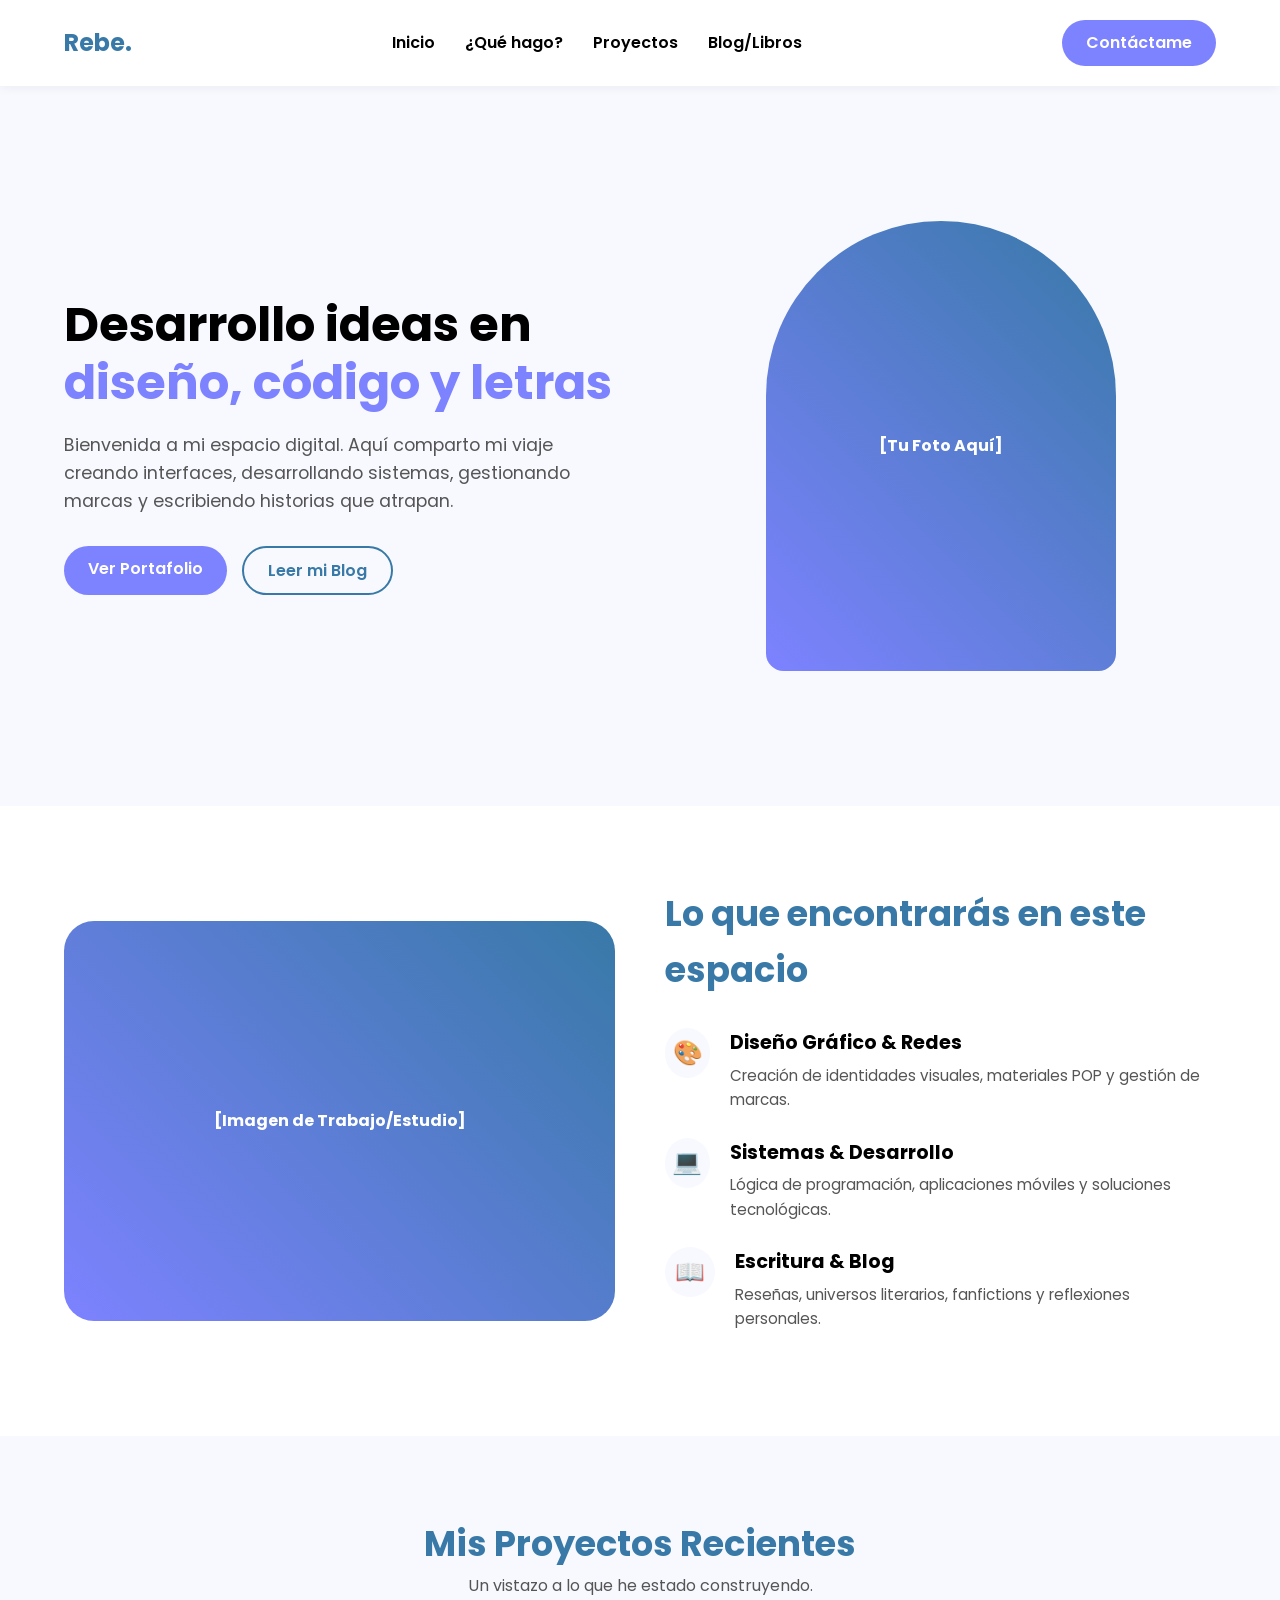
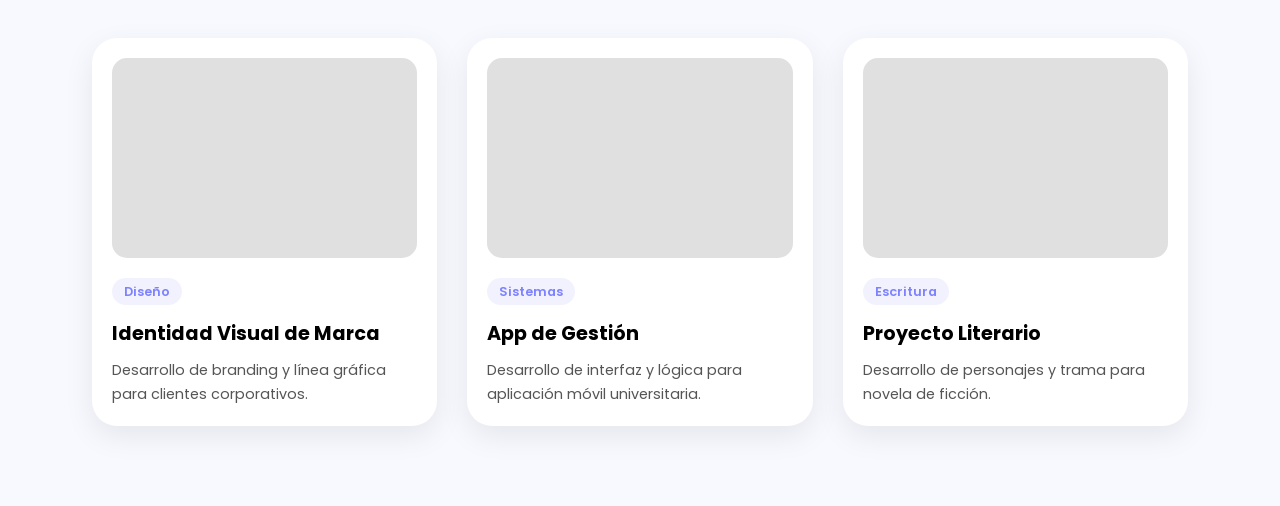
==== index.html @ 1160f127 "primer commit" ====
<!DOCTYPE html>
<html lang="es">
<head>
    <meta charset="UTF-8">
    <meta name="viewport" content="width=device-width, initial-scale=1.0">
    <title>Rebe Silva | Creatividad y Código</title>
    <link rel="stylesheet" href="css/style.css">
    <link href="https://fonts.googleapis.com/css2?family=Poppins:wght@400;600;700&display=swap" rel="stylesheet">
</head>
<body>

    <header>
        <div class="logo">Rebe.</div>
        <nav>
            <ul>
                <li><a href="#inicio">Inicio</a></li>
                <li><a href="#habilidades">¿Qué hago?</a></li>
                <li><a href="#portafolio">Proyectos</a></li>
                <li><a href="#blog">Blog/Libros</a></li>
            </ul>
        </nav>
        <a href="#contacto" class="btn-primary">Contáctame</a>
    </header>

    <section id="inicio" class="hero">
        <div class="hero-text">
            <h1>Desarrollo ideas en <span class="highlight">diseño, código y letras</span></h1>
            <p>Bienvenida a mi espacio digital. Aquí comparto mi viaje creando interfaces, desarrollando sistemas, gestionando marcas y escribiendo historias que atrapan.</p>
            <div class="hero-buttons">
                <a href="#portafolio" class="btn-primary">Ver Portafolio</a>
                <a href="#blog" class="btn-secondary">Leer mi Blog</a>
            </div>
        </div>
        <div class="hero-image">
            <div class="image-placeholder">
                <p>[Tu Foto Aquí]</p>
            </div>
        </div>
    </section>

    <section id="habilidades" class="skills">
        <div class="skills-grid">
            <div class="skills-image">
                 <div class="image-placeholder rectangle">
                    <p>[Imagen de Trabajo/Estudio]</p>
                </div>
            </div>
            <div class="skills-content">
                <h2>Lo que encontrarás en este espacio</h2>
                
                <div class="skill-item">
                    <div class="icon">🎨</div>
                    <div>
                        <h3>Diseño Gráfico & Redes</h3>
                        <p>Creación de identidades visuales, materiales POP y gestión de marcas.</p>
                    </div>
                </div>

                <div class="skill-item">
                    <div class="icon">💻</div>
                    <div>
                        <h3>Sistemas & Desarrollo</h3>
                        <p>Lógica de programación, aplicaciones móviles y soluciones tecnológicas.</p>
                    </div>
                </div>

                <div class="skill-item">
                    <div class="icon">📖</div>
                    <div>
                        <h3>Escritura & Blog</h3>
                        <p>Reseñas, universos literarios, fanfictions y reflexiones personales.</p>
                    </div>
                </div>
            </div>
        </div>
    </section>

    <section id="portafolio" class="projects">
        <h2>Mis Proyectos Recientes</h2>
        <p>Un vistazo a lo que he estado construyendo.</p>
        
        <div class="cards-grid">
            <div class="card">
                <div class="card-img"></div>
                <div class="card-info">
                    <span class="tag">Diseño</span>
                    <h3>Identidad Visual de Marca</h3>
                    <p>Desarrollo de branding y línea gráfica para clientes corporativos.</p>
                </div>
            </div>
            
            <div class="card">
                <div class="card-img"></div>
                <div class="card-info">
                    <span class="tag">Sistemas</span>
                    <h3>App de Gestión</h3>
                    <p>Desarrollo de interfaz y lógica para aplicación móvil universitaria.</p>
                </div>
            </div>

            <div class="card">
                <div class="card-img"></div>
                <div class="card-info">
                    <span class="tag">Escritura</span>
                    <h3>Proyecto Literario</h3>
                    <p>Desarrollo de personajes y trama para novela de ficción.</p>
                </div>
            </div>
        </div>
    </section>

</body>
</html>
---- css/style.css ----
/* --- VARIABLES DE COLOR --- */
:root {
    --color-purple: #7d82ff;
    --color-blue: #3879a7;
    --color-white: #ffffff;
    --color-black: #000000;
    --color-bg-light: #f8f9fe; /* Un gris/azulado muy claro para el fondo */
    --color-text-gray: #555555;
}

/* --- RESET BÁSICO --- */
* {
    margin: 0;
    padding: 0;
    box-sizing: border-box;
    font-family: 'Poppins', sans-serif;
}

body {
    background-color: var(--color-bg-light);
    color: var(--color-black);
    line-height: 1.6;
}

/* --- NAVEGACIÓN --- */
header {
    display: flex;
    justify-content: space-between;
    align-items: center;
    padding: 20px 5%;
    background-color: var(--color-white);
    box-shadow: 0 2px 10px rgba(0,0,0,0.05);
}

.logo {
    font-size: 24px;
    font-weight: 700;
    color: var(--color-blue);
}

nav ul {
    list-style: none;
    display: flex;
    gap: 30px;
}

nav a {
    text-decoration: none;
    color: var(--color-black);
    font-weight: 600;
    transition: color 0.3s;
}

nav a:hover {
    color: var(--color-purple);
}

/* --- BOTONES --- */
.btn-primary {
    background-color: var(--color-purple);
    color: var(--color-white);
    padding: 10px 24px;
    border-radius: 30px; /* Bordes muy redondeados como en la imagen */
    text-decoration: none;
    font-weight: 600;
    transition: background 0.3s;
}

.btn-primary:hover {
    background-color: var(--color-blue);
}

.btn-secondary {
    background-color: transparent;
    color: var(--color-blue);
    padding: 10px 24px;
    border-radius: 30px;
    text-decoration: none;
    font-weight: 600;
    border: 2px solid var(--color-blue);
    transition: all 0.3s;
}

.btn-secondary:hover {
    background-color: var(--color-blue);
    color: var(--color-white);
}

/* --- SECCIÓN HERO --- */
.hero {
    display: flex;
    align-items: center;
    justify-content: space-between;
    padding: 80px 5%;
    min-height: 80vh;
}

.hero-text {
    flex: 1;
    padding-right: 50px;
}

.hero-text h1 {
    font-size: 3rem;
    line-height: 1.2;
    margin-bottom: 20px;
}

.highlight {
    color: var(--color-purple);
}

.hero-text p {
    color: var(--color-text-gray);
    margin-bottom: 30px;
    font-size: 1.1rem;
}

.hero-buttons {
    display: flex;
    gap: 15px;
}

.hero-image {
    flex: 1;
    display: flex;
    justify-content: center;
}

/* Cajas temporales para tus fotos */
.image-placeholder {
    width: 350px;
    height: 450px;
    background: linear-gradient(45deg, var(--color-purple), var(--color-blue));
    border-radius: 200px 200px 20px 20px; /* Forma de arco similar a la imagen */
    display: flex;
    align-items: center;
    justify-content: center;
    color: white;
    font-weight: bold;
    text-align: center;
}

.image-placeholder.rectangle {
    border-radius: 30px;
    width: 100%;
    height: 400px;
}

/* --- SECCIÓN HABILIDADES --- */
.skills {
    padding: 80px 5%;
    background-color: var(--color-white);
}

.skills-grid {
    display: flex;
    align-items: center;
    gap: 50px;
}

.skills-image {
    flex: 1;
}

.skills-content {
    flex: 1;
}

.skills-content h2 {
    font-size: 2.2rem;
    margin-bottom: 30px;
    color: var(--color-blue);
}

.skill-item {
    display: flex;
    gap: 20px;
    margin-bottom: 25px;
}

.skill-item .icon {
    font-size: 24px;
    background-color: var(--color-bg-light);
    width: 50px;
    height: 50px;
    display: flex;
    align-items: center;
    justify-content: center;
    border-radius: 50%;
    color: var(--color-purple);
}

.skill-item h3 {
    font-size: 1.2rem;
    margin-bottom: 5px;
}

.skill-item p {
    color: var(--color-text-gray);
    font-size: 0.95rem;
}

/* --- SECCIÓN PROYECTOS (TARJETAS) --- */
.projects {
    padding: 80px 5%;
    text-align: center;
}

.projects h2 {
    font-size: 2.2rem;
    color: var(--color-blue);
}

.projects > p {
    color: var(--color-text-gray);
    margin-bottom: 40px;
}

.cards-grid {
    display: flex;
    gap: 30px;
    justify-content: center;
}

.card {
    background-color: var(--color-white);
    border-radius: 25px;
    padding: 20px;
    width: 30%;
    text-align: left;
    box-shadow: 0 10px 30px rgba(0,0,0,0.08); /* Sombra suave típica de estas UI */
    transition: transform 0.3s;
}

.card:hover {
    transform: translateY(-10px);
}

.card-img {
    height: 200px;
    background-color: #e0e0e0;
    border-radius: 15px;
    margin-bottom: 20px;
}

.tag {
    background-color: rgba(125, 130, 255, 0.1);
    color: var(--color-purple);
    padding: 5px 12px;
    border-radius: 15px;
    font-size: 0.8rem;
    font-weight: 600;
}

.card-info h3 {
    margin: 15px 0 10px;
    font-size: 1.2rem;
}

.card-info p {
    color: var(--color-text-gray);
    font-size: 0.9rem;
}
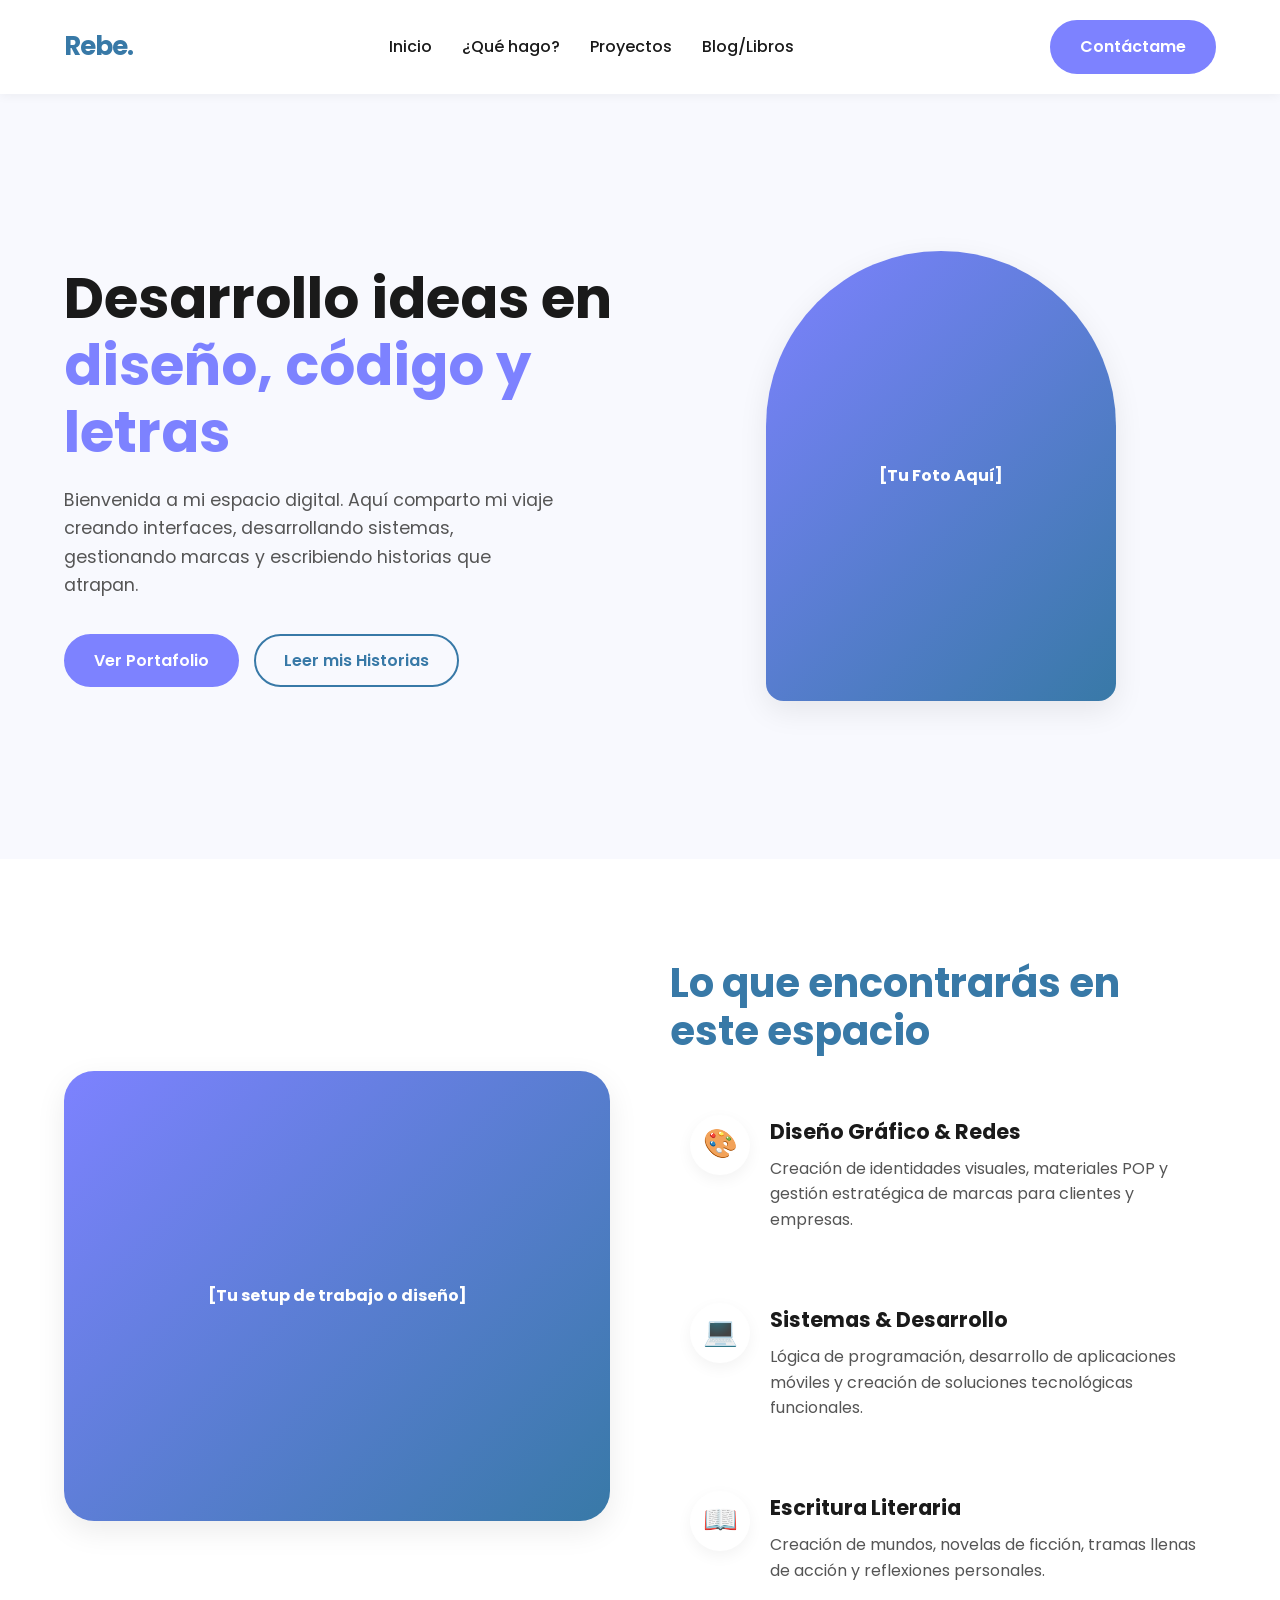
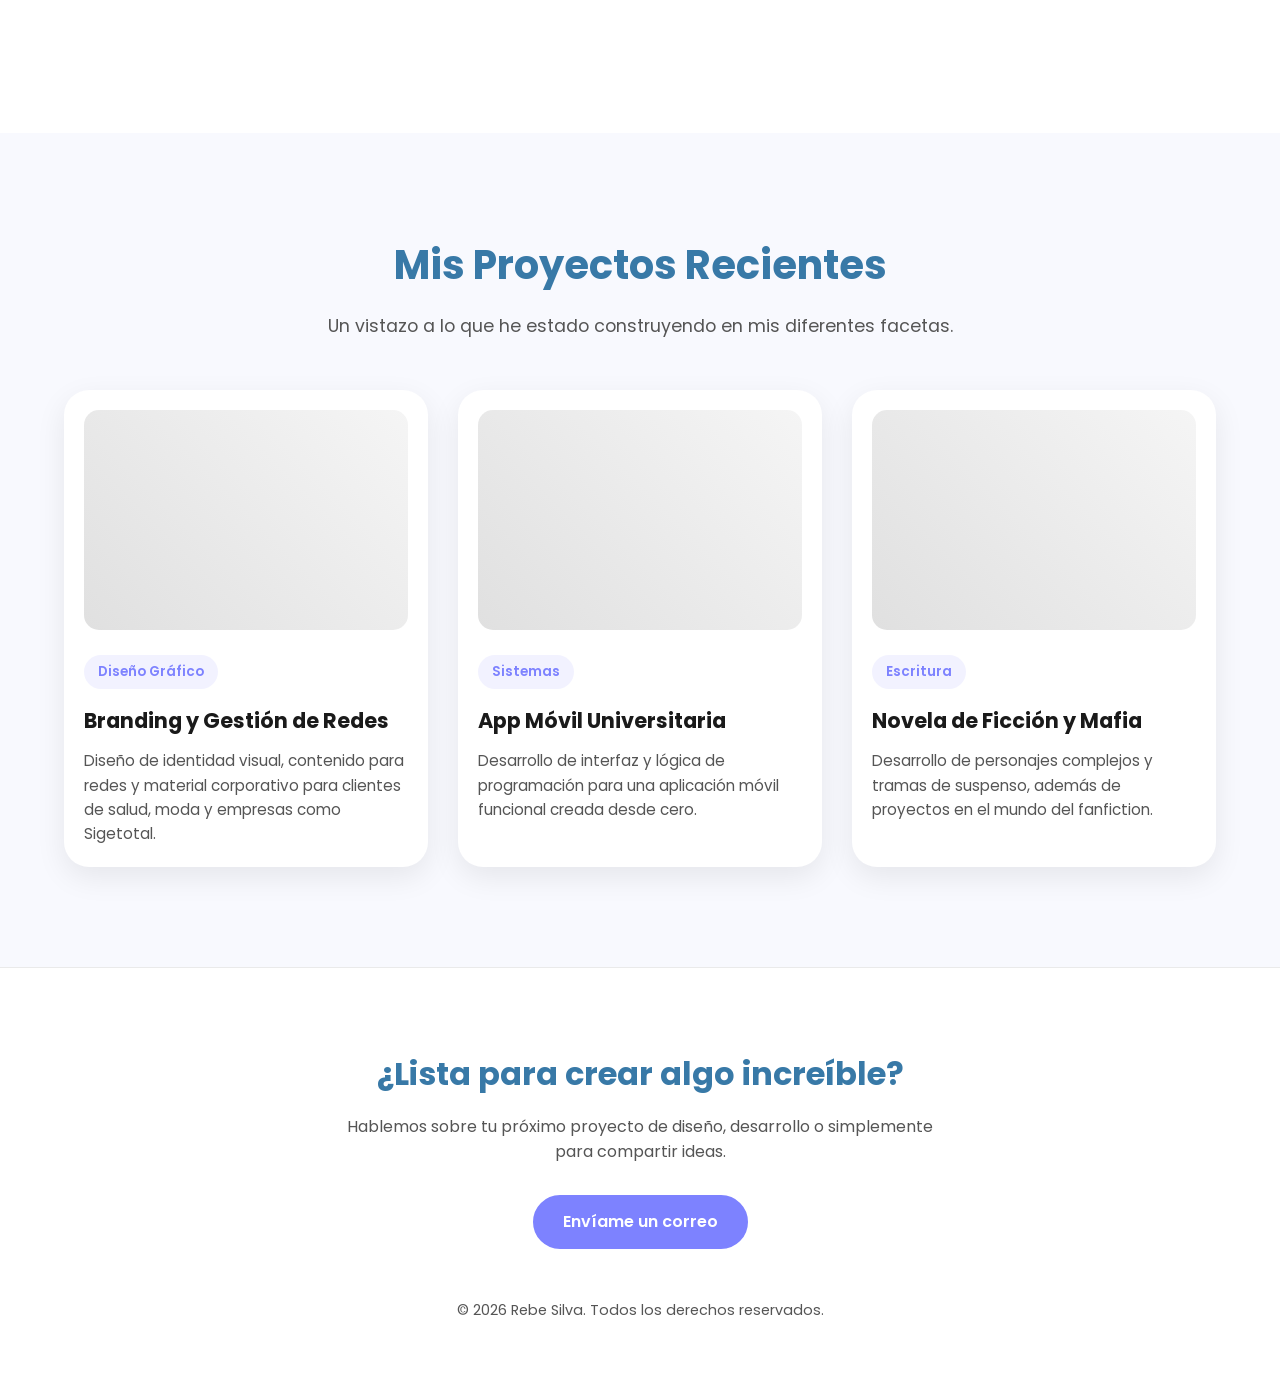
==== commit f96612a4: "4/3/2026" ====
--- a/index.html
+++ b/index.html
@@ -3,16 +3,20 @@
 <head>
     <meta charset="UTF-8">
     <meta name="viewport" content="width=device-width, initial-scale=1.0">
+    <meta name="description" content="Portafolio de Rebe Silva: Diseño Gráfico, Desarrollo de Sistemas y Escritura.">
     <title>Rebe Silva | Creatividad y Código</title>
+    
+    <link rel="icon" type="image/png" href="img/favicon.png">
+    
     <link rel="stylesheet" href="css/style.css">
-    <link href="https://fonts.googleapis.com/css2?family=Poppins:wght@400;600;700&display=swap" rel="stylesheet">
+    <link href="https://fonts.googleapis.com/css2?family=Poppins:wght@400;500;600;700&display=swap" rel="stylesheet">
 </head>
 <body>
 
     <header>
         <div class="logo">Rebe.</div>
         <nav>
-            <ul>
+            <ul class="nav-links">
                 <li><a href="#inicio">Inicio</a></li>
                 <li><a href="#habilidades">¿Qué hago?</a></li>
                 <li><a href="#portafolio">Proyectos</a></li>
@@ -22,92 +26,103 @@
         <a href="#contacto" class="btn-primary">Contáctame</a>
     </header>
 
-    <section id="inicio" class="hero">
-        <div class="hero-text">
-            <h1>Desarrollo ideas en <span class="highlight">diseño, código y letras</span></h1>
-            <p>Bienvenida a mi espacio digital. Aquí comparto mi viaje creando interfaces, desarrollando sistemas, gestionando marcas y escribiendo historias que atrapan.</p>
-            <div class="hero-buttons">
-                <a href="#portafolio" class="btn-primary">Ver Portafolio</a>
-                <a href="#blog" class="btn-secondary">Leer mi Blog</a>
-            </div>
-        </div>
-        <div class="hero-image">
-            <div class="image-placeholder">
-                <p>[Tu Foto Aquí]</p>
-            </div>
-        </div>
-    </section>
-
-    <section id="habilidades" class="skills">
-        <div class="skills-grid">
-            <div class="skills-image">
-                 <div class="image-placeholder rectangle">
-                    <p>[Imagen de Trabajo/Estudio]</p>
+    <main>
+        <section id="inicio" class="hero">
+            <div class="hero-text">
+                <h1>Desarrollo ideas en <span class="highlight">diseño, código y letras</span></h1>
+                <p>Bienvenida a mi espacio digital. Aquí comparto mi viaje creando interfaces, desarrollando sistemas, gestionando marcas y escribiendo historias que atrapan.</p>
+                <div class="hero-buttons">
+                    <a href="#portafolio" class="btn-primary">Ver Portafolio</a>
+                    <a href="#blog" class="btn-secondary">Leer mis Historias</a>
                 </div>
             </div>
-            <div class="skills-content">
-                <h2>Lo que encontrarás en este espacio</h2>
+            <div class="hero-image">
+                <div class="image-placeholder floating">
+                    <p>[Tu Foto Aquí]</p>
+                </div>
+            </div>
+        </section>
+
+        <section id="habilidades" class="skills">
+            <div class="skills-grid">
+                <div class="skills-image">
+                     <div class="image-placeholder rectangle">
+                        <p>[Tu setup de trabajo o diseño]</p>
+                    </div>
+                </div>
+                <div class="skills-content">
+                    <h2>Lo que encontrarás en este espacio</h2>
+                    
+                    <div class="skill-item">
+                        <div class="icon">🎨</div>
+                        <div>
+                            <h3>Diseño Gráfico & Redes</h3>
+                            <p>Creación de identidades visuales, materiales POP y gestión estratégica de marcas para clientes y empresas.</p>
+                        </div>
+                    </div>
+
+                    <div class="skill-item">
+                        <div class="icon">💻</div>
+                        <div>
+                            <h3>Sistemas & Desarrollo</h3>
+                            <p>Lógica de programación, desarrollo de aplicaciones móviles y creación de soluciones tecnológicas funcionales.</p>
+                        </div>
+                    </div>
+
+                    <div class="skill-item">
+                        <div class="icon">📖</div>
+                        <div>
+                            <h3>Escritura Literaria</h3>
+                            <p>Creación de mundos, novelas de ficción, tramas llenas de acción y reflexiones personales.</p>
+                        </div>
+                    </div>
+                </div>
+            </div>
+        </section>
+
+        <section id="portafolio" class="projects">
+            <h2>Mis Proyectos Recientes</h2>
+            <p>Un vistazo a lo que he estado construyendo en mis diferentes facetas.</p>
+            
+            <div class="cards-grid">
+                <div class="card">
+                    <div class="card-img design-img"></div>
+                    <div class="card-info">
+                        <span class="tag">Diseño Gráfico</span>
+                        <h3>Branding y Gestión de Redes</h3>
+                        <p>Diseño de identidad visual, contenido para redes y material corporativo para clientes de salud, moda y empresas como Sigetotal.</p>
+                    </div>
+                </div>
                 
-                <div class="skill-item">
-                    <div class="icon">🎨</div>
-                    <div>
-                        <h3>Diseño Gráfico & Redes</h3>
-                        <p>Creación de identidades visuales, materiales POP y gestión de marcas.</p>
+                <div class="card">
+                    <div class="card-img dev-img"></div>
+                    <div class="card-info">
+                        <span class="tag">Sistemas</span>
+                        <h3>App Móvil Universitaria</h3>
+                        <p>Desarrollo de interfaz y lógica de programación para una aplicación móvil funcional creada desde cero.</p>
                     </div>
                 </div>
 
-                <div class="skill-item">
-                    <div class="icon">💻</div>
-                    <div>
-                        <h3>Sistemas & Desarrollo</h3>
-                        <p>Lógica de programación, aplicaciones móviles y soluciones tecnológicas.</p>
-                    </div>
-                </div>
-
-                <div class="skill-item">
-                    <div class="icon">📖</div>
-                    <div>
-                        <h3>Escritura & Blog</h3>
-                        <p>Reseñas, universos literarios, fanfictions y reflexiones personales.</p>
+                <div class="card">
+                    <div class="card-img book-img"></div>
+                    <div class="card-info">
+                        <span class="tag">Escritura</span>
+                        <h3>Novela de Ficción y Mafia</h3>
+                        <p>Desarrollo de personajes complejos y tramas de suspenso, además de proyectos en el mundo del fanfiction.</p>
                     </div>
                 </div>
             </div>
+        </section>
+    </main>
+
+    <footer id="contacto" class="footer">
+        <h2>¿Lista para crear algo increíble?</h2>
+        <p>Hablemos sobre tu próximo proyecto de diseño, desarrollo o simplemente para compartir ideas.</p>
+        <a href="mailto:tu-correo@email.com" class="btn-primary">Envíame un correo</a>
+        <div class="social-links">
+            <p>© 2026 Rebe Silva. Todos los derechos reservados.</p>
         </div>
-    </section>
-
-    <section id="portafolio" class="projects">
-        <h2>Mis Proyectos Recientes</h2>
-        <p>Un vistazo a lo que he estado construyendo.</p>
-        
-        <div class="cards-grid">
-            <div class="card">
-                <div class="card-img"></div>
-                <div class="card-info">
-                    <span class="tag">Diseño</span>
-                    <h3>Identidad Visual de Marca</h3>
-                    <p>Desarrollo de branding y línea gráfica para clientes corporativos.</p>
-                </div>
-            </div>
-            
-            <div class="card">
-                <div class="card-img"></div>
-                <div class="card-info">
-                    <span class="tag">Sistemas</span>
-                    <h3>App de Gestión</h3>
-                    <p>Desarrollo de interfaz y lógica para aplicación móvil universitaria.</p>
-                </div>
-            </div>
-
-            <div class="card">
-                <div class="card-img"></div>
-                <div class="card-info">
-                    <span class="tag">Escritura</span>
-                    <h3>Proyecto Literario</h3>
-                    <p>Desarrollo de personajes y trama para novela de ficción.</p>
-                </div>
-            </div>
-        </div>
-    </section>
+    </footer>
 
 </body>
 </html>
--- a/css/style.css
+++ b/css/style.css
@@ -3,9 +3,10 @@
     --color-purple: #7d82ff;
     --color-blue: #3879a7;
     --color-white: #ffffff;
-    --color-black: #000000;
-    --color-bg-light: #f8f9fe; /* Un gris/azulado muy claro para el fondo */
+    --color-black: #1a1a1a;
+    --color-bg-light: #f8f9fe;
     --color-text-gray: #555555;
+    --shadow-soft: 0 10px 30px rgba(0,0,0,0.08);
 }
 
 /* --- RESET BÁSICO --- */
@@ -16,6 +17,10 @@
     font-family: 'Poppins', sans-serif;
 }
 
+html {
+    scroll-behavior: smooth; /* Hace que los enlaces naveguen suavemente */
+}
+
 body {
     background-color: var(--color-bg-light);
     color: var(--color-black);
@@ -30,12 +35,16 @@
     padding: 20px 5%;
     background-color: var(--color-white);
     box-shadow: 0 2px 10px rgba(0,0,0,0.05);
+    position: sticky;
+    top: 0;
+    z-index: 100; /* Mantiene el menú arriba al hacer scroll */
 }
 
 .logo {
-    font-size: 24px;
+    font-size: 26px;
     font-weight: 700;
     color: var(--color-blue);
+    letter-spacing: -1px;
 }
 
 nav ul {
@@ -47,8 +56,8 @@
 nav a {
     text-decoration: none;
     color: var(--color-black);
-    font-weight: 600;
-    transition: color 0.3s;
+    font-weight: 500;
+    transition: color 0.3s ease;
 }
 
 nav a:hover {
@@ -56,34 +65,38 @@
 }
 
 /* --- BOTONES --- */
+.btn-primary, .btn-secondary {
+    display: inline-block;
+    padding: 12px 28px;
+    border-radius: 30px;
+    text-decoration: none;
+    font-weight: 600;
+    transition: all 0.3s ease;
+}
+
 .btn-primary {
     background-color: var(--color-purple);
     color: var(--color-white);
-    padding: 10px 24px;
-    border-radius: 30px; /* Bordes muy redondeados como en la imagen */
-    text-decoration: none;
-    font-weight: 600;
-    transition: background 0.3s;
+    border: 2px solid var(--color-purple);
 }
 
 .btn-primary:hover {
     background-color: var(--color-blue);
+    border-color: var(--color-blue);
+    transform: translateY(-2px);
+    box-shadow: 0 5px 15px rgba(125, 130, 255, 0.4);
 }
 
 .btn-secondary {
     background-color: transparent;
     color: var(--color-blue);
-    padding: 10px 24px;
-    border-radius: 30px;
-    text-decoration: none;
-    font-weight: 600;
     border: 2px solid var(--color-blue);
-    transition: all 0.3s;
 }
 
 .btn-secondary:hover {
     background-color: var(--color-blue);
     color: var(--color-white);
+    transform: translateY(-2px);
 }
 
 /* --- SECCIÓN HERO --- */
@@ -91,8 +104,8 @@
     display: flex;
     align-items: center;
     justify-content: space-between;
-    padding: 80px 5%;
-    min-height: 80vh;
+    padding: 100px 5%;
+    min-height: 85vh;
 }
 
 .hero-text {
@@ -101,9 +114,10 @@
 }
 
 .hero-text h1 {
-    font-size: 3rem;
+    font-size: 3.5rem;
     line-height: 1.2;
     margin-bottom: 20px;
+    color: var(--color-black);
 }
 
 .highlight {
@@ -112,8 +126,9 @@
 
 .hero-text p {
     color: var(--color-text-gray);
-    margin-bottom: 30px;
+    margin-bottom: 35px;
     font-size: 1.1rem;
+    max-width: 500px;
 }
 
 .hero-buttons {
@@ -127,138 +142,236 @@
     justify-content: center;
 }
 
-/* Cajas temporales para tus fotos */
+/* Animación de flotación para la imagen */
+@keyframes float {
+    0% { transform: translateY(0px); }
+    50% { transform: translateY(-15px); }
+    100% { transform: translateY(0px); }
+}
+
 .image-placeholder {
     width: 350px;
     height: 450px;
-    background: linear-gradient(45deg, var(--color-purple), var(--color-blue));
-    border-radius: 200px 200px 20px 20px; /* Forma de arco similar a la imagen */
+    background: linear-gradient(135deg, var(--color-purple), var(--color-blue));
+    border-radius: 200px 200px 20px 20px;
     display: flex;
     align-items: center;
     justify-content: center;
     color: white;
     font-weight: bold;
-    text-align: center;
+    box-shadow: var(--shadow-soft);
+}
+
+.image-placeholder.floating {
+    animation: float 6s ease-in-out infinite;
 }
 
 .image-placeholder.rectangle {
     border-radius: 30px;
     width: 100%;
-    height: 400px;
+    height: 450px;
 }
 
 /* --- SECCIÓN HABILIDADES --- */
 .skills {
-    padding: 80px 5%;
+    padding: 100px 5%;
     background-color: var(--color-white);
 }
 
 .skills-grid {
     display: flex;
     align-items: center;
-    gap: 50px;
-}
-
-.skills-image {
+    gap: 60px;
+}
+
+.skills-image, .skills-content {
     flex: 1;
 }
 
-.skills-content {
-    flex: 1;
-}
-
 .skills-content h2 {
-    font-size: 2.2rem;
+    font-size: 2.5rem;
+    margin-bottom: 40px;
+    color: var(--color-blue);
+    line-height: 1.2;
+}
+
+.skill-item {
+    display: flex;
+    gap: 20px;
     margin-bottom: 30px;
-    color: var(--color-blue);
-}
-
-.skill-item {
-    display: flex;
-    gap: 20px;
-    margin-bottom: 25px;
+    padding: 20px;
+    border-radius: 20px;
+    transition: background 0.3s;
+}
+
+.skill-item:hover {
+    background-color: var(--color-bg-light);
 }
 
 .skill-item .icon {
-    font-size: 24px;
-    background-color: var(--color-bg-light);
-    width: 50px;
-    height: 50px;
+    font-size: 28px;
+    background-color: var(--color-white);
+    min-width: 60px;
+    height: 60px;
     display: flex;
     align-items: center;
     justify-content: center;
     border-radius: 50%;
     color: var(--color-purple);
+    box-shadow: 0 5px 15px rgba(0,0,0,0.05);
 }
 
 .skill-item h3 {
-    font-size: 1.2rem;
-    margin-bottom: 5px;
+    font-size: 1.3rem;
+    margin-bottom: 8px;
+    color: var(--color-black);
 }
 
 .skill-item p {
     color: var(--color-text-gray);
-    font-size: 0.95rem;
-}
-
-/* --- SECCIÓN PROYECTOS (TARJETAS) --- */
+    font-size: 1rem;
+}
+
+/* --- SECCIÓN PROYECTOS --- */
 .projects {
-    padding: 80px 5%;
+    padding: 100px 5%;
     text-align: center;
 }
 
 .projects h2 {
-    font-size: 2.2rem;
-    color: var(--color-blue);
+    font-size: 2.5rem;
+    color: var(--color-blue);
+    margin-bottom: 15px;
 }
 
 .projects > p {
     color: var(--color-text-gray);
-    margin-bottom: 40px;
+    margin-bottom: 50px;
+    font-size: 1.1rem;
 }
 
 .cards-grid {
     display: flex;
     gap: 30px;
     justify-content: center;
+    flex-wrap: wrap; /* Permite que las tarjetas bajen si no caben */
 }
 
 .card {
     background-color: var(--color-white);
     border-radius: 25px;
     padding: 20px;
-    width: 30%;
+    width: calc(33.333% - 20px);
+    min-width: 300px; /* Evita que se encojan demasiado */
     text-align: left;
-    box-shadow: 0 10px 30px rgba(0,0,0,0.08); /* Sombra suave típica de estas UI */
-    transition: transform 0.3s;
+    box-shadow: var(--shadow-soft);
+    transition: transform 0.4s ease, box-shadow 0.4s ease;
 }
 
 .card:hover {
-    transform: translateY(-10px);
+    transform: translateY(-15px);
+    box-shadow: 0 15px 40px rgba(0,0,0,0.12);
 }
 
 .card-img {
-    height: 200px;
-    background-color: #e0e0e0;
+    height: 220px;
+    background: linear-gradient(45deg, #e0e0e0, #f5f5f5);
     border-radius: 15px;
-    margin-bottom: 20px;
+    margin-bottom: 25px;
 }
 
 .tag {
     background-color: rgba(125, 130, 255, 0.1);
     color: var(--color-purple);
-    padding: 5px 12px;
-    border-radius: 15px;
-    font-size: 0.8rem;
+    padding: 6px 14px;
+    border-radius: 20px;
+    font-size: 0.85rem;
     font-weight: 600;
+    display: inline-block;
+    margin-bottom: 15px;
 }
 
 .card-info h3 {
-    margin: 15px 0 10px;
-    font-size: 1.2rem;
+    margin: 0 0 12px;
+    font-size: 1.3rem;
+    color: var(--color-black);
 }
 
 .card-info p {
     color: var(--color-text-gray);
+    font-size: 0.95rem;
+}
+
+/* --- FOOTER --- */
+.footer {
+    background-color: var(--color-white);
+    text-align: center;
+    padding: 80px 5% 40px;
+    border-top: 1px solid #eaeaea;
+}
+
+.footer h2 {
+    font-size: 2rem;
+    color: var(--color-blue);
+    margin-bottom: 15px;
+}
+
+.footer p {
+    color: var(--color-text-gray);
+    margin-bottom: 30px;
+    max-width: 600px;
+    margin-left: auto;
+    margin-right: auto;
+}
+
+.social-links {
+    margin-top: 50px;
     font-size: 0.9rem;
+    color: #999;
+}
+
+/* --- RESPONSIVIDAD (Teléfonos y Tablets) --- */
+@media (max-width: 992px) {
+    .hero, .skills-grid {
+        flex-direction: column;
+        text-align: center;
+        gap: 40px;
+    }
+    
+    .hero-text {
+        padding-right: 0;
+    }
+    
+    .hero-text p {
+        margin: 0 auto 30px;
+    }
+    
+    .hero-buttons {
+        justify-content: center;
+    }
+    
+    .skill-item {
+        text-align: left;
+    }
+}
+
+@media (max-width: 768px) {
+    header {
+        flex-direction: column;
+        gap: 15px;
+    }
+    
+    nav ul {
+        flex-wrap: wrap;
+        justify-content: center;
+        gap: 15px;
+    }
+    
+    .hero-text h1 {
+        font-size: 2.5rem;
+    }
+    
+    .card {
+        width: 100%;
+    }
 }
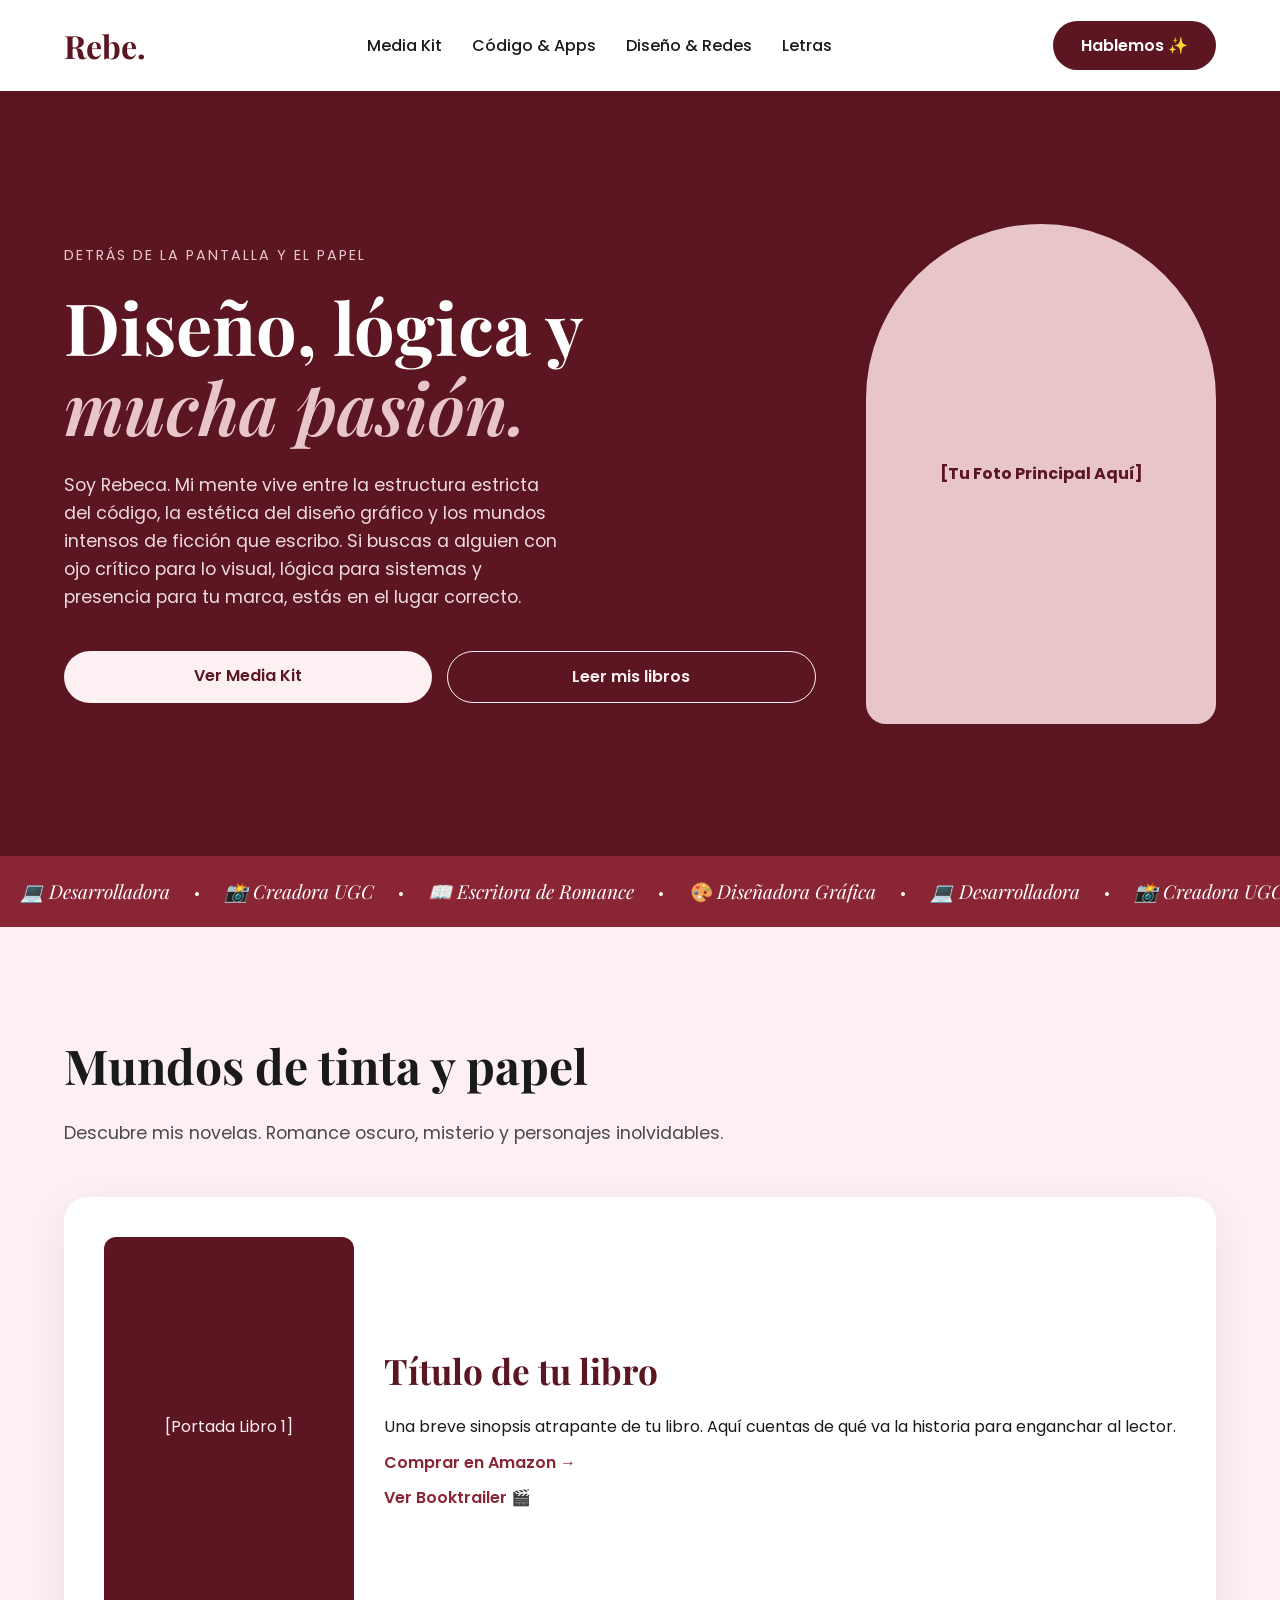
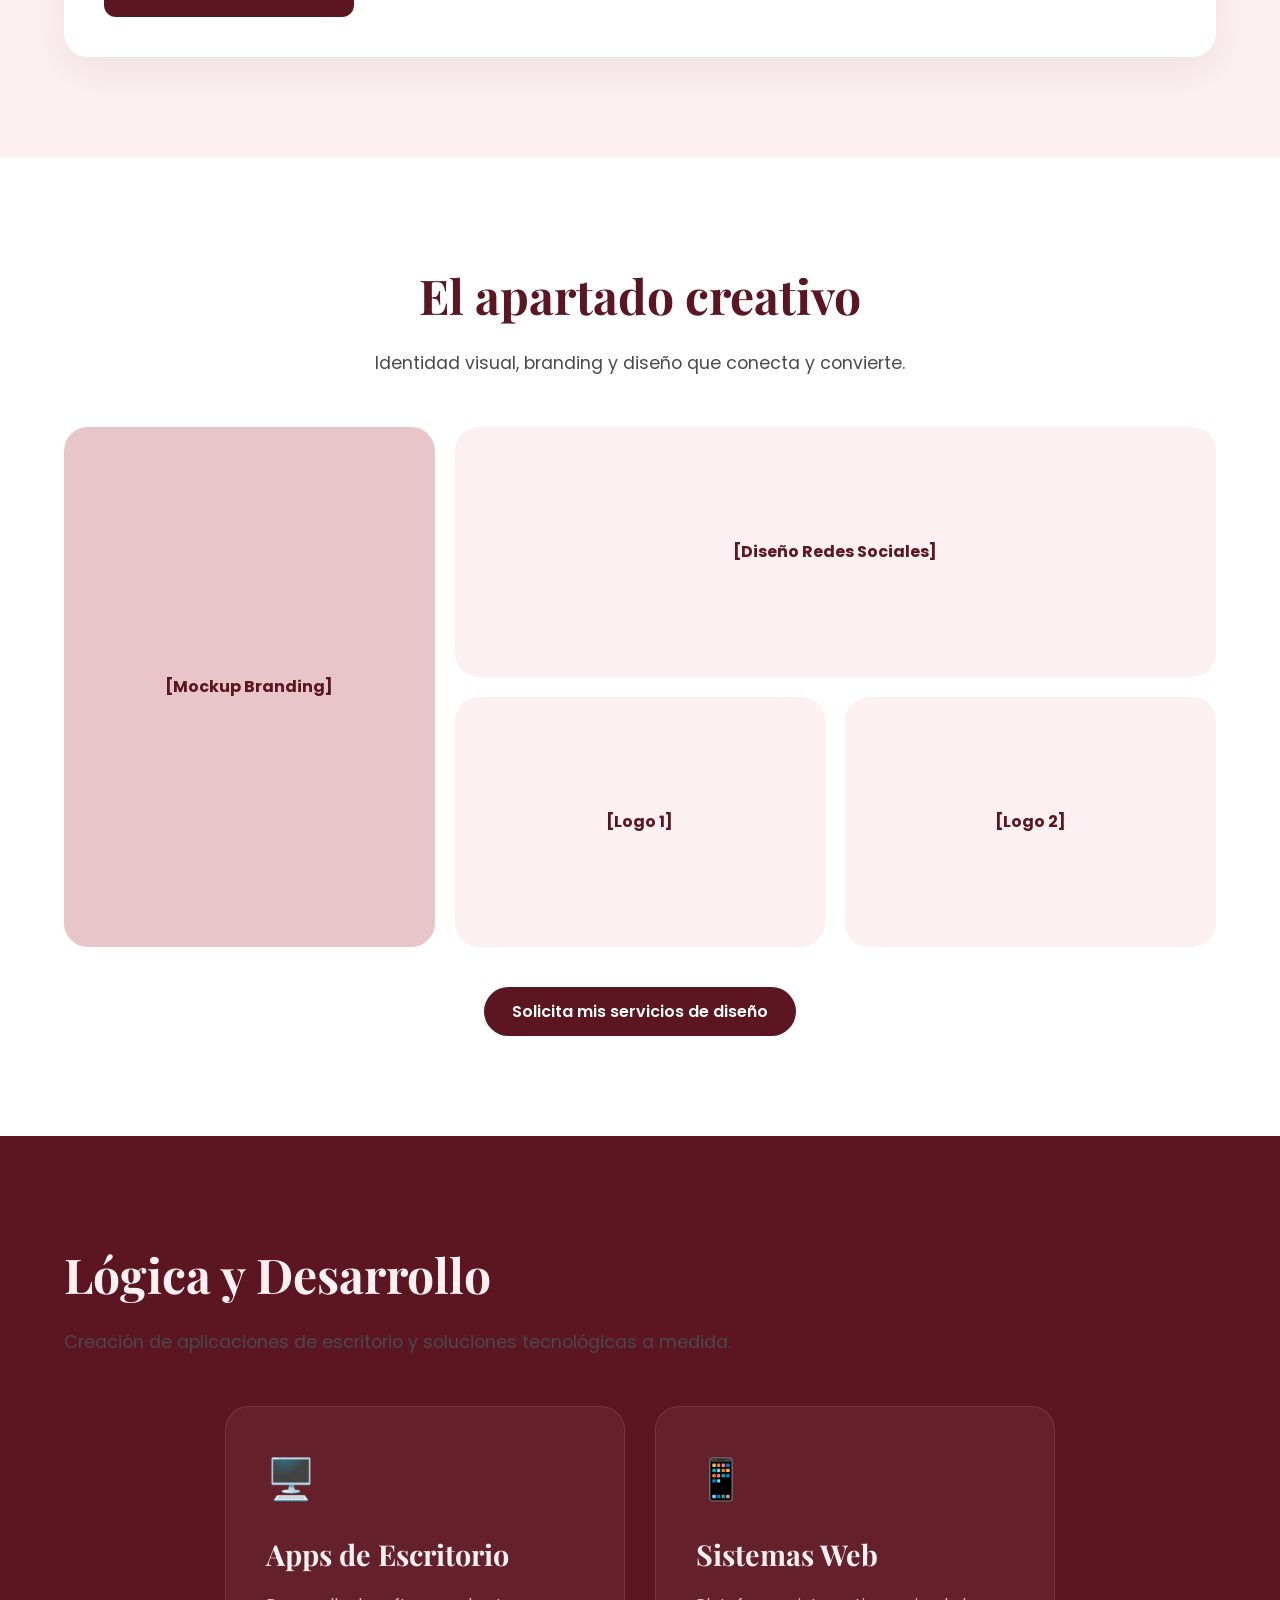
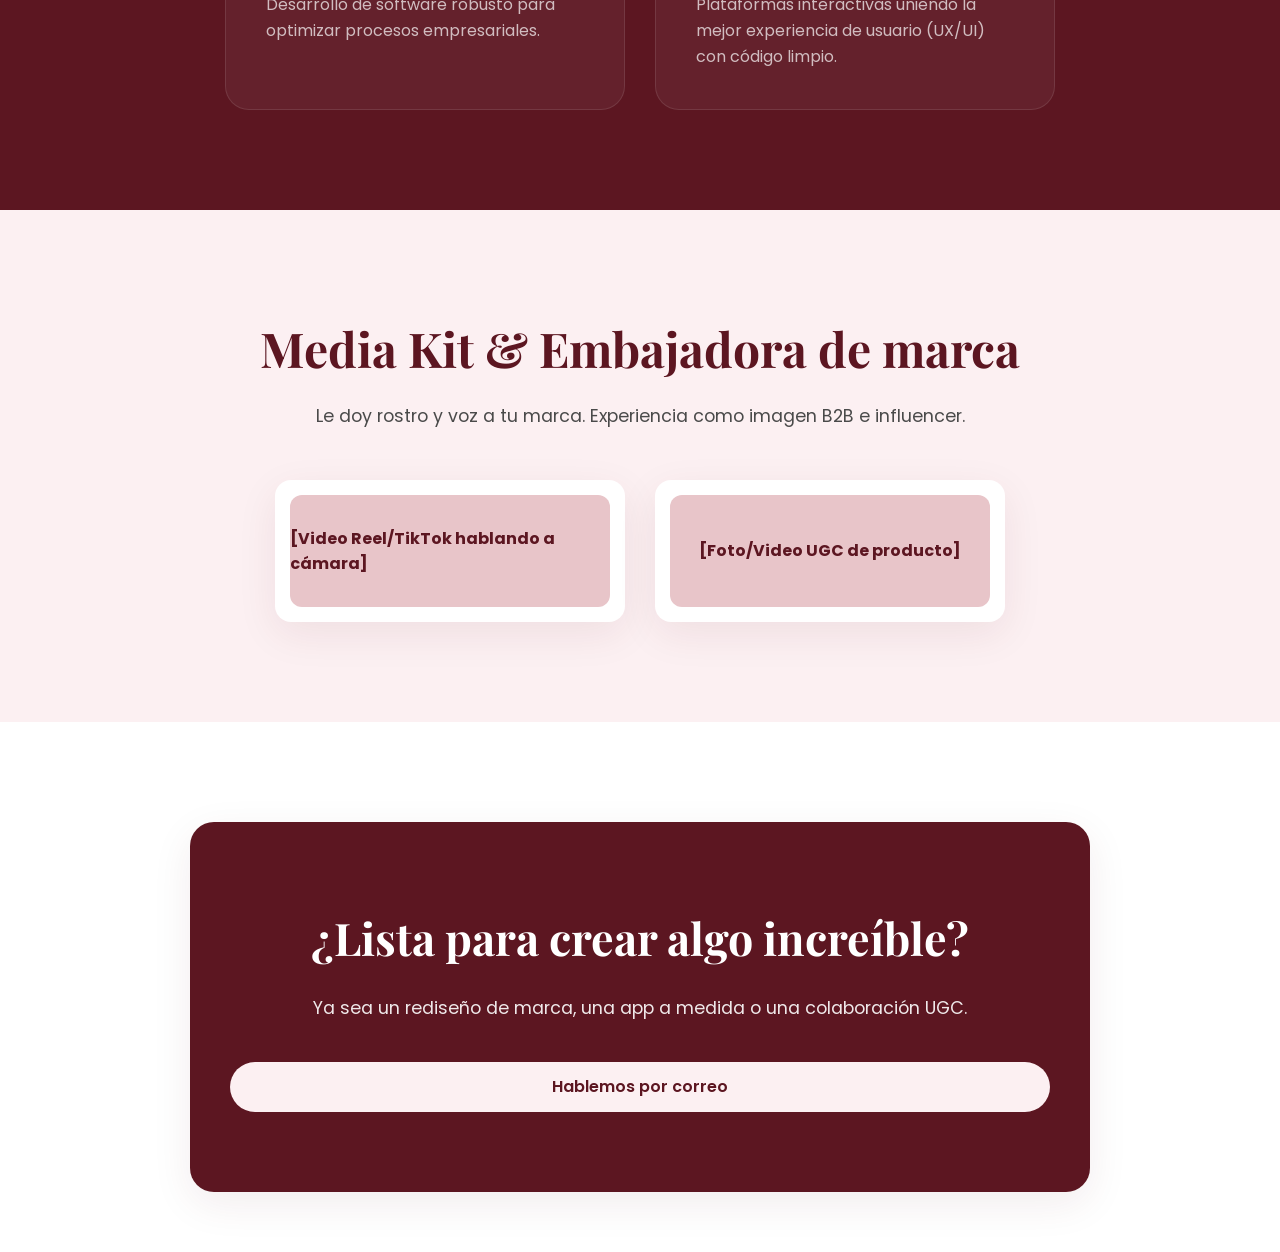
==== commit 633bbaf2: "6/3/2026" ====
--- a/index.html
+++ b/index.html
@@ -3,126 +3,115 @@
 <head>
     <meta charset="UTF-8">
     <meta name="viewport" content="width=device-width, initial-scale=1.0">
-    <meta name="description" content="Portafolio de Rebe Silva: Diseño Gráfico, Desarrollo de Sistemas y Escritura.">
-    <title>Rebe Silva | Creatividad y Código</title>
-    
-    <link rel="icon" type="image/png" href="img/favicon.png">
-    
+    <title>Rebe Silva | Código, Diseño & Letras</title>
+    <link href="https://fonts.googleapis.com/css2?family=Playfair+Display:ital,wght@0,400;0,600;0,800;1,600&family=Poppins:wght@300;400;500;600;700&display=swap" rel="stylesheet">
     <link rel="stylesheet" href="css/style.css">
-    <link href="https://fonts.googleapis.com/css2?family=Poppins:wght@400;500;600;700&display=swap" rel="stylesheet">
 </head>
 <body>
-
-    <header>
-        <div class="logo">Rebe.</div>
-        <nav>
-            <ul class="nav-links">
-                <li><a href="#inicio">Inicio</a></li>
-                <li><a href="#habilidades">¿Qué hago?</a></li>
-                <li><a href="#portafolio">Proyectos</a></li>
-                <li><a href="#blog">Blog/Libros</a></li>
-            </ul>
-        </nav>
-        <a href="#contacto" class="btn-primary">Contáctame</a>
-    </header>
+    
+    <div id="header-container"></div>
 
     <main>
-        <section id="inicio" class="hero">
+        <section class="hero bg-wine">
             <div class="hero-text">
-                <h1>Desarrollo ideas en <span class="highlight">diseño, código y letras</span></h1>
-                <p>Bienvenida a mi espacio digital. Aquí comparto mi viaje creando interfaces, desarrollando sistemas, gestionando marcas y escribiendo historias que atrapan.</p>
+                <span class="eyebrow">Detrás de la pantalla y el papel</span>
+                <h1>Diseño, lógica y <br><span class="italic-serif">mucha pasión.</span></h1>
+                <p>Soy Rebeca. Mi mente vive entre la estructura estricta del código, la estética del diseño gráfico y los mundos intensos de ficción que escribo. Si buscas a alguien con ojo crítico para lo visual, lógica para sistemas y presencia para tu marca, estás en el lugar correcto.</p>
                 <div class="hero-buttons">
-                    <a href="#portafolio" class="btn-primary">Ver Portafolio</a>
-                    <a href="#blog" class="btn-secondary">Leer mis Historias</a>
+                    <a href="#mediakit" class="btn-light">Ver Media Kit</a>
+                    <a href="#letras" class="btn-outline-light">Leer mis libros</a>
                 </div>
             </div>
             <div class="hero-image">
-                <div class="image-placeholder floating">
-                    <p>[Tu Foto Aquí]</p>
+                <div class="image-placeholder arch">
+                    <p>[Tu Foto Principal Aquí]</p>
                 </div>
             </div>
         </section>
 
-        <section id="habilidades" class="skills">
-            <div class="skills-grid">
-                <div class="skills-image">
-                     <div class="image-placeholder rectangle">
-                        <p>[Tu setup de trabajo o diseño]</p>
-                    </div>
-                </div>
-                <div class="skills-content">
-                    <h2>Lo que encontrarás en este espacio</h2>
-                    
-                    <div class="skill-item">
-                        <div class="icon">🎨</div>
-                        <div>
-                            <h3>Diseño Gráfico & Redes</h3>
-                            <p>Creación de identidades visuales, materiales POP y gestión estratégica de marcas para clientes y empresas.</p>
-                        </div>
-                    </div>
+        <div class="marquee-wrapper">
+            <div class="marquee-content">
+                <span>💻 Desarrolladora</span> • <span>📸 Creadora UGC</span> • <span>📖 Escritora de Romance</span> • <span>🎨 Diseñadora Gráfica</span> • 
+                <span>💻 Desarrolladora</span> • <span>📸 Creadora UGC</span> • <span>📖 Escritora de Romance</span> • <span>🎨 Diseñadora Gráfica</span> •
+            </div>
+        </div>
 
-                    <div class="skill-item">
-                        <div class="icon">💻</div>
-                        <div>
-                            <h3>Sistemas & Desarrollo</h3>
-                            <p>Lógica de programación, desarrollo de aplicaciones móviles y creación de soluciones tecnológicas funcionales.</p>
-                        </div>
-                    </div>
-
-                    <div class="skill-item">
-                        <div class="icon">📖</div>
-                        <div>
-                            <h3>Escritura Literaria</h3>
-                            <p>Creación de mundos, novelas de ficción, tramas llenas de acción y reflexiones personales.</p>
+        <section id="letras" class="books-section bg-light-pink">
+            <div class="section-header">
+                <h2>Mundos de tinta y papel</h2>
+                <p>Descubre mis novelas. Romance oscuro, misterio y personajes inolvidables.</p>
+            </div>
+            <div class="bento-grid">
+                <div class="bento-card bg-white book-card">
+                    <div class="book-cover">[Portada Libro 1]</div>
+                    <div class="book-info">
+                        <h3>Título de tu libro</h3>
+                        <p>Una breve sinopsis atrapante de tu libro. Aquí cuentas de qué va la historia para enganchar al lector.</p>
+                        <div class="book-links">
+                            <a href="#" class="btn-link">Comprar en Amazon →</a>
+                            <a href="#" class="btn-link">Ver Booktrailer 🎬</a>
                         </div>
                     </div>
                 </div>
             </div>
         </section>
 
-        <section id="portafolio" class="projects">
-            <h2>Mis Proyectos Recientes</h2>
-            <p>Un vistazo a lo que he estado construyendo en mis diferentes facetas.</p>
-            
-            <div class="cards-grid">
-                <div class="card">
-                    <div class="card-img design-img"></div>
-                    <div class="card-info">
-                        <span class="tag">Diseño Gráfico</span>
-                        <h3>Branding y Gestión de Redes</h3>
-                        <p>Diseño de identidad visual, contenido para redes y material corporativo para clientes de salud, moda y empresas como Sigetotal.</p>
-                    </div>
+        <section id="diseño" class="design-section bg-white">
+            <div class="section-header center">
+                <h2 class="wine-text">El apartado creativo</h2>
+                <p>Identidad visual, branding y diseño que conecta y convierte.</p>
+            </div>
+            <div class="design-grid">
+                <div class="design-item tall">[Mockup Branding]</div>
+                <div class="design-item wide">[Diseño Redes Sociales]</div>
+                <div class="design-item">[Logo 1]</div>
+                <div class="design-item">[Logo 2]</div>
+            </div>
+            <div class="center-btn">
+                <a href="#contacto" class="btn-wine">Solicita mis servicios de diseño</a>
+            </div>
+        </section>
+
+        <section id="apps" class="apps-section bg-wine">
+            <div class="section-header light-text">
+                <h2>Lógica y Desarrollo</h2>
+                <p>Creación de aplicaciones de escritorio y soluciones tecnológicas a medida.</p>
+            </div>
+            <div class="services-grid">
+                <div class="service-card dark-card">
+                    <div class="card-icon">🖥️</div>
+                    <h3>Apps de Escritorio</h3>
+                    <p>Desarrollo de software robusto para optimizar procesos empresariales.</p>
                 </div>
-                
-                <div class="card">
-                    <div class="card-img dev-img"></div>
-                    <div class="card-info">
-                        <span class="tag">Sistemas</span>
-                        <h3>App Móvil Universitaria</h3>
-                        <p>Desarrollo de interfaz y lógica de programación para una aplicación móvil funcional creada desde cero.</p>
-                    </div>
+                <div class="service-card dark-card">
+                    <div class="card-icon">📱</div>
+                    <h3>Sistemas Web</h3>
+                    <p>Plataformas interactivas uniendo la mejor experiencia de usuario (UX/UI) con código limpio.</p>
                 </div>
+            </div>
+        </section>
 
-                <div class="card">
-                    <div class="card-img book-img"></div>
-                    <div class="card-info">
-                        <span class="tag">Escritura</span>
-                        <h3>Novela de Ficción y Mafia</h3>
-                        <p>Desarrollo de personajes complejos y tramas de suspenso, además de proyectos en el mundo del fanfiction.</p>
-                    </div>
+        <section id="mediakit" class="mediakit-section bg-light-pink">
+            <div class="section-header center">
+                <h2 class="wine-text">Media Kit & Embajadora de marca</h2>
+                <p>Le doy rostro y voz a tu marca. Experiencia como imagen B2B e influencer.</p>
+            </div>
+            <div class="ig-grid">
+                <div class="ig-post">
+                    <div class="video-placeholder">[Video Reel/TikTok hablando a cámara]</div>
+                    <p class="ig-caption"><strong>@rebesiro</strong> Creando contenido auténtico para marcas que quieren destacar.</p>
+                </div>
+                <div class="ig-post">
+                    <div class="video-placeholder">[Foto/Video UGC de producto]</div>
+                    <p class="ig-caption"><strong>@rebesiro</strong> Reseñas, unboxings y vlogs estilo de vida.</p>
                 </div>
             </div>
         </section>
     </main>
 
-    <footer id="contacto" class="footer">
-        <h2>¿Lista para crear algo increíble?</h2>
-        <p>Hablemos sobre tu próximo proyecto de diseño, desarrollo o simplemente para compartir ideas.</p>
-        <a href="mailto:tu-correo@email.com" class="btn-primary">Envíame un correo</a>
-        <div class="social-links">
-            <p>© 2026 Rebe Silva. Todos los derechos reservados.</p>
-        </div>
-    </footer>
+    <div id="footer-container"></div>
+
+    <script src="js/main.js"></script>
 
 </body>
 </html>
--- a/css/style.css
+++ b/css/style.css
@@ -1,377 +1,537 @@
-/* --- VARIABLES DE COLOR --- */
+/* --- VARIABLES DE COLOR (Estética Dark Romance + Creativa) --- */
 :root {
-    --color-purple: #7d82ff;
-    --color-blue: #3879a7;
-    --color-white: #ffffff;
-    --color-black: #1a1a1a;
-    --color-bg-light: #f8f9fe;
-    --color-text-gray: #555555;
-    --shadow-soft: 0 10px 30px rgba(0,0,0,0.08);
-}
-
-/* --- RESET BÁSICO --- */
-* {
-    margin: 0;
-    padding: 0;
-    box-sizing: border-box;
+    --wine: #5C1621; /* Vino tinto profundo */
+    --wine-light: #8A2536; /* Rojo cereza oscuro */
+    --pink-soft: #FCF0F2; /* Rosado muy claro para fondos */
+    --pink-dusty: #E8C5C9; /* Rosado empolvado para acentos */
+    --black: #1A1A1A;
+    --white: #FFFFFF;
+    --text-gray: #4A4A4A;
+    
+    --shadow-soft: 0 12px 40px rgba(92, 22, 33, 0.08);
+    --border-radius: 24px;
+}
+
+/* --- RESET Y FUENTES --- */
+* { margin: 0; padding: 0; box-sizing: border-box; }
+html { scroll-behavior: smooth; }
+body {
+    background-color: var(--pink-soft);
+    color: var(--black);
     font-family: 'Poppins', sans-serif;
-}
-
-html {
-    scroll-behavior: smooth; /* Hace que los enlaces naveguen suavemente */
-}
-
-body {
-    background-color: var(--color-bg-light);
-    color: var(--color-black);
     line-height: 1.6;
 }
+
+h1, h2, h3, .logo {
+    font-family: 'Playfair Display', serif;
+    font-weight: 700;
+}
+
+.italic-serif { font-style: italic; font-weight: 600; color: var(--pink-dusty); }
+.wine-text { color: var(--wine); }
+.light-text { color: var(--pink-soft); }
+
+/* --- UTILIDADES DE FONDO --- */
+.bg-wine { background-color: var(--wine); color: var(--white); }
+.bg-light-pink { background-color: var(--pink-soft); }
+.bg-white { background-color: var(--white); }
 
 /* --- NAVEGACIÓN --- */
 header {
-    display: flex;
-    justify-content: space-between;
+    display: flex; justify-content: space-between; align-items: center;
+    padding: 20px 5%; background-color: var(--white);
+    position: sticky; top: 0; z-index: 100;
+    box-shadow: 0 4px 20px rgba(0,0,0,0.03);
+}
+.logo { font-size: 32px; color: var(--wine); text-decoration: none; }
+nav ul { list-style: none; display: flex; gap: 30px; }
+nav a { text-decoration: none; color: var(--black); font-size: 1rem; font-weight: 500; font-family: 'Poppins', sans-serif;}
+nav a:hover { color: var(--wine-light); }
+
+/* --- BOTONES --- */
+.btn-primary, .btn-wine, .btn-light, .btn-outline-light {
+    display: inline-block; padding: 12px 28px; border-radius: 30px;
+    text-decoration: none; font-weight: 600; font-size: 1rem;
+    font-family: 'Poppins', sans-serif; transition: all 0.3s ease;
+}
+.btn-primary, .btn-wine { background-color: var(--wine); color: var(--white); }
+.btn-primary:hover, .btn-wine:hover { background-color: var(--wine-light); transform: translateY(-2px); }
+.btn-light { background-color: var(--pink-soft); color: var(--wine); }
+.btn-light:hover { background-color: var(--white); transform: translateY(-2px); }
+.btn-outline-light { background: transparent; color: var(--pink-soft); border: 1px solid var(--pink-soft); }
+.btn-outline-light:hover { background: var(--pink-soft); color: var(--wine); }
+.btn-link { text-decoration: none; color: var(--wine-light); font-weight: 600; display: block; margin-top: 10px; }
+
+/* --- HERO SECTION --- */
+.hero { display: flex; align-items: center; justify-content: space-between; padding: 100px 5%; min-height: 85vh; }
+.hero-text { flex: 1; padding-right: 50px; }
+.eyebrow { font-family: 'Poppins', sans-serif; font-size: 0.9rem; text-transform: uppercase; letter-spacing: 2px; color: var(--pink-dusty); display: block; margin-bottom: 20px; }
+.hero-text h1 { font-size: 4.5rem; line-height: 1.1; margin-bottom: 25px; }
+.hero-text p { font-family: 'Poppins', sans-serif; font-size: 1.1rem; color: var(--pink-soft); opacity: 0.9; margin-bottom: 40px; max-width: 500px; }
+.hero-buttons { display: flex; gap: 15px; }
+
+/* Foto Hero estilo Arco */
+.image-placeholder.arch {
+    width: 350px; height: 500px;
+    background: var(--pink-dusty);
+    border-radius: 175px 175px 20px 20px;
+    display: flex; align-items: center; justify-content: center;
+    color: var(--wine); font-weight: bold;
+    box-shadow: var(--shadow-soft);
+}
+
+/* --- MARQUEE --- */
+.marquee-wrapper { background-color: var(--wine-light); color: var(--white); padding: 20px 0; overflow: hidden; white-space: nowrap; }
+.marquee-content { display: inline-block; animation: scroll 25s linear infinite; }
+.marquee-content span { font-size: 1.2rem; font-family: 'Playfair Display', serif; font-style: italic; margin: 0 20px; }
+@keyframes scroll { 0% { transform: translateX(0); } 100% { transform: translateX(-50%); } }
+
+/* --- SECCIONES GENERALES --- */
+.section-header { margin-bottom: 50px; }
+.section-header.center { text-align: center; }
+.section-header h2 { font-size: 3rem; margin-bottom: 15px; }
+.section-header p { font-family: 'Poppins', sans-serif; font-size: 1.1rem; color: var(--text-gray); }
+section { padding: 100px 5%; }
+
+/* --- LIBROS (Bento Grid) --- */
+.book-card { display: flex; gap: 30px; padding: 40px; border-radius: var(--border-radius); box-shadow: var(--shadow-soft); align-items: center; }
+.book-cover { width: 250px; height: 380px; background-color: var(--wine); color: var(--pink-soft); display: flex; align-items: center; justify-content: center; border-radius: 12px; }
+.book-info h3 { font-size: 2.2rem; color: var(--wine); margin-bottom: 15px; }
+
+/* --- DISEÑO (Grid Asimétrico) --- */
+.design-grid { display: grid; grid-template-columns: repeat(3, 1fr); grid-auto-rows: 250px; gap: 20px; margin-bottom: 40px; }
+.design-item { background-color: var(--pink-soft); border-radius: var(--border-radius); display: flex; align-items: center; justify-content: center; color: var(--wine); font-weight: bold; }
+.design-item.tall { grid-row: span 2; background-color: var(--pink-dusty); }
+.design-item.wide { grid-column: span 2; }
+.center-btn { text-align: center; }
+
+/* --- APPS / SERVICIOS --- */
+.services-grid { display: flex; gap: 30px; justify-content: center; }
+.service-card { flex: 1; max-width: 400px; padding: 40px; border-radius: var(--border-radius); }
+.dark-card { background-color: rgba(255,255,255,0.05); border: 1px solid rgba(255,255,255,0.1); }
+.dark-card h3 { color: var(--pink-soft); font-size: 1.8rem; margin-bottom: 15px; }
+.dark-card p { color: rgba(255,255,255,0.7); }
+.card-icon { font-size: 40px; margin-bottom: 20px; }
+
+/* --- MEDIA KIT / IG --- */
+.ig-grid { display: flex; gap: 30px; justify-content: center; }
+.ig-post { width: 320px; background: var(--white); padding: 15px; border-radius: 20px; box-shadow: var(--shadow-soft); }
+.video-placeholder { width: 100%; height: 450px; background-color: var(--pink-dusty); border-radius: 12px; display: flex; align-items: center; justify-content: center; color: var(--wine); margin-bottom: 15px; }
+.ig-caption { font-size: 0.9rem; color: var(--text-gray); }
+
+/* --- FOOTER --- */
+.footer { 
+    padding: 100px 5% 60px; /* Esto es lo que le da el respiro arriba y abajo */
+}
+.footer-box { 
+    border-radius: var(--border-radius); 
+    padding: 80px 40px; 
+    text-align: center; 
+    max-width: 900px; 
+    margin: 0 auto; 
+    box-shadow: var(--shadow-soft); 
+}
+.footer-box h2 { 
+    font-size: 2.8rem; 
+    margin-bottom: 20px; 
+    color: var(--white); /* Aseguramos que el título resalte en blanco */
+}
+.footer-box p { 
+    font-size: 1.1rem; 
+    margin-bottom: 40px; 
+    opacity: 0.9; 
+    color: var(--white);
+}
+
+/* =========================================
+   ESTILOS MEDIA KIT
+========================================= */
+
+/* Hero Media Kit */
+.mk-hero { 
+    display: flex; 
+    align-items: center; 
+    justify-content: space-between; 
+    padding: 80px 5%; 
+    min-height: 70vh; 
+    gap: 40px; 
+}
+.mk-hero-content { flex: 1; color: var(--white); }
+.mk-hero-content h1 { font-size: 4rem; margin-bottom: 20px; color: var(--pink-soft); line-height: 1.1; }
+.mk-hero-content p { font-size: 1.15rem; margin-bottom: 35px; opacity: 0.9; max-width: 500px; }
+.mk-hero-image { flex: 1; display: flex; justify-content: center; }
+
+/* Barra de Estadísticas */
+.stats-section { padding: 50px 5%; border-bottom: 1px solid var(--pink-dusty); }
+.stats-grid { 
+    display: flex; 
+    justify-content: space-around; 
+    flex-wrap: wrap; 
+    gap: 30px; 
+    max-width: 1000px; 
+    margin: 0 auto; 
+}
+.stat-item { text-align: center; }
+.stat-item h3 { font-size: 3rem; color: var(--wine); margin-bottom: 0px; font-family: 'Playfair Display', serif; }
+.stat-item p { color: var(--text-gray); font-size: 0.95rem; font-weight: 600; text-transform: uppercase; letter-spacing: 2px; }
+
+/* Ajustes Videos (Reels) */
+.reels-grid { display: flex; gap: 30px; justify-content: center; flex-wrap: wrap; }
+.video-wrapper { 
+    width: 300px; 
+    height: 530px; 
+    border-radius: var(--border-radius); 
+    overflow: hidden; 
+    box-shadow: var(--shadow-soft); 
+    background-color: var(--pink-dusty); /* Color de fondo mientras carga */
+}
+.video-placeholder { 
+    width: 100%; 
+    height: 100%; 
+    display: flex; 
+    align-items: center; 
+    justify-content: center; 
+    color: var(--wine); 
+    font-weight: bold; 
+}
+.reel-video { width: 100%; height: 100%; object-fit: cover; }
+
+/* Ajustes Feed Instagram */
+.ig-post { width: 350px; border-radius: 16px; overflow: hidden; box-shadow: var(--shadow-soft); }
+.ig-header { display: flex; align-items: center; padding: 15px; border-bottom: 1px solid var(--pink-soft); }
+.ig-avatar { width: 36px; height: 36px; border-radius: 50%; margin-right: 12px; }
+.bg-pink-dusty { background-color: var(--pink-dusty); }
+.ig-username { font-weight: 600; font-size: 0.95rem; color: var(--black); }
+.ig-image-placeholder { height: 350px; background-color: var(--pink-dusty); display: flex; align-items: center; justify-content: center; color: var(--wine); font-weight: bold;}
+.ig-image { width: 100%; height: 350px; object-fit: cover; display: block; }
+.ig-actions { padding: 15px; font-size: 1.3rem; display: flex; justify-content: space-between; color: var(--text-gray); }
+.ig-icons-left { letter-spacing: 10px; }
+
+/* =========================================
+   ESTILOS ESPECÍFICOS: TARIFAS Y PAQUETES
+========================================= */
+
+/* Utilidades extra */
+.center { text-align: center; }
+.cta-tarifas { padding: 80px 5%; border-top: 1px solid var(--pink-soft); }
+
+/* Hero de Tarifas */
+.pricing-hero { padding: 100px 5% 60px; }
+.pricing-hero h1 { font-size: 3.5rem; margin-bottom: 15px; }
+
+/* Grid de Precios */
+.pricing-section { padding: 80px 5%; }
+.pricing-grid { 
+    display: flex; 
+    gap: 30px; 
+    justify-content: center; 
+    flex-wrap: wrap; 
+    max-width: 1000px; 
+    margin: 0 auto; 
+}
+.pricing-card { 
+    flex: 1; 
+    min-width: 320px; 
+    max-width: 400px; 
+    padding: 50px 40px; 
+    border-radius: var(--border-radius); 
+    box-shadow: var(--shadow-soft); 
+    position: relative;
+    transition: transform 0.3s ease;
+}
+.pricing-card:hover { transform: translateY(-5px); }
+
+/* Tipografía de las tarjetas */
+.pricing-card h3 { font-size: 1.8rem; margin-bottom: 10px; font-family: 'Playfair Display', serif; }
+.price { font-size: 3rem; font-weight: 700; color: var(--wine); margin-bottom: 25px; line-height: 1; font-family: 'Poppins', sans-serif;}
+.price span { font-size: 1rem; font-weight: 400; color: var(--text-gray); opacity: 0.8; }
+.pricing-card.featured .price { color: var(--white); }
+.pricing-card.featured .price span { color: var(--pink-soft); }
+
+/* Lista de características */
+.features-list { list-style: none; margin-bottom: 40px; text-align: left; }
+.features-list li { margin-bottom: 15px; font-size: 1.05rem; position: relative; padding-left: 25px; }
+.features-list li::before { content: '✓'; position: absolute; left: 0; color: var(--wine-light); font-weight: bold; }
+.features-list.light-text li::before { color: var(--pink-dusty); }
+
+/* Etiqueta Destacada */
+.badge { 
+    position: absolute; 
+    top: -15px; 
+    left: 50%; 
+    transform: translateX(-50%); 
+    background-color: var(--pink-dusty); 
+    color: var(--wine); 
+    padding: 6px 20px; 
+    border-radius: 20px; 
+    font-size: 0.85rem; 
+    font-weight: 700; 
+    text-transform: uppercase; 
+    letter-spacing: 1px;
+}
+
+/* Botones con borde (outline) */
+.btn-outline-wine { 
+    display: inline-block; padding: 12px 28px; border-radius: 30px;
+    text-decoration: none; font-weight: 600; font-size: 1rem;
+    font-family: 'Poppins', sans-serif; transition: all 0.3s ease;
+    background: transparent; color: var(--wine); border: 2px solid var(--wine); 
+    width: 100%; text-align: center;
+}
+.btn-outline-wine:hover { background: var(--wine); color: var(--white); }
+.btn-light, .btn-outline-light { width: 100%; text-align: center; }
+
+/* =========================================
+   ESTILOS LETRAS
+========================================= */
+
+/* Hero Literario */
+.books-hero { padding: 100px 5% 60px; }
+.books-hero h1 { font-size: 3.8rem; margin-bottom: 15px; }
+
+/* Tarjetas de Libros */
+.book-catalog { padding: 80px 5%; display: flex; flex-direction: column; gap: 60px; }
+.book-showcase-card { 
+    display: flex; 
+    gap: 50px; 
+    max-width: 1000px; 
+    margin: 0 auto; 
+    padding: 50px; 
+    border-radius: var(--border-radius); 
+    box-shadow: var(--shadow-soft);
     align-items: center;
-    padding: 20px 5%;
-    background-color: var(--color-white);
-    box-shadow: 0 2px 10px rgba(0,0,0,0.05);
-    position: sticky;
-    top: 0;
-    z-index: 100; /* Mantiene el menú arriba al hacer scroll */
-}
-
-.logo {
-    font-size: 26px;
-    font-weight: 700;
-    color: var(--color-blue);
-    letter-spacing: -1px;
-}
-
-nav ul {
-    list-style: none;
-    display: flex;
-    gap: 30px;
-}
-
-nav a {
-    text-decoration: none;
-    color: var(--color-black);
-    font-weight: 500;
-    transition: color 0.3s ease;
-}
-
-nav a:hover {
-    color: var(--color-purple);
-}
-
-/* --- BOTONES --- */
-.btn-primary, .btn-secondary {
-    display: inline-block;
-    padding: 12px 28px;
-    border-radius: 30px;
-    text-decoration: none;
-    font-weight: 600;
-    transition: all 0.3s ease;
-}
-
-.btn-primary {
-    background-color: var(--color-purple);
-    color: var(--color-white);
-    border: 2px solid var(--color-purple);
-}
-
-.btn-primary:hover {
-    background-color: var(--color-blue);
-    border-color: var(--color-blue);
-    transform: translateY(-2px);
-    box-shadow: 0 5px 15px rgba(125, 130, 255, 0.4);
-}
-
-.btn-secondary {
-    background-color: transparent;
-    color: var(--color-blue);
-    border: 2px solid var(--color-blue);
-}
-
-.btn-secondary:hover {
-    background-color: var(--color-blue);
-    color: var(--color-white);
-    transform: translateY(-2px);
-}
-
-/* --- SECCIÓN HERO --- */
-.hero {
-    display: flex;
-    align-items: center;
-    justify-content: space-between;
-    padding: 100px 5%;
-    min-height: 85vh;
-}
-
-.hero-text {
-    flex: 1;
-    padding-right: 50px;
-}
-
-.hero-text h1 {
-    font-size: 3.5rem;
-    line-height: 1.2;
-    margin-bottom: 20px;
-    color: var(--color-black);
-}
-
-.highlight {
-    color: var(--color-purple);
-}
-
-.hero-text p {
-    color: var(--color-text-gray);
-    margin-bottom: 35px;
-    font-size: 1.1rem;
-    max-width: 500px;
-}
-
-.hero-buttons {
-    display: flex;
-    gap: 15px;
-}
-
-.hero-image {
-    flex: 1;
-    display: flex;
-    justify-content: center;
-}
-
-/* Animación de flotación para la imagen */
-@keyframes float {
-    0% { transform: translateY(0px); }
-    50% { transform: translateY(-15px); }
-    100% { transform: translateY(0px); }
-}
-
-.image-placeholder {
-    width: 350px;
-    height: 450px;
-    background: linear-gradient(135deg, var(--color-purple), var(--color-blue));
-    border-radius: 200px 200px 20px 20px;
+}
+.book-showcase-card.reverse { flex-direction: row-reverse; }
+
+.book-cover-large { 
+    width: 300px; 
+    height: 450px; 
+    flex-shrink: 0; 
+    border-radius: 12px; 
+    display: flex; 
+    align-items: center; 
+    justify-content: center; 
+    color: var(--pink-soft); 
+    font-weight: 600; 
+    text-align: center;
+    box-shadow: 10px 10px 30px rgba(0,0,0,0.15); /* Sombra estilo libro físico */
+}
+
+.book-details { flex: 1; }
+.book-genre { font-family: 'Poppins', sans-serif; font-size: 0.9rem; text-transform: uppercase; letter-spacing: 2px; color: var(--pink-dusty); display: block; margin-bottom: 15px; font-weight: 600;}
+.book-details h2 { font-size: 2.5rem; margin-bottom: 20px; line-height: 1.2; }
+.book-synopsis { font-size: 1.1rem; color: var(--text-gray); margin-bottom: 30px; }
+
+/* Botones de Plataformas */
+.read-on { font-weight: 700; margin-bottom: 10px; color: var(--black); }
+.platform-buttons { display: flex; gap: 15px; flex-wrap: wrap; }
+.btn-platform { 
+    padding: 10px 22px; 
+    border-radius: 8px; 
+    font-weight: 600; 
+    text-decoration: none; 
+    font-size: 0.95rem; 
+    transition: transform 0.2s ease, box-shadow 0.2s ease;
+    border: 1px solid transparent;
+}
+.btn-platform:hover { transform: translateY(-3px); box-shadow: 0 5px 15px rgba(0,0,0,0.1); }
+
+/* Colores simulados de las apps */
+.wattpad { background-color: #FF500A; color: white; }
+.buenovela { background-color: #6A1B9A; color: white; } /* Morado tipo app de lectura */
+.manobook { background-color: #E91E63; color: white; } /* Rosa fuerte */
+
+/* Sección de Reviews (Multimedia Grid) */
+.reviews-section { padding: 80px 5%; }
+.multimedia-grid { 
+    display: flex; 
+    gap: 30px; 
+    max-width: 1100px; 
+    margin: 0 auto; 
+    justify-content: center; 
+    align-items: flex-start;
+}
+.video-yt-wrapper, .video-ig-wrapper { flex: 1; text-align: left; }
+.video-yt-wrapper { min-width: 400px; max-width: 600px; }
+.video-ig-wrapper { min-width: 250px; max-width: 300px; }
+
+.yt-placeholder, .ig-placeholder { 
+    border-radius: 16px; 
+    display: flex; 
+    flex-direction: column; 
+    align-items: center; 
+    justify-content: center; 
+    color: var(--wine); 
+    font-weight: 600; 
+    margin-bottom: 15px;
+    box-shadow: var(--shadow-soft);
+}
+.yt-placeholder { aspect-ratio: 16 / 9; width: 100%; }
+.ig-placeholder { aspect-ratio: 9 / 16; width: 100%; }
+
+.play-icon { font-size: 3rem; margin-bottom: 10px; opacity: 0.8; }
+.multimedia-grid h3 { font-size: 1.2rem; color: var(--black); font-family: 'Poppins', sans-serif; font-weight: 600; }
+
+/* =========================================
+   ESTILOS CÓDIGO & APPS
+========================================= */
+
+/* Hero Tech */
+.tech-hero { padding: 100px 5% 60px; }
+.tech-hero h1 { font-size: 3.8rem; margin-bottom: 15px; }
+
+/* Contenedores de exhibición (Showcase) */
+.siro-section, .sigetotal-section { padding: 100px 5%; }
+.tech-showcase { 
+    display: flex; 
+    gap: 60px; 
+    max-width: 1100px; 
+    margin: 0 auto; 
+    align-items: center; 
+}
+.tech-showcase.reverse { flex-direction: row-reverse; }
+
+.tech-info { flex: 1; }
+.tech-info h2 { font-size: 3rem; margin-bottom: 20px; line-height: 1.1; }
+.tech-info p { font-size: 1.1rem; color: var(--text-gray); margin-bottom: 20px; }
+.tech-info .sub-text { font-style: italic; opacity: 0.8; }
+
+.tech-list { margin-bottom: 30px; }
+.tech-list li::before { color: var(--wine); }
+
+/* Mockups Simulados (Teléfono y Desktop) */
+.tech-image-container { flex: 1; display: flex; justify-content: center; }
+
+.phone-mockup {
+    width: 280px;
+    height: 560px;
+    border-radius: 40px;
+    border: 12px solid var(--wine);
     display: flex;
     align-items: center;
     justify-content: center;
-    color: white;
-    font-weight: bold;
     box-shadow: var(--shadow-soft);
-}
-
-.image-placeholder.floating {
-    animation: float 6s ease-in-out infinite;
-}
-
-.image-placeholder.rectangle {
-    border-radius: 30px;
+    position: relative;
+}
+/* La "ceja" o notch del teléfono */
+.phone-mockup::before {
+    content: ''; position: absolute; top: 0; left: 50%; transform: translateX(-50%);
+    width: 120px; height: 25px; background-color: var(--wine);
+    border-bottom-left-radius: 15px; border-bottom-right-radius: 15px;
+}
+
+.desktop-mockup {
     width: 100%;
-    height: 450px;
-}
-
-/* --- SECCIÓN HABILIDADES --- */
-.skills {
-    padding: 100px 5%;
-    background-color: var(--color-white);
-}
-
-.skills-grid {
+    max-width: 500px;
+    height: 320px;
+    border-radius: 12px 12px 0 0;
+    border: 10px solid var(--black);
+    border-bottom: 25px solid var(--black);
+    display: flex;
+    align-items: center;
+    justify-content: center;
+    box-shadow: var(--shadow-soft);
+    position: relative;
+}
+
+.mockup-text { font-family: 'Poppins', sans-serif; font-weight: 600; font-size: 1.2rem; text-align: center; padding: 20px; }
+
+/* Redes Sociales Sigetotal */
+.social-links-container { margin-top: 30px; padding-top: 30px; border-top: 1px solid rgba(0,0,0,0.1); }
+.whatsapp { background-color: #25D366; color: white; }
+.instagram { background: linear-gradient(45deg, #f09433, #e6683c, #dc2743, #cc2366, #bc1888); color: white; }
+.youtube { background-color: #FF0000; color: white; }
+
+/* CTA Tech */
+.tech-cta { padding: 80px 5%; border-top: 1px solid rgba(255,255,255,0.1); }
+
+/* =========================================
+   ESTILOS DISEÑO & REDES
+========================================= */
+
+/* Hero Diseño */
+.design-hero { padding: 120px 5% 80px; }
+.design-hero h1 { font-size: 4rem; margin-bottom: 20px; }
+.design-hero p { font-size: 1.15rem; max-width: 600px; margin: 0 auto; line-height: 1.8; }
+.text-gray { color: var(--text-gray); }
+
+/* Grid de Portafolio Avanzado */
+.portfolio-section { padding: 80px 5%; }
+.portfolio-grid {
+    display: grid;
+    grid-template-columns: repeat(3, 1fr);
+    grid-auto-rows: 300px;
+    gap: 25px;
+    max-width: 1200px;
+    margin: 0 auto;
+}
+
+/* Efectos Hover del Portafolio */
+.portfolio-item {
+    border-radius: var(--border-radius);
+    position: relative;
+    overflow: hidden;
+    display: flex;
+    align-items: center;
+    justify-content: center;
+    box-shadow: var(--shadow-soft);
+    transition: transform 0.3s ease;
+}
+.portfolio-item:hover { transform: translateY(-5px); }
+.portfolio-item.tall { grid-row: span 2; }
+.portfolio-item.wide { grid-column: span 2; }
+
+/* Capa oscura que aparece al pasar el ratón */
+.portfolio-overlay {
+    position: absolute;
+    top: 0; left: 0; width: 100%; height: 100%;
+    background: rgba(92, 22, 33, 0.85); /* Fondo vino tinto semitransparente */
+    color: var(--white);
+    display: flex;
+    flex-direction: column;
+    align-items: center;
+    justify-content: center;
+    opacity: 0;
+    transition: opacity 0.4s ease;
+    text-align: center;
+    padding: 20px;
+}
+.portfolio-item:hover .portfolio-overlay { opacity: 1; }
+
+.portfolio-overlay h3 { font-size: 1.8rem; margin-bottom: 5px; font-family: 'Playfair Display', serif; }
+.portfolio-overlay p { font-size: 0.95rem; margin-bottom: 20px; font-family: 'Poppins', sans-serif; text-transform: uppercase; letter-spacing: 1px; }
+.placeholder-text { font-weight: 600; font-family: 'Poppins', sans-serif; font-size: 1.2rem; text-align: center; }
+
+/* Botón pequeño para las tarjetas */
+.btn-small { padding: 8px 20px; font-size: 0.9rem; }
+
+/* Sección Social Media Management */
+.social-management-section { padding: 100px 5%; }
+.management-container {
     display: flex;
     align-items: center;
     gap: 60px;
-}
-
-.skills-image, .skills-content {
-    flex: 1;
-}
-
-.skills-content h2 {
-    font-size: 2.5rem;
-    margin-bottom: 40px;
-    color: var(--color-blue);
-    line-height: 1.2;
-}
-
-.skill-item {
-    display: flex;
-    gap: 20px;
-    margin-bottom: 30px;
-    padding: 20px;
+    max-width: 1100px;
+    margin: 0 auto;
+}
+.management-text { flex: 1; }
+.management-text h2 { font-size: 3rem; margin-bottom: 20px; line-height: 1.1; }
+.management-text p { font-size: 1.1rem; margin-bottom: 30px; opacity: 0.9; }
+
+/* Simulador visual de Grilla de Instagram */
+.management-visuals { flex: 1; display: flex; justify-content: center; }
+.grid-simulator {
+    display: grid;
+    grid-template-columns: repeat(3, 1fr);
+    gap: 10px;
+    width: 320px;
+    padding: 15px;
+    background: rgba(255,255,255,0.1);
     border-radius: 20px;
-    transition: background 0.3s;
-}
-
-.skill-item:hover {
-    background-color: var(--color-bg-light);
-}
-
-.skill-item .icon {
-    font-size: 28px;
-    background-color: var(--color-white);
-    min-width: 60px;
-    height: 60px;
-    display: flex;
-    align-items: center;
-    justify-content: center;
-    border-radius: 50%;
-    color: var(--color-purple);
-    box-shadow: 0 5px 15px rgba(0,0,0,0.05);
-}
-
-.skill-item h3 {
-    font-size: 1.3rem;
-    margin-bottom: 8px;
-    color: var(--color-black);
-}
-
-.skill-item p {
-    color: var(--color-text-gray);
-    font-size: 1rem;
-}
-
-/* --- SECCIÓN PROYECTOS --- */
-.projects {
-    padding: 100px 5%;
-    text-align: center;
-}
-
-.projects h2 {
-    font-size: 2.5rem;
-    color: var(--color-blue);
-    margin-bottom: 15px;
-}
-
-.projects > p {
-    color: var(--color-text-gray);
-    margin-bottom: 50px;
-    font-size: 1.1rem;
-}
-
-.cards-grid {
-    display: flex;
-    gap: 30px;
-    justify-content: center;
-    flex-wrap: wrap; /* Permite que las tarjetas bajen si no caben */
-}
-
-.card {
-    background-color: var(--color-white);
-    border-radius: 25px;
-    padding: 20px;
-    width: calc(33.333% - 20px);
-    min-width: 300px; /* Evita que se encojan demasiado */
-    text-align: left;
-    box-shadow: var(--shadow-soft);
-    transition: transform 0.4s ease, box-shadow 0.4s ease;
-}
-
-.card:hover {
-    transform: translateY(-15px);
-    box-shadow: 0 15px 40px rgba(0,0,0,0.12);
-}
-
-.card-img {
-    height: 220px;
-    background: linear-gradient(45deg, #e0e0e0, #f5f5f5);
-    border-radius: 15px;
-    margin-bottom: 25px;
-}
-
-.tag {
-    background-color: rgba(125, 130, 255, 0.1);
-    color: var(--color-purple);
-    padding: 6px 14px;
-    border-radius: 20px;
-    font-size: 0.85rem;
-    font-weight: 600;
-    display: inline-block;
-    margin-bottom: 15px;
-}
-
-.card-info h3 {
-    margin: 0 0 12px;
-    font-size: 1.3rem;
-    color: var(--color-black);
-}
-
-.card-info p {
-    color: var(--color-text-gray);
-    font-size: 0.95rem;
-}
-
-/* --- FOOTER --- */
-.footer {
-    background-color: var(--color-white);
-    text-align: center;
-    padding: 80px 5% 40px;
-    border-top: 1px solid #eaeaea;
-}
-
-.footer h2 {
-    font-size: 2rem;
-    color: var(--color-blue);
-    margin-bottom: 15px;
-}
-
-.footer p {
-    color: var(--color-text-gray);
-    margin-bottom: 30px;
-    max-width: 600px;
-    margin-left: auto;
-    margin-right: auto;
-}
-
-.social-links {
-    margin-top: 50px;
-    font-size: 0.9rem;
-    color: #999;
-}
-
-/* --- RESPONSIVIDAD (Teléfonos y Tablets) --- */
-@media (max-width: 992px) {
-    .hero, .skills-grid {
-        flex-direction: column;
-        text-align: center;
-        gap: 40px;
-    }
-    
-    .hero-text {
-        padding-right: 0;
-    }
-    
-    .hero-text p {
-        margin: 0 auto 30px;
-    }
-    
-    .hero-buttons {
-        justify-content: center;
-    }
-    
-    .skill-item {
-        text-align: left;
-    }
-}
-
-@media (max-width: 768px) {
-    header {
-        flex-direction: column;
-        gap: 15px;
-    }
-    
-    nav ul {
-        flex-wrap: wrap;
-        justify-content: center;
-        gap: 15px;
-    }
-    
-    .hero-text h1 {
-        font-size: 2.5rem;
-    }
-    
-    .card {
-        width: 100%;
-    }
+    border: 1px solid rgba(255,255,255,0.2);
+}
+.grid-box {
+    aspect-ratio: 1 / 1;
+    border-radius: 8px;
+    box-shadow: 0 4px 10px rgba(0,0,0,0.1);
 }
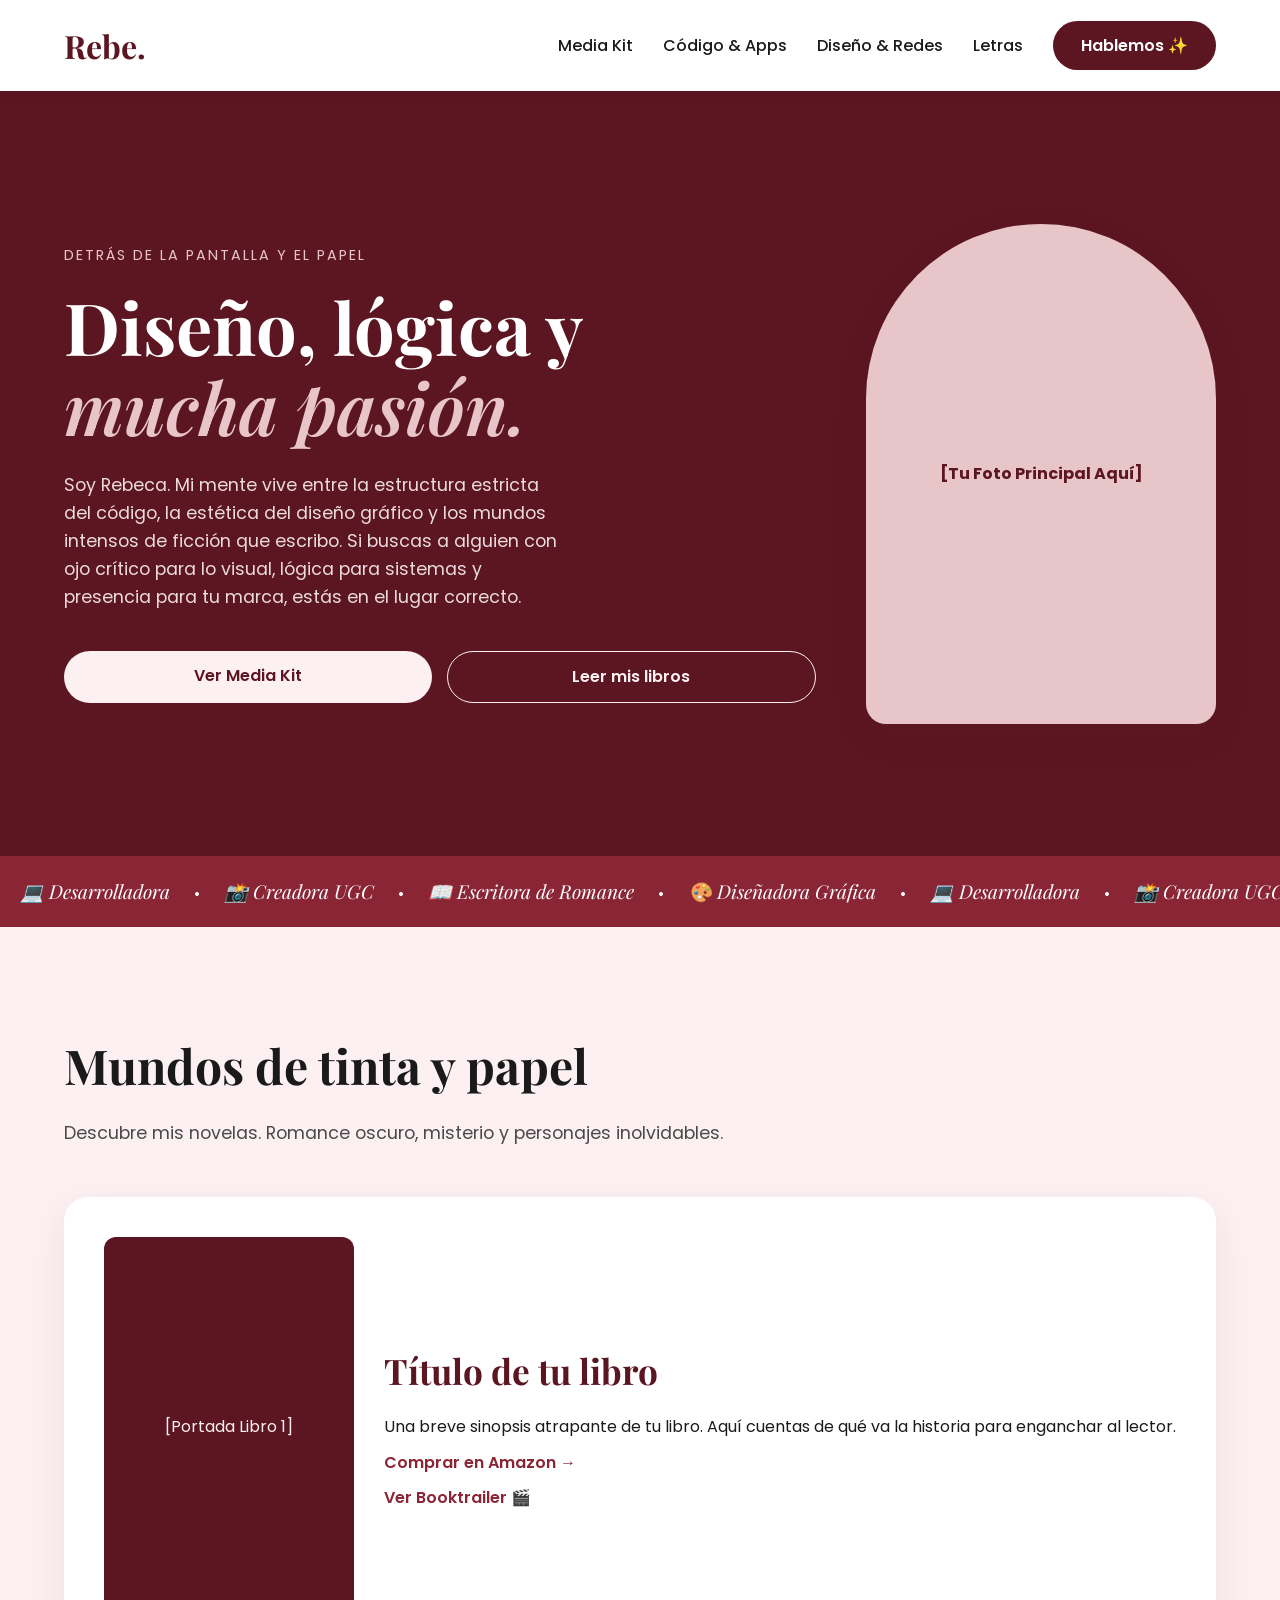
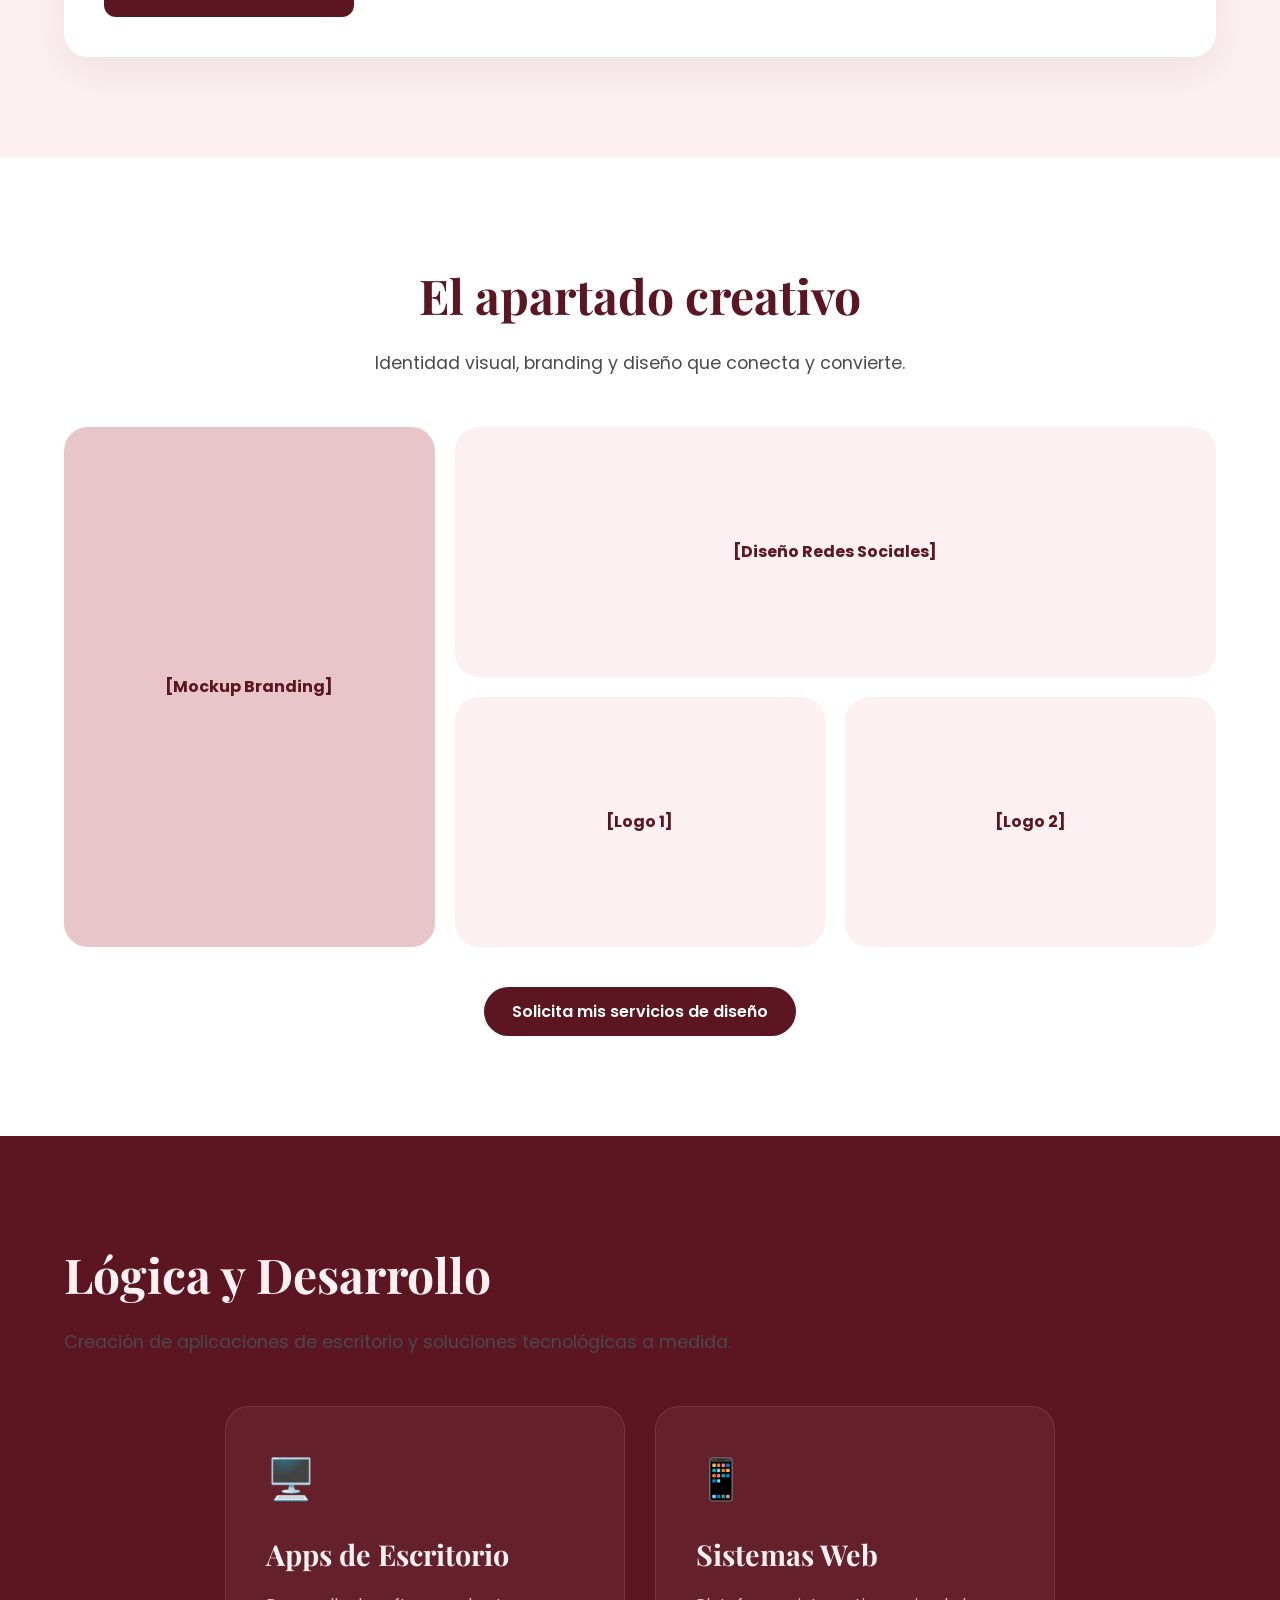
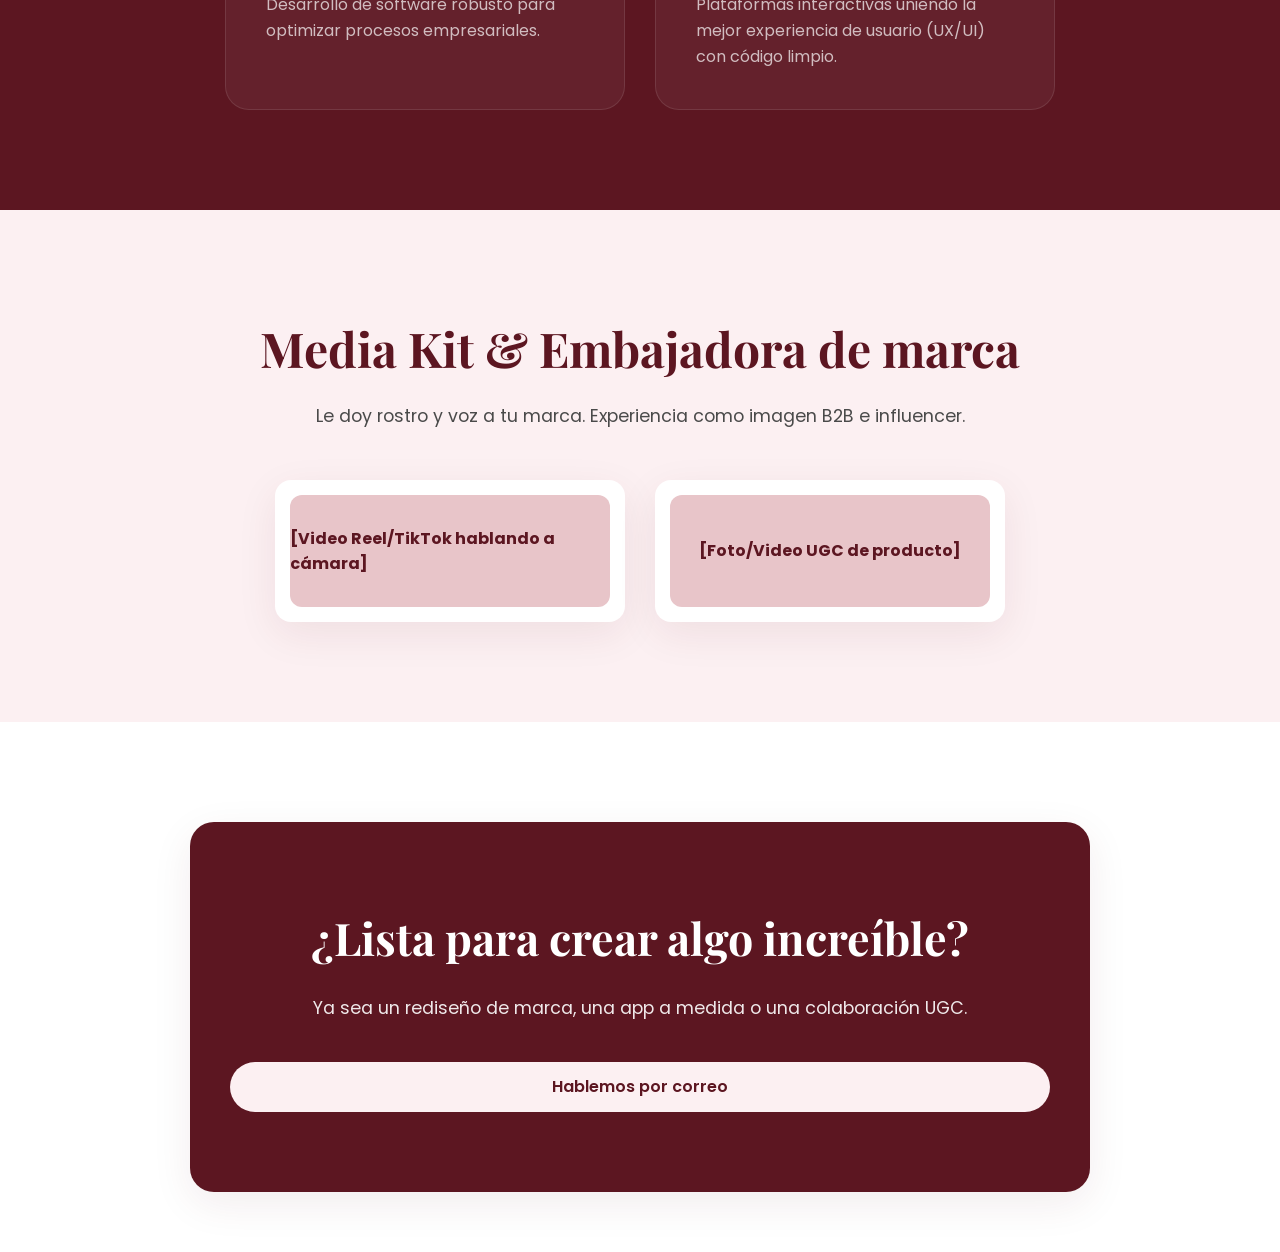
==== commit c142b7f7: "menu burguer" ====
--- a/index.html
+++ b/index.html
@@ -4,6 +4,7 @@
     <meta charset="UTF-8">
     <meta name="viewport" content="width=device-width, initial-scale=1.0">
     <title>Rebe Silva | Código, Diseño & Letras</title>
+    <link rel="icon" type="image/png" href="img/favicon.png">
     <link href="https://fonts.googleapis.com/css2?family=Playfair+Display:ital,wght@0,400;0,600;0,800;1,600&family=Poppins:wght@300;400;500;600;700&display=swap" rel="stylesheet">
     <link rel="stylesheet" href="css/style.css">
 </head>
@@ -113,5 +114,29 @@
 
     <script src="js/main.js"></script>
 
+    <script>
+    document.addEventListener("click", (e) => {
+        
+        if (e.target.closest(".hamburger")) {
+            const hamburger = document.querySelector(".hamburger");
+            const navMenu = document.querySelector(".nav-menu");
+            
+            if (hamburger && navMenu) {
+                hamburger.classList.toggle("active");
+                navMenu.classList.toggle("active");
+            }
+        }
+        if (e.target.closest(".nav-links a") || e.target.closest(".nav-menu .btn-primary")) {
+            const hamburger = document.querySelector(".hamburger");
+            const navMenu = document.querySelector(".nav-menu");
+            
+            if (hamburger && navMenu) {
+                hamburger.classList.remove("active");
+                navMenu.classList.remove("active");
+            }
+        }
+    });
+</script>
+
 </body>
 </html>
--- a/css/style.css
+++ b/css/style.css
@@ -37,6 +37,31 @@
 .bg-white { background-color: var(--white); }
 
 /* --- NAVEGACIÓN --- */
+
+/* --- AJUSTES NAVEGACIÓN DESKTOP --- */
+.nav-menu {
+    display: flex;
+    align-items: center;
+    gap: 30px;
+}
+
+/* Ocultamos la hamburguesa en escritorio */
+.hamburger {
+    display: none;
+    cursor: pointer;
+}
+
+.hamburger .bar {
+    display: block;
+    width: 25px;
+    height: 3px;
+    margin: 5px auto;
+    transition: all 0.3s ease-in-out;
+    background-color: var(--wine); /* Usa tu color vino para las líneas */
+    border-radius: 5px;
+}
+
+
 header {
     display: flex; justify-content: space-between; align-items: center;
     padding: 20px 5%; background-color: var(--white);
@@ -534,4 +559,169 @@
     aspect-ratio: 1 / 1;
     border-radius: 8px;
     box-shadow: 0 4px 10px rgba(0,0,0,0.1);
+}
+
+
+
+
+/* =========================================
+   VERSIÓN TELÉFONO (Responsive Design)
+   Pega esto al final de tu archivo CSS
+========================================= */
+
+@media screen and (max-width: 768px) {
+    /* --- NAVEGACIÓN --- */
+    
+    header {
+        flex-direction: row; /* Fuerza a que el logo y la hamburguesa estén en la misma línea */
+        justify-content: space-between;
+        padding: 20px 5%;
+    }
+
+    /* Mostramos la hamburguesa */
+    .hamburger {
+        display: block;
+        z-index: 101; /* Para que quede por encima del menú desplegado */
+    }
+
+    /* Estilo del menú desplegable (Oculto por defecto, deslizado hacia la derecha) */
+    .nav-menu {
+        position: fixed;
+        left: -100%; /* Lo esconde fuera de la pantalla */
+        top: 0;
+        gap: 0;
+        flex-direction: column;
+        justify-content: center;
+        background-color: var(--pink-soft);
+        width: 100%;
+        height: 100vh; /* Ocupa toda la pantalla vertical */
+        text-align: center;
+        transition: 0.3s ease-in-out;
+        z-index: 100;
+        box-shadow: var(--shadow-soft);
+    }
+
+    /* Clase que se activa con JavaScript para mostrar el menú */
+    .nav-menu.active {
+        left: 0;
+    }
+
+    .nav-links {
+        flex-direction: column;
+        gap: 30px;
+        margin-bottom: 40px;
+    }
+
+    .nav-links li a {
+        font-size: 1.5rem; /* Letra más grande para tocar bien en el cel */
+    }
+
+    /* Animación de la hamburguesa convirtiéndose en una "X" */
+    .hamburger.active .bar:nth-child(2) { opacity: 0; }
+    .hamburger.active .bar:nth-child(1) { transform: translateY(8px) rotate(45deg); }
+    .hamburger.active .bar:nth-child(3) { transform: translateY(-8px) rotate(-45deg); }
+    
+    /* --- TIPOGRAFÍA (Ajuste de tamaños) --- */
+    .hero-text h1 { font-size: 2.8rem; }
+    .section-header h2 { font-size: 2.2rem; }
+    .footer-box h2 { font-size: 2rem; }
+    .mk-hero-content h1 { font-size: 2.8rem; }
+    .pricing-hero h1, .books-hero h1, .tech-hero h1, .design-hero h1 { font-size: 2.8rem; }
+    .book-details h2, .tech-info h2, .management-text h2 { font-size: 2.2rem; }
+    .price { font-size: 2.5rem; }
+    .stat-item h3 { font-size: 2.2rem; }
+
+    /* --- HERO SECTIONS --- */
+    .hero, .mk-hero, .tech-showcase, .management-container {
+        flex-direction: column;
+        text-align: center;
+        padding: 60px 5%;
+        gap: 40px;
+    }
+    .hero-text {
+        padding-right: 0;
+    }
+    .hero-text p, .mk-hero-content p, .design-hero p {
+        margin-left: auto;
+        margin-right: auto;
+    }
+    .hero-buttons {
+        justify-content: center;
+        flex-wrap: wrap;
+    }
+    .image-placeholder.arch {
+        width: 100%;
+        max-width: 320px;
+        height: 400px;
+    }
+
+    /* --- SECCIONES Y GRIDS COMUNES --- */
+    section {
+        padding: 60px 5%;
+    }
+    .services-grid, .ig-grid, .reels-grid, .pricing-grid {
+        flex-direction: column;
+        align-items: center;
+    }
+    .service-card, .ig-post, .pricing-card {
+        width: 100%;
+        max-width: 100%;
+        min-width: unset;
+    }
+
+    /* --- DISEÑO & PORTAFOLIO (Grid a 1 columna) --- */
+    .design-grid, .portfolio-grid {
+        grid-template-columns: 1fr;
+        grid-auto-rows: minmax(250px, auto);
+    }
+    /* Quitamos el span para que no se desborden en el teléfono */
+    .design-item.wide, .portfolio-item.wide { grid-column: span 1; }
+    .design-item.tall, .portfolio-item.tall { grid-row: span 1; }
+
+    /* --- LIBROS --- */
+    .book-card, .book-showcase-card {
+        flex-direction: column;
+        text-align: center;
+        padding: 30px 20px;
+        gap: 25px;
+    }
+    .book-cover, .book-cover-large {
+        width: 100%;
+        max-width: 250px;
+        height: auto;
+        aspect-ratio: 2 / 3;
+        margin: 0 auto;
+    }
+    .platform-buttons {
+        justify-content: center;
+    }
+
+    /* --- MULTIMEDIA / REVIEWS --- */
+    .multimedia-grid {
+        flex-direction: column;
+        align-items: center;
+    }
+    .video-yt-wrapper, .video-ig-wrapper {
+        width: 100%;
+        min-width: unset;
+        max-width: 100%;
+        text-align: center;
+    }
+
+    /* --- TECNOLOGÍA & MOCKUPS --- */
+    .tech-showcase.reverse {
+        flex-direction: column; /* Anula el reverse en móvil para mantener el orden */
+    }
+    .phone-mockup {
+        width: 100%;
+        max-width: 280px;
+    }
+    .desktop-mockup {
+        height: 200px; /* Un poco más pequeño para que no ocupe toda la pantalla vertical */
+    }
+
+    /* --- FOOTER --- */
+    .footer-box {
+        padding: 40px 20px;
+    }
 }
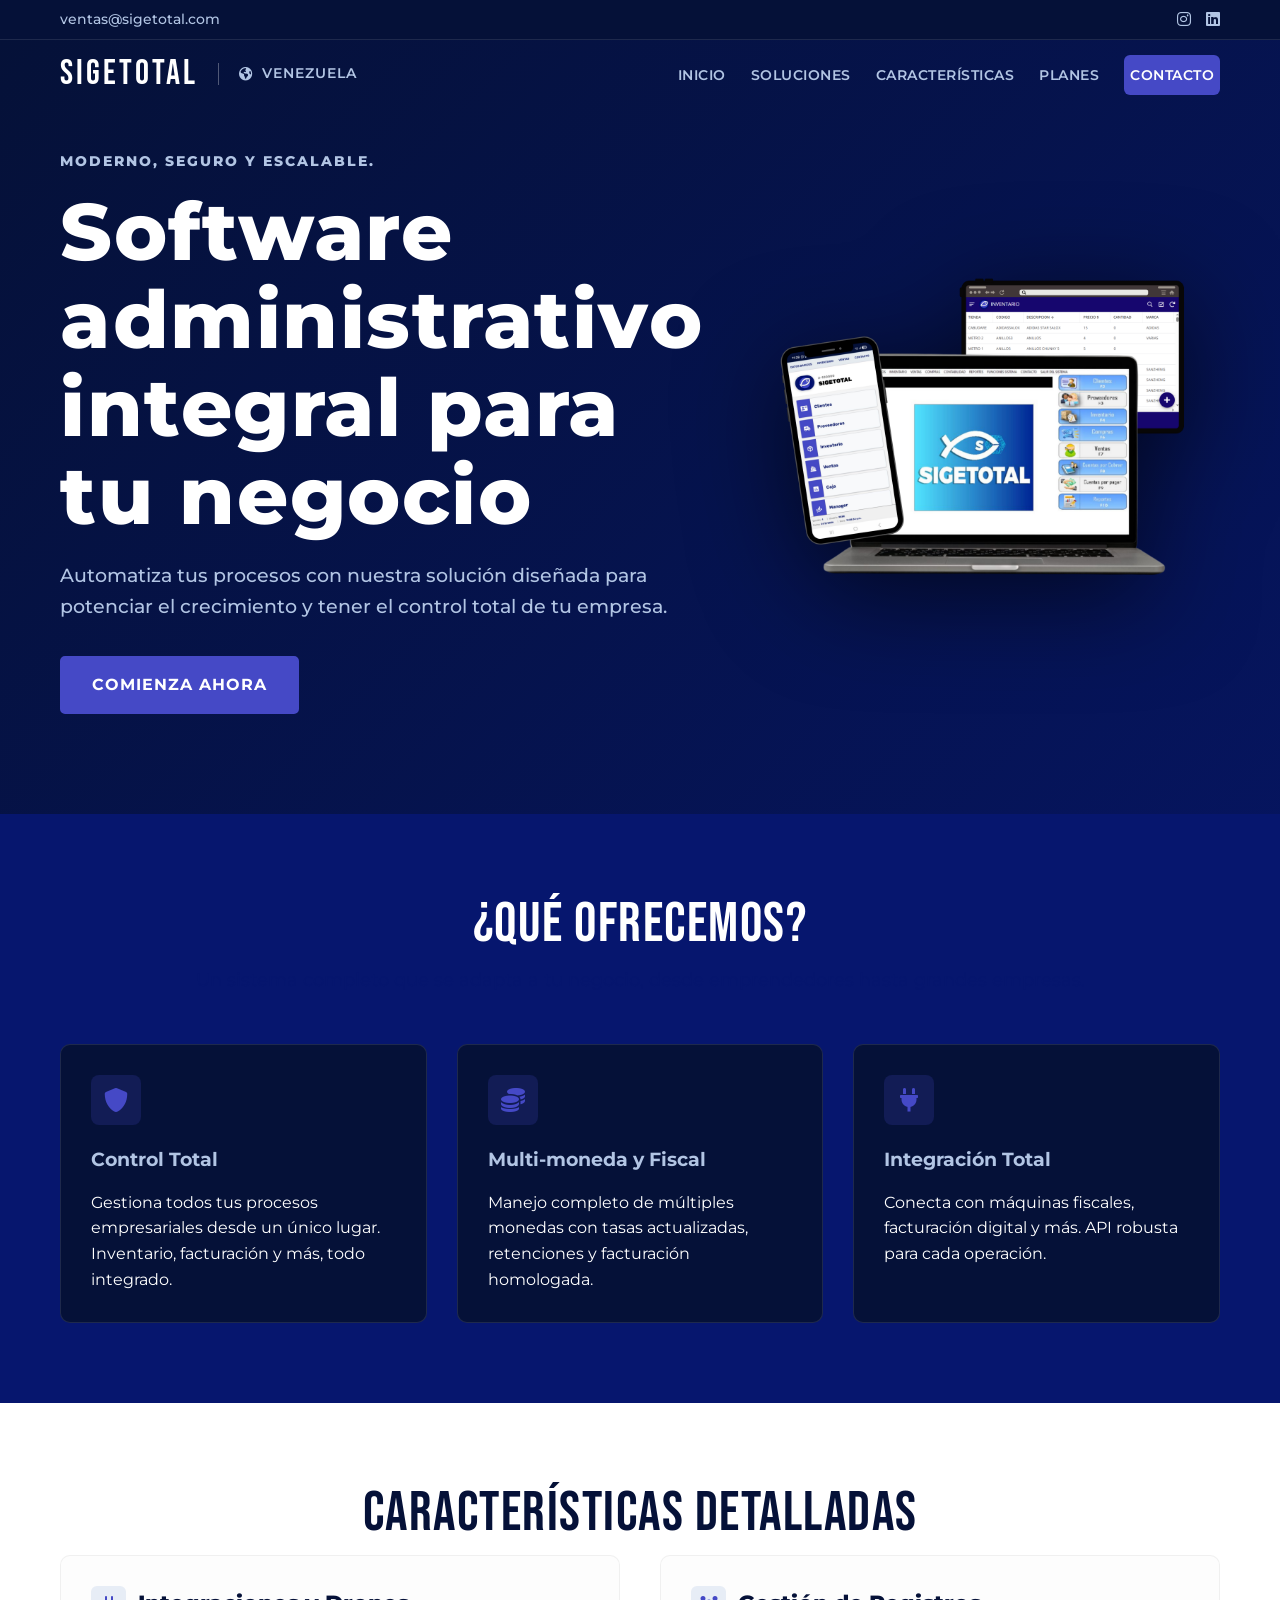
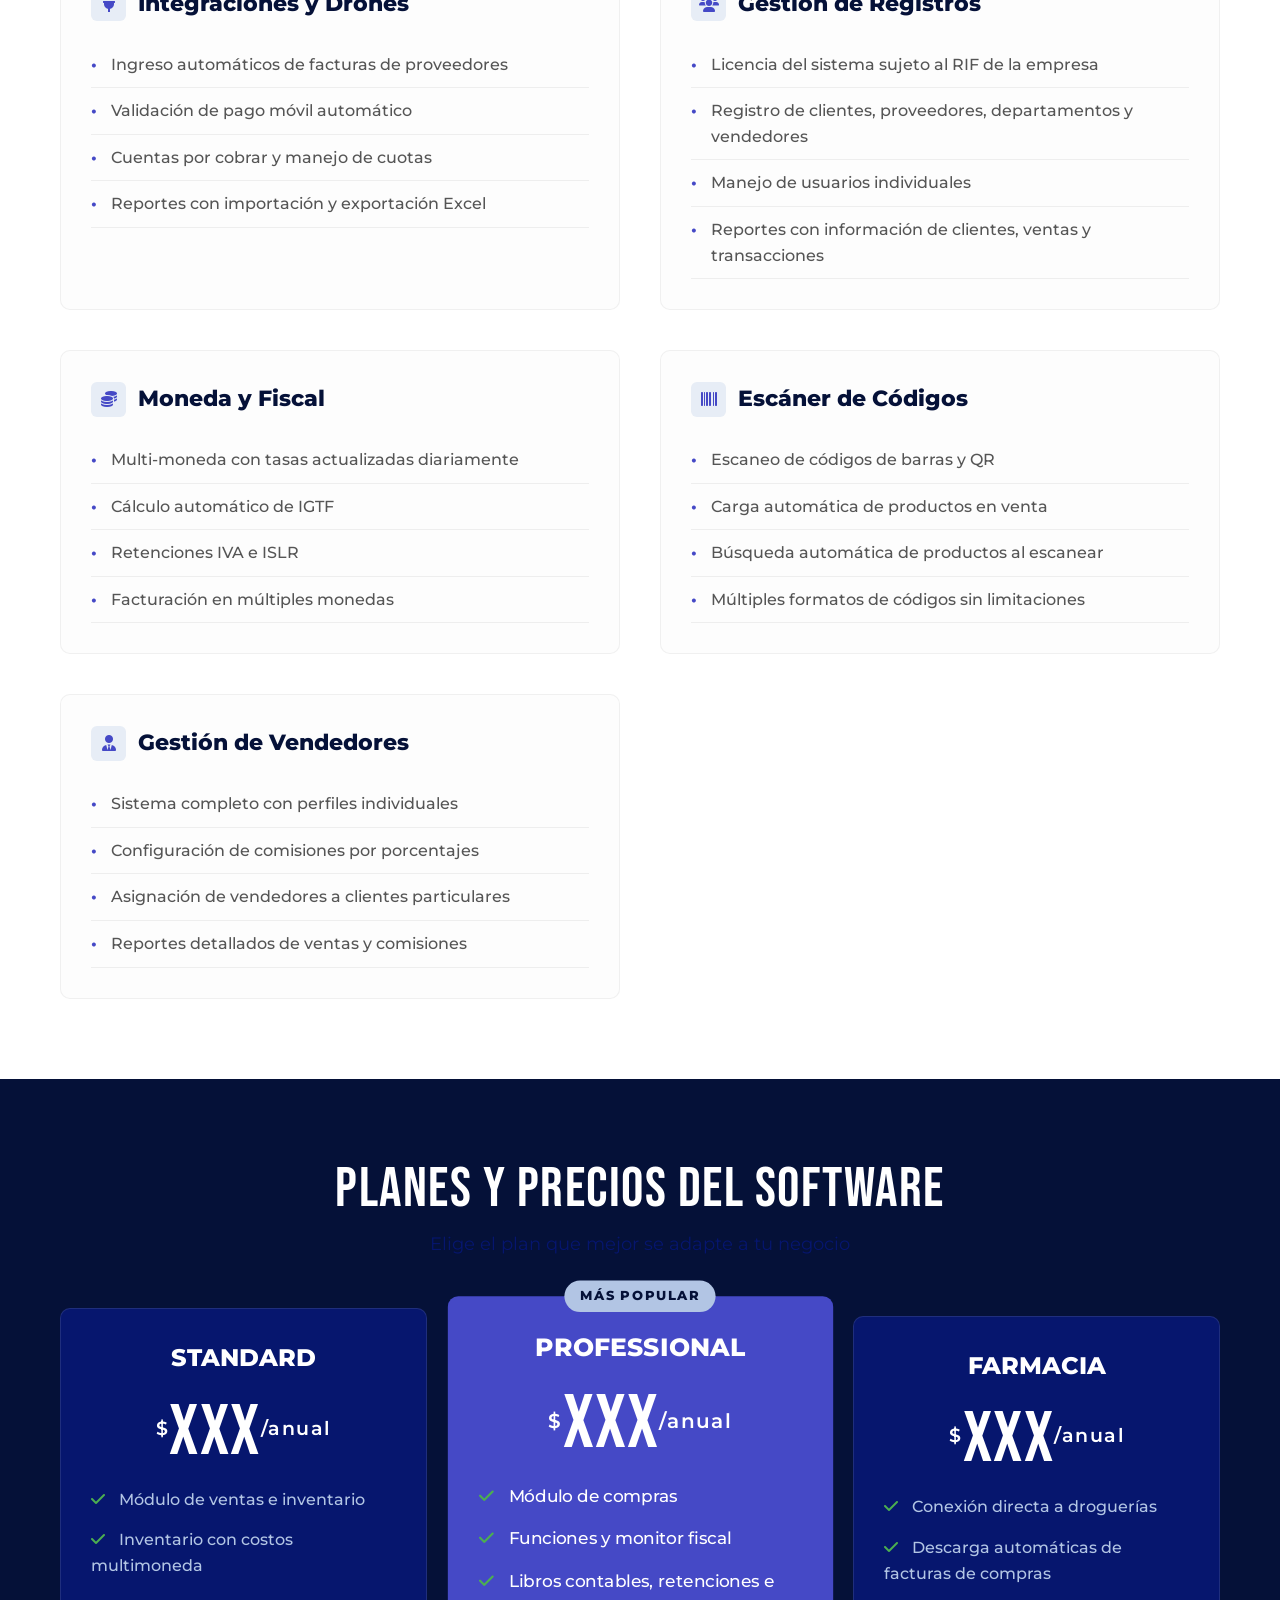
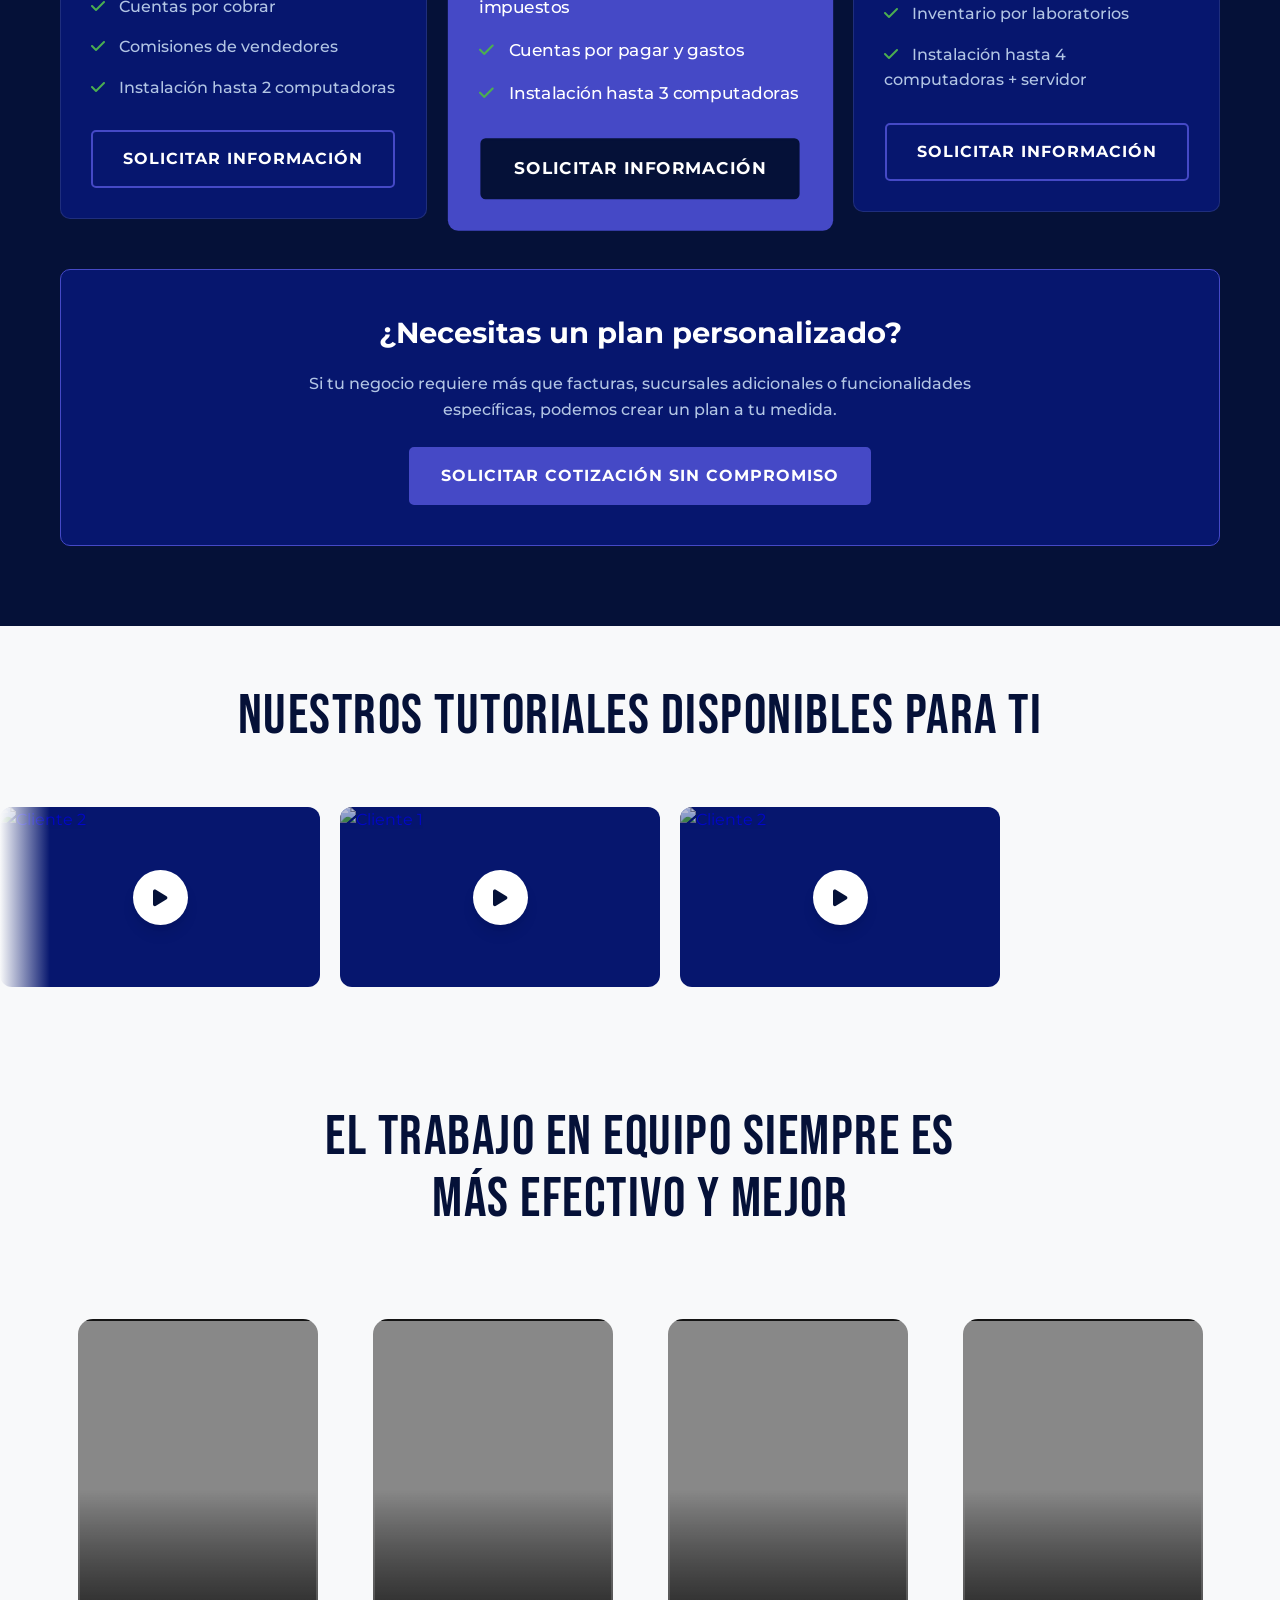
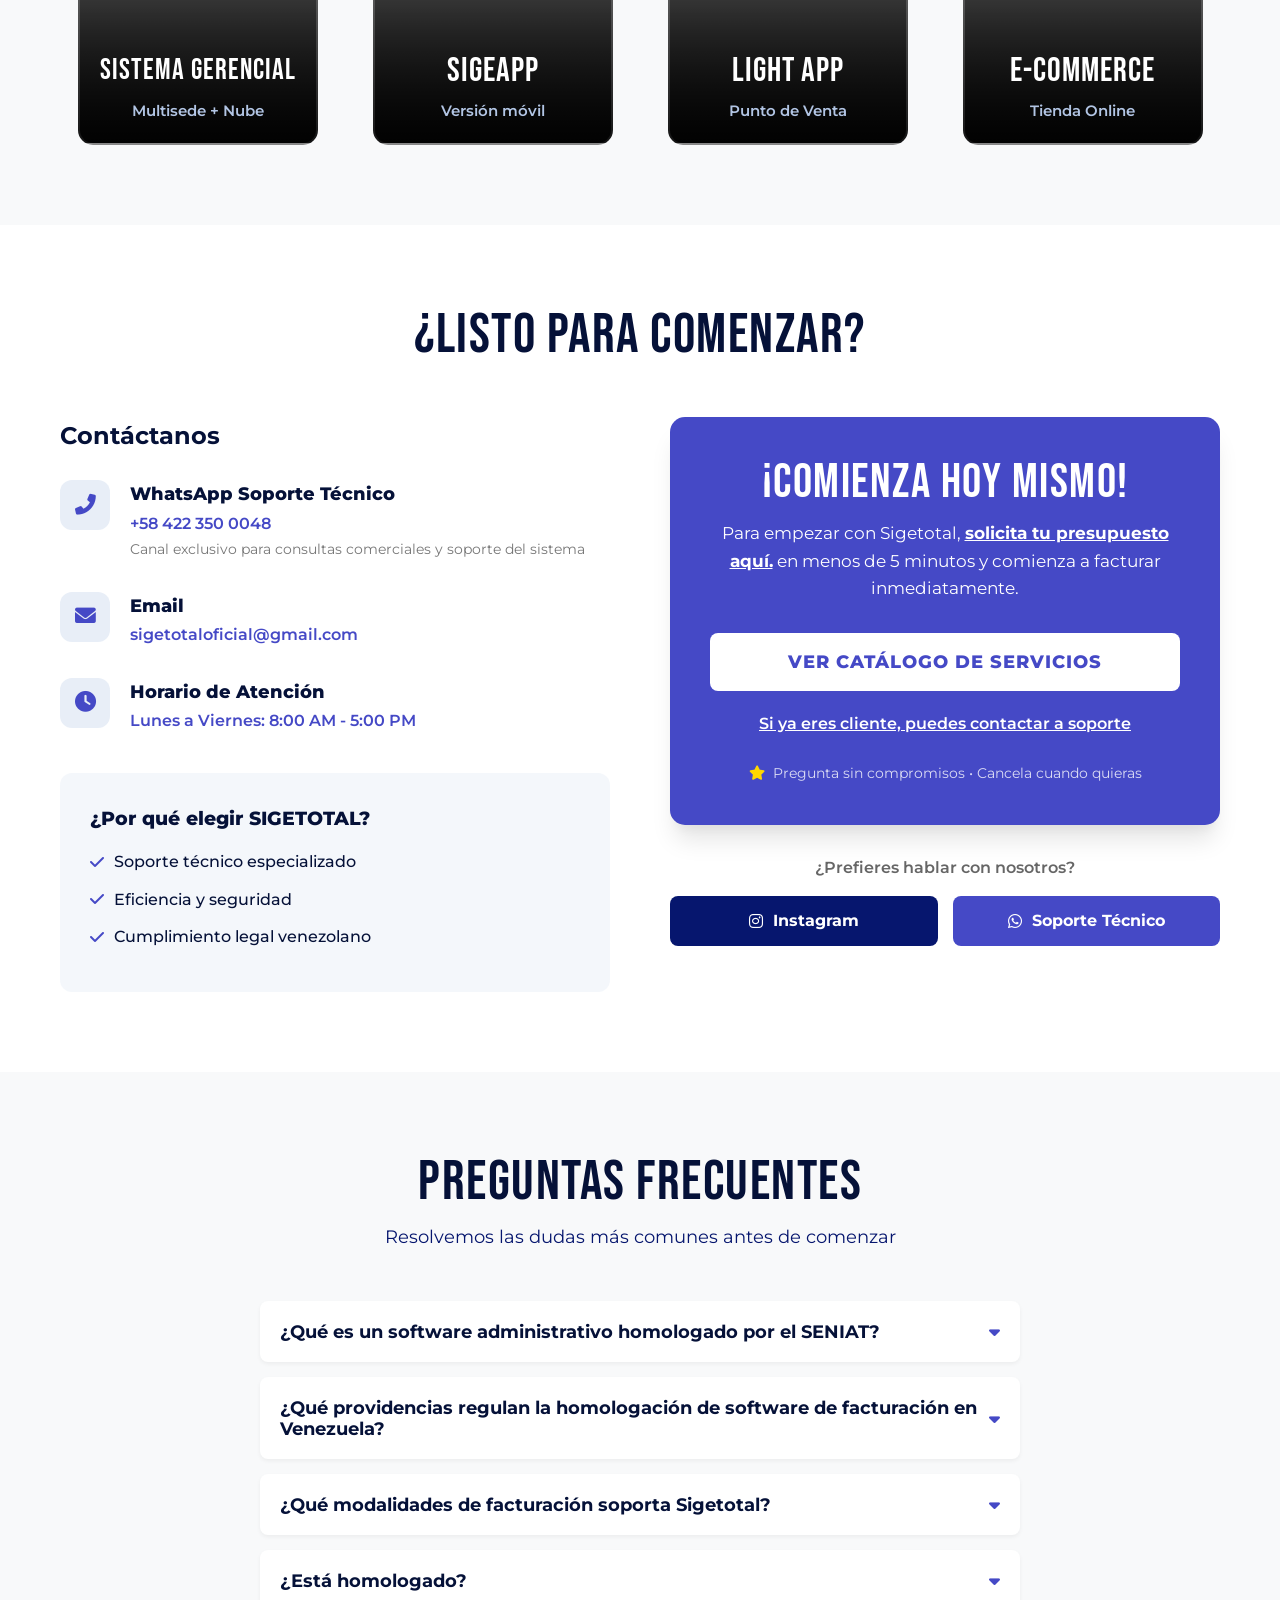
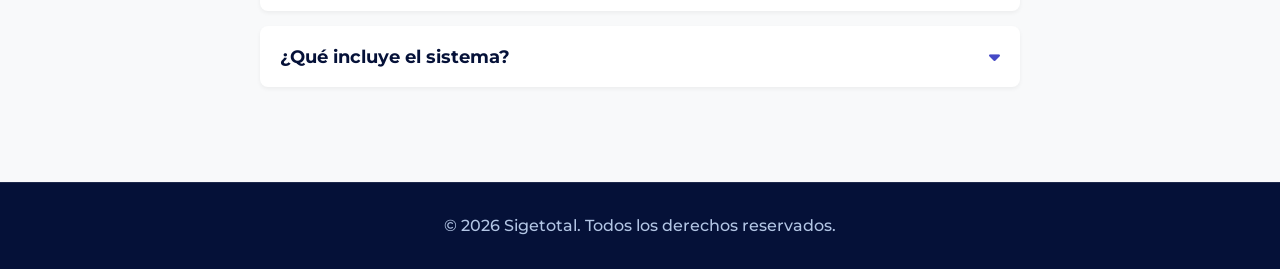
==== commit 547cd5b1: "archivos de sigetotal que son temporales" ====
--- a/index.html
+++ b/index.html
@@ -3,140 +3,344 @@
 <head>
     <meta charset="UTF-8">
     <meta name="viewport" content="width=device-width, initial-scale=1.0">
-    <title>Rebe Silva | Código, Diseño & Letras</title>
-    <link rel="icon" type="image/png" href="img/favicon.png">
-    <link href="https://fonts.googleapis.com/css2?family=Playfair+Display:ital,wght@0,400;0,600;0,800;1,600&family=Poppins:wght@300;400;500;600;700&display=swap" rel="stylesheet">
+    <title>Sigetotal | Software Administrativo</title>
     <link rel="stylesheet" href="css/style.css">
+    <link href="https://cdnjs.cloudflare.com/ajax/libs/font-awesome/6.0.0/css/all.min.css" rel="stylesheet">
 </head>
 <body>
+    <div class="static-top-bar">
+    <div class="container top-bar-content">
+        <a href="mailto:sigetotaloficial@gmail.com" class="top-bar-email">
+            ventas@sigetotal.com
+        </a>
+        <div class="top-bar-socials">
+            <a href="https://instagram.com/sigetotal" target="_blank">
+                <i class="fab fa-instagram"></i>
+            </a>
+            <a href="https://linkedin.com/company/sigetotal" target="_blank">
+                <i class="fab fa-linkedin"></i>
+            </a>
+        </div>
+    </div>
+</div>
+
+    <div id="header-placeholder"></div>
+
+    <section id="inicio" class="hero">
+    <video class="hero-video" autoplay loop muted playsinline>
+        <source src="img/video.mp4" type="video/mp4"> </video>
+
+    <div class="hero-overlay"></div>
+
+    <div class="container hero-content">
+        <div class="hero-text">
+            <span class="subtitle">Moderno, seguro y escalable.</span>
+            <h1>Software administrativo integral para tu negocio</h1>
+            <p>Automatiza tus procesos con nuestra solución diseñada para potenciar el crecimiento y tener el control total de tu empresa.</p>
+            <a href="#precios" class="btn-primary">Comienza ahora</a>
+        </div>
+        <div class="hero-image">
+            <div class="image-mockup">
+                <img src="img/pc.png" alt="Interfaz de Sigetotal" class="img-fluid-mockup">    
+                <!--<p>Imagen de la Plataforma</p>-->
+            </div>
+        </div>
+    </div>
+</section>
+
+    <section id="soluciones" class="ofrecemos">
+        <div class="container">
+            <h2 class="section-title">¿Qué Ofrecemos?</h2>
+            <p class="section-subtitle">Un sistema completo que se adapta a tu negocio, desde emprendedores hasta grandes empresas.</p>
+            
+            <div class="grid-3">
+                <div class="card feature-card">
+                    <div class="icon"><i class="fas fa-shield-alt"></i></div>
+                    <h3>Control Total</h3>
+                    <p>Gestiona todos tus procesos empresariales desde un único lugar. Inventario, facturación y más, todo integrado.</p>
+                </div>
+                <div class="card feature-card">
+                    <div class="icon"><i class="fas fa-coins"></i></div>
+                    <h3>Multi-moneda y Fiscal</h3>
+                    <p>Manejo completo de múltiples monedas con tasas actualizadas, retenciones y facturación homologada.</p>
+                </div>
+                <div class="card feature-card">
+                    <div class="icon"><i class="fas fa-plug"></i></div>
+                    <h3>Integración Total</h3>
+                    <p>Conecta con máquinas fiscales, facturación digital y más. API robusta para cada operación.</p>
+                </div>
+            </div>
+        </div>
+    </section>
+
+    <section id="caracteristicas" class="caracteristicas">
+        <div class="container">
+            <h2 class="section-title" style="color: var(--dark-blue-1);">Características detalladas</h2>
+            
+            <div class="grid-2 features-extended">
+                <div class="list-group">
+                    <h3><div class="icon-small"><i class="fas fa-plug"></i></div> Integraciones y Drones</h3>
+                    <ul>
+                        <!-- <li>API REST con documentación completa</li> 
+                        <li>Webhooks para eventos en tiempo real</li>
+                        <li>Recordatorios de pago por SMS y correo electrónico</li>-->
+                        <li>Ingreso automáticos de facturas de proveedores</li>
+                        <li>Validación de pago móvil automático</li>
+                        <li>Cuentas por cobrar y manejo de cuotas</li>
+                        <li>Reportes con importación y exportación Excel</li>
+                    </ul>
+                </div>
+                
+                <div class="list-group">
+                    <h3><div class="icon-small"><i class="fas fa-users"></i></div> Gestión de Registros</h3>
+                    <ul>
+                        <li>Licencia del sistema sujeto al RIF de la empresa</li>
+                        <li>Registro de clientes, proveedores, departamentos y vendedores</li>
+                        <li>Manejo de usuarios individuales</li>
+                        <li>Reportes con información de clientes, ventas y transacciones</li>
+                    </ul>
+                </div>
+
+                <div class="list-group">
+                    <h3><div class="icon-small"><i class="fas fa-coins"></i></div> Moneda y Fiscal</h3>
+                    <ul>
+                        <li>Multi-moneda con tasas actualizadas diariamente</li>
+                        <li>Cálculo automático de IGTF</li>
+                        <li>Retenciones IVA e ISLR</li>
+                        <li>Facturación en múltiples monedas</li>
+                    </ul>
+                </div>
+
+                <div class="list-group">
+                    <h3><div class="icon-small"><i class="fas fa-barcode"></i></div> Escáner de Códigos</h3>
+                    <ul>
+                        <li>Escaneo de códigos de barras y QR</li>
+                        <li>Carga automática de productos en venta</li>
+                        <li>Búsqueda automática de productos al escanear</li>
+                        <li>Múltiples formatos de códigos sin limitaciones</li>
+                    </ul>
+                </div>
+
+                <div class="list-group">
+                    <h3><div class="icon-small"><i class="fas fa-user-tie"></i></div> Gestión de Vendedores</h3>
+                    <ul>
+                        <li>Sistema completo con perfiles individuales</li>
+                        <li>Configuración de comisiones por porcentajes</li>
+                        <li>Asignación de vendedores a clientes particulares</li>
+                        <li>Reportes detallados de ventas y comisiones</li>
+                    </ul>
+                </div>
+
+               <!-- <div class="list-group">
+                    <h3><div class="icon-small"><i class="fas fa-truck"></i></div> Datos o Configuraciones Básicas</h3>
+                    <ul>
+                        <li>Licencia del sistema relacionada al RIF de la empresa</li>
+                        <li>Registro de departamentos</li>
+                        <li>Seguimiento de entregas y confirmación de recepción</li>
+                    </ul>
+                </div>-->
+            </div>
+        </div>
+    </section>
+
+    <section id="precios" class="precios">
+        <div class="container">
+            <h2 class="section-title">Planes y precios del software</h2>
+            <p class="section-subtitle">Elige el plan que mejor se adapte a tu negocio</p>
+
+            <div class="grid-3 pricing-grid">
+                <div class="card pricing-card">
+                    <h3>Standard</h3>
+                    <div class="price"><span>$</span>XXX<span>/anual</span></div>
+                    <ul class="pricing-features">
+                        <li><i class="fas fa-check"></i> Módulo de ventas e inventario</li>
+                        <li><i class="fas fa-check"></i> Inventario con costos multimoneda</li>
+                        <li><i class="fas fa-check"></i> Cuentas por cobrar</li>
+                        <li><i class="fas fa-check"></i> Comisiones de vendedores</li>
+                        <li><i class="fas fa-check"></i> Instalación hasta 2 computadoras</li>
+                    </ul>
+                    <a href="https://wa.me/p/26918767441057539/584223500048" target="_blank" rel="noopener noreferrer" class="btn-outline">Solicitar información</a>
+                </div>
+
+                <div class="card pricing-card popular">
+                    <div class="badge">Más Popular</div>
+                    <h3>Professional</h3>
+                    <div class="price"><span>$</span>XXX<span>/anual</span></div>
+                    <ul class="pricing-features">
+                        <li><i class="fas fa-check"></i> Módulo de compras</li>
+                        <li><i class="fas fa-check"></i> Funciones y monitor fiscal</li>
+                        <li><i class="fas fa-check"></i> Libros contables, retenciones e impuestos</li>
+                        <li><i class="fas fa-check"></i> Cuentas por pagar y gastos</li>
+                        <li><i class="fas fa-check"></i> Instalación hasta 3 computadoras</li>
+                    </ul>
+                    <a href="https://wa.me/p/26445566705048580/584223500048" target="_blank" rel="noopener noreferrer" class="btn-primary">Solicitar información</a>
+                </div>
+
+                <div class="card pricing-card">
+                    <h3>Farmacia</h3>
+                    <div class="price"><span>$</span>XXX<span>/anual</span></div>
+                    <ul class="pricing-features">
+                        <li><i class="fas fa-check"></i> Conexión directa a droguerías</li>
+                        <li><i class="fas fa-check"></i> Descarga automáticas de facturas de compras</li>
+                        <li><i class="fas fa-check"></i> Inventario por laboratorios</li>   
+                        <li><i class="fas fa-check"></i> Instalación hasta 4 computadoras + servidor</li>
+                    </ul>
+                    <a href="https://wa.me/p/25947387671579293/584223500048" target="_blank" rel="noopener noreferrer" class="btn-outline">Solicitar información</a>
+                </div>
+            </div>
+
+            <div class="custom-plan">
+                <h3>¿Necesitas un plan personalizado?</h3>
+                <p>Si tu negocio requiere más que facturas, sucursales adicionales o funcionalidades específicas, podemos crear un plan a tu medida.</p>
+                <a href="#contacto" class="btn-primary">Solicitar cotización sin compromiso</a>
+            </div>
+        </div>
+    </section>
+
+    <section class="clientes-section">
+    <div class="container" style="text-align: center;">
+        <h2 class="section-title" style="color: var(--dark-blue-1);">Nuestros tutoriales disponibles para ti</h2>
+    </div>
     
-    <div id="header-container"></div>
-
-    <main>
-        <section class="hero bg-wine">
-            <div class="hero-text">
-                <span class="eyebrow">Detrás de la pantalla y el papel</span>
-                <h1>Diseño, lógica y <br><span class="italic-serif">mucha pasión.</span></h1>
-                <p>Soy Rebeca. Mi mente vive entre la estructura estricta del código, la estética del diseño gráfico y los mundos intensos de ficción que escribo. Si buscas a alguien con ojo crítico para lo visual, lógica para sistemas y presencia para tu marca, estás en el lugar correcto.</p>
-                <div class="hero-buttons">
-                    <a href="#mediakit" class="btn-light">Ver Media Kit</a>
-                    <a href="#letras" class="btn-outline-light">Leer mis libros</a>
-                </div>
-            </div>
-            <div class="hero-image">
-                <div class="image-placeholder arch">
-                    <p>[Tu Foto Principal Aquí]</p>
-                </div>
-            </div>
-        </section>
-
-        <div class="marquee-wrapper">
-            <div class="marquee-content">
-                <span>💻 Desarrolladora</span> • <span>📸 Creadora UGC</span> • <span>📖 Escritora de Romance</span> • <span>🎨 Diseñadora Gráfica</span> • 
-                <span>💻 Desarrolladora</span> • <span>📸 Creadora UGC</span> • <span>📖 Escritora de Romance</span> • <span>🎨 Diseñadora Gráfica</span> •
-            </div>
-        </div>
-
-        <section id="letras" class="books-section bg-light-pink">
-            <div class="section-header">
-                <h2>Mundos de tinta y papel</h2>
-                <p>Descubre mis novelas. Romance oscuro, misterio y personajes inolvidables.</p>
-            </div>
-            <div class="bento-grid">
-                <div class="bento-card bg-white book-card">
-                    <div class="book-cover">[Portada Libro 1]</div>
-                    <div class="book-info">
-                        <h3>Título de tu libro</h3>
-                        <p>Una breve sinopsis atrapante de tu libro. Aquí cuentas de qué va la historia para enganchar al lector.</p>
-                        <div class="book-links">
-                            <a href="#" class="btn-link">Comprar en Amazon →</a>
-                            <a href="#" class="btn-link">Ver Booktrailer 🎬</a>
-                        </div>
+    <div class="carousel-wrapper">
+        <div class="video-carousel" id="clientes-carousel">
+            
+            <a href="https://www.youtube.com/watch?v=zHfjGz8-iYI&t=20s&pp=ygUJc2lnZXRvdGFs" target="_blank" class="video-card">
+                <img src="https://i.ytimg.com/vi/zHfjGz8-iYI/hq720.jpg?sqp=-oaymwEnCNAFEJQDSFryq4qpAxkIARUAAIhCGAHYAQHiAQoIGBACGAY4AUAB&rs=AOn4CLBktiDxaLgsJNuAo9DjLg7hRcWVOA" alt="Cliente 1" class="video-thumb" draggable="false">
+                <div class="play-btn"><i class="fas fa-play"></i></div>
+            </a>
+
+            <a href="https://www.youtube.com/watch?v=BQrxEWGUqWk&pp=ygUJc2lnZXRvdGFs" target="_blank" class="video-card">
+                <img src="https://i.ytimg.com/vi/BQrxEWGUqWk/hq720.jpg?sqp=-oaymwEnCNAFEJQDSFryq4qpAxkIARUAAIhCGAHYAQHiAQoIGBACGAY4AUAB&rs=AOn4CLBJmuLefUM924WAvyYdiaRHOUIBbg" alt="Cliente 2" class="video-thumb" draggable="false">
+                <div class="play-btn"><i class="fas fa-play"></i></div>
+            </a>
+            
+            <a href="https://www.youtube.com/watch?v=zHfjGz8-iYI&t=20s&pp=ygUJc2lnZXRvdGFs" target="_blank" class="video-card">
+                <img src="https://i.ytimg.com/vi/zHfjGz8-iYI/hq720.jpg?sqp=-oaymwEnCNAFEJQDSFryq4qpAxkIARUAAIhCGAHYAQHiAQoIGBACGAY4AUAB&rs=AOn4CLBktiDxaLgsJNuAo9DjLg7hRcWVOA" alt="Cliente 1" class="video-thumb" draggable="false">
+                <div class="play-btn"><i class="fas fa-play"></i></div>
+            </a>
+
+            <a href="https://www.youtube.com/watch?v=BQrxEWGUqWk&pp=ygUJc2lnZXRvdGFs" target="_blank" class="video-card">
+                <img src="https://i.ytimg.com/vi/BQrxEWGUqWk/hq720.jpg?sqp=-oaymwEnCNAFEJQDSFryq4qpAxkIARUAAIhCGAHYAQHiAQoIGBACGAY4AUAB&rs=AOn4CLBJmuLefUM924WAvyYdiaRHOUIBbg" alt="Cliente 2" class="video-thumb" draggable="false">
+                <div class="play-btn"><i class="fas fa-play"></i></div>
+            </a>
+            
+            <a href="https://www.youtube.com/watch?v=zHfjGz8-iYI&t=20s&pp=ygUJc2lnZXRvdGFs" target="_blank" class="video-card">
+                <img src="https://i.ytimg.com/vi/zHfjGz8-iYI/hq720.jpg?sqp=-oaymwEnCNAFEJQDSFryq4qpAxkIARUAAIhCGAHYAQHiAQoIGBACGAY4AUAB&rs=AOn4CLBktiDxaLgsJNuAo9DjLg7hRcWVOA" alt="Cliente 1" class="video-thumb" draggable="false">
+                <div class="play-btn"><i class="fas fa-play"></i></div>
+            </a>
+
+            <a href="https://www.youtube.com/watch?v=BQrxEWGUqWk&pp=ygUJc2lnZXRvdGFs" target="_blank" class="video-card">
+                <img src="https://i.ytimg.com/vi/BQrxEWGUqWk/hq720.jpg?sqp=-oaymwEnCNAFEJQDSFryq4qpAxkIARUAAIhCGAHYAQHiAQoIGBACGAY4AUAB&rs=AOn4CLBJmuLefUM924WAvyYdiaRHOUIBbg" alt="Cliente 2" class="video-thumb" draggable="false">
+                <div class="play-btn"><i class="fas fa-play"></i></div>
+            </a>
+            
+            <a href="https://www.youtube.com/watch?v=zHfjGz8-iYI&t=20s&pp=ygUJc2lnZXRvdGFs" target="_blank" class="video-card">
+                <img src="https://i.ytimg.com/vi/zHfjGz8-iYI/hq720.jpg?sqp=-oaymwEnCNAFEJQDSFryq4qpAxkIARUAAIhCGAHYAQHiAQoIGBACGAY4AUAB&rs=AOn4CLBktiDxaLgsJNuAo9DjLg7hRcWVOA" alt="Cliente 1" class="video-thumb" draggable="false">
+                <div class="play-btn"><i class="fas fa-play"></i></div>
+            </a>
+
+            <a href="https://www.youtube.com/watch?v=BQrxEWGUqWk&pp=ygUJc2lnZXRvdGFs" target="_blank" class="video-card">
+                <img src="https://i.ytimg.com/vi/BQrxEWGUqWk/hq720.jpg?sqp=-oaymwEnCNAFEJQDSFryq4qpAxkIARUAAIhCGAHYAQHiAQoIGBACGAY4AUAB&rs=AOn4CLBJmuLefUM924WAvyYdiaRHOUIBbg" alt="Cliente 2" class="video-thumb" draggable="false">
+                <div class="play-btn"><i class="fas fa-play"></i></div>
+            </a>
+            
+            <a href="https://www.youtube.com/watch?v=zHfjGz8-iYI&t=20s&pp=ygUJc2lnZXRvdGFs" target="_blank" class="video-card">
+                <img src="https://i.ytimg.com/vi/zHfjGz8-iYI/hq720.jpg?sqp=-oaymwEnCNAFEJQDSFryq4qpAxkIARUAAIhCGAHYAQHiAQoIGBACGAY4AUAB&rs=AOn4CLBktiDxaLgsJNuAo9DjLg7hRcWVOA" alt="Cliente 1" class="video-thumb" draggable="false">
+                <div class="play-btn"><i class="fas fa-play"></i></div>
+            </a>
+
+            <a href="https://www.youtube.com/watch?v=BQrxEWGUqWk&pp=ygUJc2lnZXRvdGFs" target="_blank" class="video-card">
+                <img src="https://i.ytimg.com/vi/BQrxEWGUqWk/hq720.jpg?sqp=-oaymwEnCNAFEJQDSFryq4qpAxkIARUAAIhCGAHYAQHiAQoIGBACGAY4AUAB&rs=AOn4CLBJmuLefUM924WAvyYdiaRHOUIBbg" alt="Cliente 2" class="video-thumb" draggable="false">
+                <div class="play-btn"><i class="fas fa-play"></i></div>
+            </a>
+            
+            <a href="https://www.youtube.com/watch?v=zHfjGz8-iYI&t=20s&pp=ygUJc2lnZXRvdGFs" target="_blank" class="video-card">
+                <img src="https://i.ytimg.com/vi/zHfjGz8-iYI/hq720.jpg?sqp=-oaymwEnCNAFEJQDSFryq4qpAxkIARUAAIhCGAHYAQHiAQoIGBACGAY4AUAB&rs=AOn4CLBktiDxaLgsJNuAo9DjLg7hRcWVOA" alt="Cliente 1" class="video-thumb" draggable="false">
+                <div class="play-btn"><i class="fas fa-play"></i></div>
+            </a>
+
+            <a href="https://www.youtube.com/watch?v=BQrxEWGUqWk&pp=ygUJc2lnZXRvdGFs" target="_blank" class="video-card">
+                <img src="https://i.ytimg.com/vi/BQrxEWGUqWk/hq720.jpg?sqp=-oaymwEnCNAFEJQDSFryq4qpAxkIARUAAIhCGAHYAQHiAQoIGBACGAY4AUAB&rs=AOn4CLBJmuLefUM924WAvyYdiaRHOUIBbg" alt="Cliente 2" class="video-thumb" draggable="false">
+                <div class="play-btn"><i class="fas fa-play"></i></div>
+            </a>
+            
+            <a href="https://www.youtube.com/watch?v=zHfjGz8-iYI&t=20s&pp=ygUJc2lnZXRvdGFs" target="_blank" class="video-card">
+                <img src="https://i.ytimg.com/vi/zHfjGz8-iYI/hq720.jpg?sqp=-oaymwEnCNAFEJQDSFryq4qpAxkIARUAAIhCGAHYAQHiAQoIGBACGAY4AUAB&rs=AOn4CLBktiDxaLgsJNuAo9DjLg7hRcWVOA" alt="Cliente 1" class="video-thumb" draggable="false">
+                <div class="play-btn"><i class="fas fa-play"></i></div>
+            </a>
+
+            <a href="https://www.youtube.com/watch?v=BQrxEWGUqWk&pp=ygUJc2lnZXRvdGFs" target="_blank" class="video-card">
+                <img src="https://i.ytimg.com/vi/BQrxEWGUqWk/hq720.jpg?sqp=-oaymwEnCNAFEJQDSFryq4qpAxkIARUAAIhCGAHYAQHiAQoIGBACGAY4AUAB&rs=AOn4CLBJmuLefUM924WAvyYdiaRHOUIBbg" alt="Cliente 2" class="video-thumb" draggable="false">
+                <div class="play-btn"><i class="fas fa-play"></i></div>
+            </a>
+                        
+        </div>
+    </div>
+</section>
+
+    <section class="partners-section">
+        <div class="container">
+            <h2 class="section-title" style="color: var(--dark-blue-1); text-align: center;">El trabajo en equipo siempre es<br>más efectivo y mejor</h2>
+            <p class="section-subtitle" style="text-align: center;">Integración que incrementa sus ventas</p>
+
+            <div class="grid-4 partners-grid">
+                <div class="partner-card">
+                    <video class="card-video" autoplay loop muted playsinline>
+                        <source src="img/video1.mp4" type="video/mp4">
+                    </video>
+                    <div class="card-content">
+                        <h4>SISTEMA GERENCIAL</h4>
+                        <p>Multisede + Nube</p>
                     </div>
                 </div>
-            </div>
-        </section>
-
-        <section id="diseño" class="design-section bg-white">
-            <div class="section-header center">
-                <h2 class="wine-text">El apartado creativo</h2>
-                <p>Identidad visual, branding y diseño que conecta y convierte.</p>
-            </div>
-            <div class="design-grid">
-                <div class="design-item tall">[Mockup Branding]</div>
-                <div class="design-item wide">[Diseño Redes Sociales]</div>
-                <div class="design-item">[Logo 1]</div>
-                <div class="design-item">[Logo 2]</div>
-            </div>
-            <div class="center-btn">
-                <a href="#contacto" class="btn-wine">Solicita mis servicios de diseño</a>
-            </div>
-        </section>
-
-        <section id="apps" class="apps-section bg-wine">
-            <div class="section-header light-text">
-                <h2>Lógica y Desarrollo</h2>
-                <p>Creación de aplicaciones de escritorio y soluciones tecnológicas a medida.</p>
-            </div>
-            <div class="services-grid">
-                <div class="service-card dark-card">
-                    <div class="card-icon">🖥️</div>
-                    <h3>Apps de Escritorio</h3>
-                    <p>Desarrollo de software robusto para optimizar procesos empresariales.</p>
-                </div>
-                <div class="service-card dark-card">
-                    <div class="card-icon">📱</div>
-                    <h3>Sistemas Web</h3>
-                    <p>Plataformas interactivas uniendo la mejor experiencia de usuario (UX/UI) con código limpio.</p>
-                </div>
-            </div>
-        </section>
-
-        <section id="mediakit" class="mediakit-section bg-light-pink">
-            <div class="section-header center">
-                <h2 class="wine-text">Media Kit & Embajadora de marca</h2>
-                <p>Le doy rostro y voz a tu marca. Experiencia como imagen B2B e influencer.</p>
-            </div>
-            <div class="ig-grid">
-                <div class="ig-post">
-                    <div class="video-placeholder">[Video Reel/TikTok hablando a cámara]</div>
-                    <p class="ig-caption"><strong>@rebesiro</strong> Creando contenido auténtico para marcas que quieren destacar.</p>
-                </div>
-                <div class="ig-post">
-                    <div class="video-placeholder">[Foto/Video UGC de producto]</div>
-                    <p class="ig-caption"><strong>@rebesiro</strong> Reseñas, unboxings y vlogs estilo de vida.</p>
-                </div>
-            </div>
-        </section>
-    </main>
-
-    <div id="footer-container"></div>
-
+                
+                <div class="partner-card">
+                    <video class="card-video" autoplay loop muted playsinline>
+                        <source src="img/video2.mp4" type="video/mp4">
+                    </video>
+                    <div class="card-content">
+                        <h42>SIGEAPP</h42>
+                        <p>Versión móvil</p>
+                    </div>
+                </div>
+                
+                <div class="partner-card">
+                    <video class="card-video" autoplay loop muted playsinline>
+                        <source src="img/video3.mp4" type="video/mp4">
+                    </video>
+                    <div class="card-content">
+                        <h42>LIGHT APP</h42>
+                        <p>Punto de Venta</p>
+                    </div>
+                </div>
+                
+                <div class="partner-card">
+                    <video class="card-video" autoplay loop muted playsinline>
+                        <source src="img/video4.mp4" type="video/mp4">
+                    </video>
+                    <div class="card-content">
+                        <h42>E-COMMERCE</h42>
+                        <p>Tienda Online</p>
+                    </div>
+                </div>
+            </div>
+        </div>
+    </section>
+
+    <div id="videoModal" class="video-modal">
+        <div class="modal-overlay"></div>
+        <div class="modal-content">
+            <span class="close-modal">&times;</span>
+            <div class="video-container">
+                <iframe id="videoIframe" src="" frameborder="0" allow="autoplay; encrypted-media" allowfullscreen style="display:none;"></iframe>
+                
+                <video id="modalLocalVideo" controls playsinline style="display:none; width:100%; border-radius:12px;"></video>
+            </div>
+        </div>
+    </div>
+
+    <div id="footer-placeholder"></div>
     <script src="js/main.js"></script>
-
-    <script>
-    document.addEventListener("click", (e) => {
-        
-        if (e.target.closest(".hamburger")) {
-            const hamburger = document.querySelector(".hamburger");
-            const navMenu = document.querySelector(".nav-menu");
-            
-            if (hamburger && navMenu) {
-                hamburger.classList.toggle("active");
-                navMenu.classList.toggle("active");
-            }
-        }
-        if (e.target.closest(".nav-links a") || e.target.closest(".nav-menu .btn-primary")) {
-            const hamburger = document.querySelector(".hamburger");
-            const navMenu = document.querySelector(".nav-menu");
-            
-            if (hamburger && navMenu) {
-                hamburger.classList.remove("active");
-                navMenu.classList.remove("active");
-            }
-        }
-    });
-</script>
-
 </body>
 </html>
--- a/css/style.css
+++ b/css/style.css
@@ -1,727 +1,1236 @@
-/* --- VARIABLES DE COLOR (Estética Dark Romance + Creativa) --- */
+/* =========================================
+   IMPORTACIÓN DE FUENTES TIPOGRÁFICAS
+   ========================================= */
+@import url('https://fonts.googleapis.com/css2?family=Bebas+Neue&family=Montserrat:wght@400;500;600;700;800&display=swap');
+
+/* =========================================
+   Variables y Estilos Base
+   ========================================= */
 :root {
-    --wine: #5C1621; /* Vino tinto profundo */
-    --wine-light: #8A2536; /* Rojo cereza oscuro */
-    --pink-soft: #FCF0F2; /* Rosado muy claro para fondos */
-    --pink-dusty: #E8C5C9; /* Rosado empolvado para acentos */
-    --black: #1A1A1A;
-    --white: #FFFFFF;
-    --text-gray: #4A4A4A;
+    --dark-blue-1: #051138;
+    --dark-blue-2: #06166E;
+    --medium-blue: #4549C6;
+    --light-blue: #B2C5E4;
+    --white: #ffffff;
     
-    --shadow-soft: 0 12px 40px rgba(92, 22, 33, 0.08);
-    --border-radius: 24px;
-}
-
-/* --- RESET Y FUENTES --- */
-* { margin: 0; padding: 0; box-sizing: border-box; }
-html { scroll-behavior: smooth; }
+    /* Nuevas variables Tipográficas */
+    --font-display: 'Bebas Neue', sans-serif; /* Títulos de alto impacto */
+    --font-primary: 'Nexa', 'Montserrat', sans-serif; /* Textos limpios y legibles */
+
+    /* Variables para sombras */
+    --shadow-sm: 0 2px 4px rgba(0,0,0,0.05);
+    --shadow-md: 0 10px 15px -3px rgba(0,0,0,0.1), 0 4px 6px -2px rgba(0,0,0,0.05);
+    --shadow-lg: 0 20px 25px -5px rgba(0,0,0,0.1), 0 10px 10px -5px rgba(0,0,0,0.04);
+    
+    /* Transición estándar */
+    --transition: all 0.3s cubic-bezier(0.4, 0, 0.2, 1);
+}
+
+* {
+    margin: 0;
+    padding: 0;
+    box-sizing: border-box;
+    /* Quitamos el font-family genérico de aquí para controlarlo mejor */
+}
+
+html {
+    scroll-behavior: smooth;
+}
+
 body {
-    background-color: var(--pink-soft);
-    color: var(--black);
-    font-family: 'Poppins', sans-serif;
+    background-color: var(--white);
+    color: var(--dark-blue-1);
     line-height: 1.6;
-}
-
-h1, h2, h3, .logo {
-    font-family: 'Playfair Display', serif;
-    font-weight: 700;
-}
-
-.italic-serif { font-style: italic; font-weight: 600; color: var(--pink-dusty); }
-.wine-text { color: var(--wine); }
-.light-text { color: var(--pink-soft); }
-
-/* --- UTILIDADES DE FONDO --- */
-.bg-wine { background-color: var(--wine); color: var(--white); }
-.bg-light-pink { background-color: var(--pink-soft); }
-.bg-white { background-color: var(--white); }
-
-/* --- NAVEGACIÓN --- */
-
-/* --- AJUSTES NAVEGACIÓN DESKTOP --- */
-.nav-menu {
-    display: flex;
-    align-items: center;
-    gap: 30px;
-}
-
-/* Ocultamos la hamburguesa en escritorio */
-.hamburger {
-    display: none;
-    cursor: pointer;
-}
-
-.hamburger .bar {
-    display: block;
-    width: 25px;
-    height: 3px;
-    margin: 5px auto;
-    transition: all 0.3s ease-in-out;
-    background-color: var(--wine); /* Usa tu color vino para las líneas */
-    border-radius: 5px;
-}
-
-
-header {
-    display: flex; justify-content: space-between; align-items: center;
-    padding: 20px 5%; background-color: var(--white);
-    position: sticky; top: 0; z-index: 100;
-    box-shadow: 0 4px 20px rgba(0,0,0,0.03);
-}
-.logo { font-size: 32px; color: var(--wine); text-decoration: none; }
-nav ul { list-style: none; display: flex; gap: 30px; }
-nav a { text-decoration: none; color: var(--black); font-size: 1rem; font-weight: 500; font-family: 'Poppins', sans-serif;}
-nav a:hover { color: var(--wine-light); }
-
-/* --- BOTONES --- */
-.btn-primary, .btn-wine, .btn-light, .btn-outline-light {
-    display: inline-block; padding: 12px 28px; border-radius: 30px;
-    text-decoration: none; font-weight: 600; font-size: 1rem;
-    font-family: 'Poppins', sans-serif; transition: all 0.3s ease;
-}
-.btn-primary, .btn-wine { background-color: var(--wine); color: var(--white); }
-.btn-primary:hover, .btn-wine:hover { background-color: var(--wine-light); transform: translateY(-2px); }
-.btn-light { background-color: var(--pink-soft); color: var(--wine); }
-.btn-light:hover { background-color: var(--white); transform: translateY(-2px); }
-.btn-outline-light { background: transparent; color: var(--pink-soft); border: 1px solid var(--pink-soft); }
-.btn-outline-light:hover { background: var(--pink-soft); color: var(--wine); }
-.btn-link { text-decoration: none; color: var(--wine-light); font-weight: 600; display: block; margin-top: 10px; }
-
-/* --- HERO SECTION --- */
-.hero { display: flex; align-items: center; justify-content: space-between; padding: 100px 5%; min-height: 85vh; }
-.hero-text { flex: 1; padding-right: 50px; }
-.eyebrow { font-family: 'Poppins', sans-serif; font-size: 0.9rem; text-transform: uppercase; letter-spacing: 2px; color: var(--pink-dusty); display: block; margin-bottom: 20px; }
-.hero-text h1 { font-size: 4.5rem; line-height: 1.1; margin-bottom: 25px; }
-.hero-text p { font-family: 'Poppins', sans-serif; font-size: 1.1rem; color: var(--pink-soft); opacity: 0.9; margin-bottom: 40px; max-width: 500px; }
-.hero-buttons { display: flex; gap: 15px; }
-
-/* Foto Hero estilo Arco */
-.image-placeholder.arch {
-    width: 350px; height: 500px;
-    background: var(--pink-dusty);
-    border-radius: 175px 175px 20px 20px;
-    display: flex; align-items: center; justify-content: center;
-    color: var(--wine); font-weight: bold;
-    box-shadow: var(--shadow-soft);
-}
-
-/* --- MARQUEE --- */
-.marquee-wrapper { background-color: var(--wine-light); color: var(--white); padding: 20px 0; overflow: hidden; white-space: nowrap; }
-.marquee-content { display: inline-block; animation: scroll 25s linear infinite; }
-.marquee-content span { font-size: 1.2rem; font-family: 'Playfair Display', serif; font-style: italic; margin: 0 20px; }
-@keyframes scroll { 0% { transform: translateX(0); } 100% { transform: translateX(-50%); } }
-
-/* --- SECCIONES GENERALES --- */
-.section-header { margin-bottom: 50px; }
-.section-header.center { text-align: center; }
-.section-header h2 { font-size: 3rem; margin-bottom: 15px; }
-.section-header p { font-family: 'Poppins', sans-serif; font-size: 1.1rem; color: var(--text-gray); }
-section { padding: 100px 5%; }
-
-/* --- LIBROS (Bento Grid) --- */
-.book-card { display: flex; gap: 30px; padding: 40px; border-radius: var(--border-radius); box-shadow: var(--shadow-soft); align-items: center; }
-.book-cover { width: 250px; height: 380px; background-color: var(--wine); color: var(--pink-soft); display: flex; align-items: center; justify-content: center; border-radius: 12px; }
-.book-info h3 { font-size: 2.2rem; color: var(--wine); margin-bottom: 15px; }
-
-/* --- DISEÑO (Grid Asimétrico) --- */
-.design-grid { display: grid; grid-template-columns: repeat(3, 1fr); grid-auto-rows: 250px; gap: 20px; margin-bottom: 40px; }
-.design-item { background-color: var(--pink-soft); border-radius: var(--border-radius); display: flex; align-items: center; justify-content: center; color: var(--wine); font-weight: bold; }
-.design-item.tall { grid-row: span 2; background-color: var(--pink-dusty); }
-.design-item.wide { grid-column: span 2; }
-.center-btn { text-align: center; }
-
-/* --- APPS / SERVICIOS --- */
-.services-grid { display: flex; gap: 30px; justify-content: center; }
-.service-card { flex: 1; max-width: 400px; padding: 40px; border-radius: var(--border-radius); }
-.dark-card { background-color: rgba(255,255,255,0.05); border: 1px solid rgba(255,255,255,0.1); }
-.dark-card h3 { color: var(--pink-soft); font-size: 1.8rem; margin-bottom: 15px; }
-.dark-card p { color: rgba(255,255,255,0.7); }
-.card-icon { font-size: 40px; margin-bottom: 20px; }
-
-/* --- MEDIA KIT / IG --- */
-.ig-grid { display: flex; gap: 30px; justify-content: center; }
-.ig-post { width: 320px; background: var(--white); padding: 15px; border-radius: 20px; box-shadow: var(--shadow-soft); }
-.video-placeholder { width: 100%; height: 450px; background-color: var(--pink-dusty); border-radius: 12px; display: flex; align-items: center; justify-content: center; color: var(--wine); margin-bottom: 15px; }
-.ig-caption { font-size: 0.9rem; color: var(--text-gray); }
-
-/* --- FOOTER --- */
-.footer { 
-    padding: 100px 5% 60px; /* Esto es lo que le da el respiro arriba y abajo */
-}
-.footer-box { 
-    border-radius: var(--border-radius); 
-    padding: 80px 40px; 
-    text-align: center; 
-    max-width: 900px; 
-    margin: 0 auto; 
-    box-shadow: var(--shadow-soft); 
-}
-.footer-box h2 { 
-    font-size: 2.8rem; 
-    margin-bottom: 20px; 
-    color: var(--white); /* Aseguramos que el título resalte en blanco */
-}
-.footer-box p { 
-    font-size: 1.1rem; 
-    margin-bottom: 40px; 
-    opacity: 0.9; 
-    color: var(--white);
-}
-
-/* =========================================
-   ESTILOS MEDIA KIT
-========================================= */
-
-/* Hero Media Kit */
-.mk-hero { 
-    display: flex; 
-    align-items: center; 
-    justify-content: space-between; 
-    padding: 80px 5%; 
-    min-height: 70vh; 
-    gap: 40px; 
-}
-.mk-hero-content { flex: 1; color: var(--white); }
-.mk-hero-content h1 { font-size: 4rem; margin-bottom: 20px; color: var(--pink-soft); line-height: 1.1; }
-.mk-hero-content p { font-size: 1.15rem; margin-bottom: 35px; opacity: 0.9; max-width: 500px; }
-.mk-hero-image { flex: 1; display: flex; justify-content: center; }
-
-/* Barra de Estadísticas */
-.stats-section { padding: 50px 5%; border-bottom: 1px solid var(--pink-dusty); }
-.stats-grid { 
-    display: flex; 
-    justify-content: space-around; 
-    flex-wrap: wrap; 
-    gap: 30px; 
-    max-width: 1000px; 
-    margin: 0 auto; 
-}
-.stat-item { text-align: center; }
-.stat-item h3 { font-size: 3rem; color: var(--wine); margin-bottom: 0px; font-family: 'Playfair Display', serif; }
-.stat-item p { color: var(--text-gray); font-size: 0.95rem; font-weight: 600; text-transform: uppercase; letter-spacing: 2px; }
-
-/* Ajustes Videos (Reels) */
-.reels-grid { display: flex; gap: 30px; justify-content: center; flex-wrap: wrap; }
-.video-wrapper { 
-    width: 300px; 
-    height: 530px; 
-    border-radius: var(--border-radius); 
-    overflow: hidden; 
-    box-shadow: var(--shadow-soft); 
-    background-color: var(--pink-dusty); /* Color de fondo mientras carga */
-}
-.video-placeholder { 
-    width: 100%; 
-    height: 100%; 
-    display: flex; 
-    align-items: center; 
-    justify-content: center; 
-    color: var(--wine); 
-    font-weight: bold; 
-}
-.reel-video { width: 100%; height: 100%; object-fit: cover; }
-
-/* Ajustes Feed Instagram */
-.ig-post { width: 350px; border-radius: 16px; overflow: hidden; box-shadow: var(--shadow-soft); }
-.ig-header { display: flex; align-items: center; padding: 15px; border-bottom: 1px solid var(--pink-soft); }
-.ig-avatar { width: 36px; height: 36px; border-radius: 50%; margin-right: 12px; }
-.bg-pink-dusty { background-color: var(--pink-dusty); }
-.ig-username { font-weight: 600; font-size: 0.95rem; color: var(--black); }
-.ig-image-placeholder { height: 350px; background-color: var(--pink-dusty); display: flex; align-items: center; justify-content: center; color: var(--wine); font-weight: bold;}
-.ig-image { width: 100%; height: 350px; object-fit: cover; display: block; }
-.ig-actions { padding: 15px; font-size: 1.3rem; display: flex; justify-content: space-between; color: var(--text-gray); }
-.ig-icons-left { letter-spacing: 10px; }
-
-/* =========================================
-   ESTILOS ESPECÍFICOS: TARIFAS Y PAQUETES
-========================================= */
-
-/* Utilidades extra */
-.center { text-align: center; }
-.cta-tarifas { padding: 80px 5%; border-top: 1px solid var(--pink-soft); }
-
-/* Hero de Tarifas */
-.pricing-hero { padding: 100px 5% 60px; }
-.pricing-hero h1 { font-size: 3.5rem; margin-bottom: 15px; }
-
-/* Grid de Precios */
-.pricing-section { padding: 80px 5%; }
-.pricing-grid { 
-    display: flex; 
-    gap: 30px; 
-    justify-content: center; 
-    flex-wrap: wrap; 
-    max-width: 1000px; 
-    margin: 0 auto; 
-}
-.pricing-card { 
-    flex: 1; 
-    min-width: 320px; 
-    max-width: 400px; 
-    padding: 50px 40px; 
-    border-radius: var(--border-radius); 
-    box-shadow: var(--shadow-soft); 
-    position: relative;
-    transition: transform 0.3s ease;
-}
-.pricing-card:hover { transform: translateY(-5px); }
-
-/* Tipografía de las tarjetas */
-.pricing-card h3 { font-size: 1.8rem; margin-bottom: 10px; font-family: 'Playfair Display', serif; }
-.price { font-size: 3rem; font-weight: 700; color: var(--wine); margin-bottom: 25px; line-height: 1; font-family: 'Poppins', sans-serif;}
-.price span { font-size: 1rem; font-weight: 400; color: var(--text-gray); opacity: 0.8; }
-.pricing-card.featured .price { color: var(--white); }
-.pricing-card.featured .price span { color: var(--pink-soft); }
-
-/* Lista de características */
-.features-list { list-style: none; margin-bottom: 40px; text-align: left; }
-.features-list li { margin-bottom: 15px; font-size: 1.05rem; position: relative; padding-left: 25px; }
-.features-list li::before { content: '✓'; position: absolute; left: 0; color: var(--wine-light); font-weight: bold; }
-.features-list.light-text li::before { color: var(--pink-dusty); }
-
-/* Etiqueta Destacada */
-.badge { 
-    position: absolute; 
-    top: -15px; 
-    left: 50%; 
-    transform: translateX(-50%); 
-    background-color: var(--pink-dusty); 
-    color: var(--wine); 
-    padding: 6px 20px; 
-    border-radius: 20px; 
-    font-size: 0.85rem; 
-    font-weight: 700; 
-    text-transform: uppercase; 
-    letter-spacing: 1px;
-}
-
-/* Botones con borde (outline) */
-.btn-outline-wine { 
-    display: inline-block; padding: 12px 28px; border-radius: 30px;
-    text-decoration: none; font-weight: 600; font-size: 1rem;
-    font-family: 'Poppins', sans-serif; transition: all 0.3s ease;
-    background: transparent; color: var(--wine); border: 2px solid var(--wine); 
-    width: 100%; text-align: center;
-}
-.btn-outline-wine:hover { background: var(--wine); color: var(--white); }
-.btn-light, .btn-outline-light { width: 100%; text-align: center; }
-
-/* =========================================
-   ESTILOS LETRAS
-========================================= */
-
-/* Hero Literario */
-.books-hero { padding: 100px 5% 60px; }
-.books-hero h1 { font-size: 3.8rem; margin-bottom: 15px; }
-
-/* Tarjetas de Libros */
-.book-catalog { padding: 80px 5%; display: flex; flex-direction: column; gap: 60px; }
-.book-showcase-card { 
-    display: flex; 
-    gap: 50px; 
-    max-width: 1000px; 
-    margin: 0 auto; 
-    padding: 50px; 
-    border-radius: var(--border-radius); 
-    box-shadow: var(--shadow-soft);
-    align-items: center;
-}
-.book-showcase-card.reverse { flex-direction: row-reverse; }
-
-.book-cover-large { 
-    width: 300px; 
-    height: 450px; 
-    flex-shrink: 0; 
-    border-radius: 12px; 
-    display: flex; 
-    align-items: center; 
-    justify-content: center; 
-    color: var(--pink-soft); 
-    font-weight: 600; 
-    text-align: center;
-    box-shadow: 10px 10px 30px rgba(0,0,0,0.15); /* Sombra estilo libro físico */
-}
-
-.book-details { flex: 1; }
-.book-genre { font-family: 'Poppins', sans-serif; font-size: 0.9rem; text-transform: uppercase; letter-spacing: 2px; color: var(--pink-dusty); display: block; margin-bottom: 15px; font-weight: 600;}
-.book-details h2 { font-size: 2.5rem; margin-bottom: 20px; line-height: 1.2; }
-.book-synopsis { font-size: 1.1rem; color: var(--text-gray); margin-bottom: 30px; }
-
-/* Botones de Plataformas */
-.read-on { font-weight: 700; margin-bottom: 10px; color: var(--black); }
-.platform-buttons { display: flex; gap: 15px; flex-wrap: wrap; }
-.btn-platform { 
-    padding: 10px 22px; 
-    border-radius: 8px; 
-    font-weight: 600; 
-    text-decoration: none; 
-    font-size: 0.95rem; 
-    transition: transform 0.2s ease, box-shadow 0.2s ease;
-    border: 1px solid transparent;
-}
-.btn-platform:hover { transform: translateY(-3px); box-shadow: 0 5px 15px rgba(0,0,0,0.1); }
-
-/* Colores simulados de las apps */
-.wattpad { background-color: #FF500A; color: white; }
-.buenovela { background-color: #6A1B9A; color: white; } /* Morado tipo app de lectura */
-.manobook { background-color: #E91E63; color: white; } /* Rosa fuerte */
-
-/* Sección de Reviews (Multimedia Grid) */
-.reviews-section { padding: 80px 5%; }
-.multimedia-grid { 
-    display: flex; 
-    gap: 30px; 
-    max-width: 1100px; 
-    margin: 0 auto; 
-    justify-content: center; 
-    align-items: flex-start;
-}
-.video-yt-wrapper, .video-ig-wrapper { flex: 1; text-align: left; }
-.video-yt-wrapper { min-width: 400px; max-width: 600px; }
-.video-ig-wrapper { min-width: 250px; max-width: 300px; }
-
-.yt-placeholder, .ig-placeholder { 
-    border-radius: 16px; 
-    display: flex; 
-    flex-direction: column; 
-    align-items: center; 
-    justify-content: center; 
-    color: var(--wine); 
-    font-weight: 600; 
-    margin-bottom: 15px;
-    box-shadow: var(--shadow-soft);
-}
-.yt-placeholder { aspect-ratio: 16 / 9; width: 100%; }
-.ig-placeholder { aspect-ratio: 9 / 16; width: 100%; }
-
-.play-icon { font-size: 3rem; margin-bottom: 10px; opacity: 0.8; }
-.multimedia-grid h3 { font-size: 1.2rem; color: var(--black); font-family: 'Poppins', sans-serif; font-weight: 600; }
-
-/* =========================================
-   ESTILOS CÓDIGO & APPS
-========================================= */
-
-/* Hero Tech */
-.tech-hero { padding: 100px 5% 60px; }
-.tech-hero h1 { font-size: 3.8rem; margin-bottom: 15px; }
-
-/* Contenedores de exhibición (Showcase) */
-.siro-section, .sigetotal-section { padding: 100px 5%; }
-.tech-showcase { 
-    display: flex; 
-    gap: 60px; 
-    max-width: 1100px; 
-    margin: 0 auto; 
-    align-items: center; 
-}
-.tech-showcase.reverse { flex-direction: row-reverse; }
-
-.tech-info { flex: 1; }
-.tech-info h2 { font-size: 3rem; margin-bottom: 20px; line-height: 1.1; }
-.tech-info p { font-size: 1.1rem; color: var(--text-gray); margin-bottom: 20px; }
-.tech-info .sub-text { font-style: italic; opacity: 0.8; }
-
-.tech-list { margin-bottom: 30px; }
-.tech-list li::before { color: var(--wine); }
-
-/* Mockups Simulados (Teléfono y Desktop) */
-.tech-image-container { flex: 1; display: flex; justify-content: center; }
-
-.phone-mockup {
-    width: 280px;
-    height: 560px;
-    border-radius: 40px;
-    border: 12px solid var(--wine);
-    display: flex;
-    align-items: center;
-    justify-content: center;
-    box-shadow: var(--shadow-soft);
-    position: relative;
-}
-/* La "ceja" o notch del teléfono */
-.phone-mockup::before {
-    content: ''; position: absolute; top: 0; left: 50%; transform: translateX(-50%);
-    width: 120px; height: 25px; background-color: var(--wine);
-    border-bottom-left-radius: 15px; border-bottom-right-radius: 15px;
-}
-
-.desktop-mockup {
-    width: 100%;
-    max-width: 500px;
-    height: 320px;
-    border-radius: 12px 12px 0 0;
-    border: 10px solid var(--black);
-    border-bottom: 25px solid var(--black);
-    display: flex;
-    align-items: center;
-    justify-content: center;
-    box-shadow: var(--shadow-soft);
-    position: relative;
-}
-
-.mockup-text { font-family: 'Poppins', sans-serif; font-weight: 600; font-size: 1.2rem; text-align: center; padding: 20px; }
-
-/* Redes Sociales Sigetotal */
-.social-links-container { margin-top: 30px; padding-top: 30px; border-top: 1px solid rgba(0,0,0,0.1); }
-.whatsapp { background-color: #25D366; color: white; }
-.instagram { background: linear-gradient(45deg, #f09433, #e6683c, #dc2743, #cc2366, #bc1888); color: white; }
-.youtube { background-color: #FF0000; color: white; }
-
-/* CTA Tech */
-.tech-cta { padding: 80px 5%; border-top: 1px solid rgba(255,255,255,0.1); }
-
-/* =========================================
-   ESTILOS DISEÑO & REDES
-========================================= */
-
-/* Hero Diseño */
-.design-hero { padding: 120px 5% 80px; }
-.design-hero h1 { font-size: 4rem; margin-bottom: 20px; }
-.design-hero p { font-size: 1.15rem; max-width: 600px; margin: 0 auto; line-height: 1.8; }
-.text-gray { color: var(--text-gray); }
-
-/* Grid de Portafolio Avanzado */
-.portfolio-section { padding: 80px 5%; }
-.portfolio-grid {
-    display: grid;
-    grid-template-columns: repeat(3, 1fr);
-    grid-auto-rows: 300px;
-    gap: 25px;
+    font-family: var(--font-primary); /* Aplicamos Nexa/Montserrat al cuerpo */
+    overflow-x: hidden;
+}
+
+/* =========================================
+   JERARQUÍA TIPOGRÁFICA
+   ========================================= */
+h1 { 
+    font-family: var(--font-primary);
+    font-weight: 800;
+    letter-spacing: 1.5px;
+    line-height: 1.1;
+    }
+
+h2, .logo h2, .price, .accion-box h3 {
+    font-family: var(--font-display);
+    font-weight: 400; /* Bebas Neue ya es gruesa por naturaleza */
+    letter-spacing: 1.5px;
+    line-height: 1.1;
+}
+
+.container {
     max-width: 1200px;
     margin: 0 auto;
-}
-
-/* Efectos Hover del Portafolio */
-.portfolio-item {
-    border-radius: var(--border-radius);
+    padding: 0 20px;
+}
+
+/* =========================================
+   BARRA SUPERIOR ESTÁTICA
+   ========================================= */
+.static-top-bar {
+    background-color: var(--dark-blue-1); 
+    color: var(--light-blue);
+    height: 40px; /* Altura exacta para alinear el menú */
+    display: flex;
+    align-items: center;
+    border-bottom: 1px solid rgba(255, 255, 255, 0.1); 
     position: relative;
+    z-index: 10000; /* Asegura que no se tape con nada */
+}
+
+.top-bar-content {
+    width: 100%;
+    display: flex;
+    justify-content: space-between; 
+    align-items: center;
+}
+
+.top-bar-email {
+    color: inherit; 
+    text-decoration: none; 
+    font-size: 0.85rem;
+    font-weight: 500;
+    transition: color 0.3s;
+}
+
+.top-bar-email:hover {
+    color: var(--white); 
+}
+
+.top-bar-socials {
+    display: flex;
+    gap: 15px; 
+}
+
+.top-bar-socials a {
+    color: inherit; 
+    font-size: 1rem;
+    transition: color 0.3s;
+}
+
+.top-bar-socials a:hover {
+    color: var(--white); 
+}
+
+/* =========================================
+   ANIMACIONES BASE (Clases Utilitarias)
+   ========================================= */
+.animate-on-scroll {
+    opacity: 0;
+    transform: translateY(30px);
+    transition: opacity 0.6s ease-out, transform 0.6s ease-out;
+    visibility: hidden;
+}
+.animate-on-scroll.is-visible {
+    opacity: 1;
+    transform: translateY(0);
+    visibility: visible;
+}
+.delay-1 { transition-delay: 0.1s; }
+.delay-2 { transition-delay: 0.2s; }
+.delay-3 { transition-delay: 0.3s; }
+.delay-4 { transition-delay: 0.4s; }
+
+@keyframes pulse-blue {
+    0% { box-shadow: 0 0 0 0 rgba(69, 73, 198, 0.7); }
+    70% { box-shadow: 0 0 0 10px rgba(69, 73, 198, 0); }
+    100% { box-shadow: 0 0 0 0 rgba(69, 73, 198, 0); }
+}
+@keyframes fadeInDown {
+    from { opacity: 0; transform: translateY(-20px); }
+    to { opacity: 1; transform: translateY(0); }
+}
+@keyframes fadeInUpHero {
+    from { opacity: 0; transform: translateY(20px); }
+    to { opacity: 1; transform: translateY(0); }
+}
+
+/* =========================================
+   HEADER DINÁMICO (STICKY & FLOTANTE)
+   ========================================= */
+.main-header {
+    position: absolute;
+    top: 40px;
+    left: 0;
+    width: 100%;
+    padding: 15px 0;
+    z-index: 9999;
+    transition: var(--transition);
+    background-color: transparent;
+}
+
+/* Solo se vuelve fixed cuando el JS le añade la clase 'is-floating' */
+.main-header.is-floating {
+    position: fixed; 
+    top: 20px; 
+    width: 96%;
+    max-width: 1240px;
+    left: 0;
+    right: 0;
+    margin: 0 auto;
+    border-radius: 15px; /* Píldora redondeada */
+    padding: 12px 30px;
+}
+
+/* Temas de Color (Solo se aplican cuando está flotando) */
+.main-header.is-floating.theme-light {
+    background-color: rgba(255, 255, 255, 0.95);
+    backdrop-filter: blur(10px);
+    box-shadow: var(--shadow-lg);
+}
+
+.main-header.theme-light,
+.main-header.theme-dark {
+    top: 20px;
+    width: 96%;
+    max-width: 1240px;
+    left: 0;
+    right: 0;
+    margin: 0 auto;
+    border-radius: 5px;
+    padding: 12px 30px;
+}
+.main-header.theme-light {
+    background-color: rgba(255, 255, 255, 0.9);
+    backdrop-filter: blur(10px);
+    box-shadow: var(--shadow-lg);
+}
+.main-header.theme-light .logo h2,
+.main-header.theme-light .main-nav a {
+    color: var(--dark-blue-2);
+}
+.main-header.theme-light .main-nav a:hover {
+    color: var(--medium-blue);
+}
+.main-header.theme-dark {
+    background-color: rgba(5, 17, 56, 0.95);
+    backdrop-filter: blur(10px);
+    box-shadow: var(--shadow-lg);
+}
+.main-header.theme-dark .logo h2,
+.main-header.theme-dark .main-nav a {
+    color: var(--white);
+}
+
+.header-container {
+    display: flex;
+    justify-content: space-between;
+    align-items: center;
+}
+.brand-group {
+    display: flex;
+    align-items: center;
+    gap: 20px;
+}
+.location-badge {
+    display: flex;
+    align-items: center;
+    gap: 8px;
+    font-size: 0.85rem;
+    font-weight: 600;
+    text-transform: uppercase;
+    letter-spacing: 1px;
+    padding-left: 20px;
+    border-left: 1px solid rgba(255, 255, 255, 0.3);
+    color: var(--light-blue);
+    transition: var(--transition);
+}
+.main-header.theme-light .location-badge {
+    border-left-color: rgba(0, 0, 0, 0.15);
+    color: #666;
+}
+.main-header.theme-dark .location-badge {
+    border-left-color: rgba(255, 255, 255, 0.2);
+    color: var(--light-blue);
+}
+
+.logo h2 {
+    color: var(--white);
+    letter-spacing: 3px;
+    transition: color 0.3s;
+    font-size: 2.2rem; /* Más grande por Bebas Neue */
+    margin: 0;
+}
+
+.main-nav ul {
+    list-style: none;
+    display: flex;
+    gap: 25px;
+    align-items: center;
+    margin: 0;
+}
+.main-nav a {
+    text-decoration: none;
+    color: var(--light-blue);
+    font-weight: 600;
+    font-size: 0.9rem;
+    text-transform: uppercase; /* Los menús en Nexa quedan geniales en mayúsculas */
+    letter-spacing: 0.5px;
+    transition: var(--transition);
+    position: relative;
+    padding: 5px 0;
+}
+.main-nav a::after {
+    content: '';
+    position: absolute;
+    width: 0;
+    height: 2px;
+    bottom: 0px;
+    left: 0;
+    background-color: currentColor;
+    transition: width 0.3s;
+}
+.main-nav a:hover::after { width: 100%; }
+.main-nav a:hover { color: var(--white); }
+
+.btn-nav {
+    background-color: var(--medium-blue);
+    padding: 10px 24px;
+    border-radius: 6px;
+    color: var(--white) !important;
+    border: 6px solid transparent;
+}
+.btn-nav::after { display: none; }
+.btn-nav:hover {
+    background-color: transparent;
+    color: var(--medium-blue) !important;
+    border-color: var(--medium-blue);
+    transform: translateY(-2px);
+    box-shadow: var(--shadow-sm);
+}
+
+@media (max-width: 768px) {
+    .location-badge { display: none; }
+}
+
+/* =========================================
+   COMPONENTES GENERALES (Botones, Títulos)
+   ========================================= */
+.btn-primary {
+    display: inline-block;
+    background-color: var(--medium-blue);
+    color: var(--white);
+    padding: 14px 30px;
+    text-decoration: none;
+    border-radius: 5px;
+    font-weight: 700;
+    font-size: 1rem;
+    text-transform: uppercase;
+    letter-spacing: 1px;
+    transition: var(--transition);
+    border: 2px solid var(--medium-blue);
+}
+.btn-primary:hover {
+    background-color: var(--dark-blue-2);
+    border-color: var(--dark-blue-2);
+    transform: translateY(-3px);
+    box-shadow: var(--shadow-md);
+}
+
+.btn-outline {
+    display: inline-block;
+    background-color: transparent;
+    color: var(--white);
+    padding: 14px 30px;
+    text-decoration: none;
+    border-radius: 5px;
+    font-weight: 700;
+    font-size: 1rem;
+    text-transform: uppercase;
+    letter-spacing: 1px;
+    transition: var(--transition);
+    border: 2px solid var(--medium-blue);
+}
+.btn-outline:hover {
+    background-color: var(--medium-blue);
+    color: var(--white);
+    transform: translateY(-3px);
+}
+
+.section-title {
+    text-align: center;
+    font-size: 3.5rem; /* Ajustado para Bebas Neue */
+    margin-bottom: 10px;
+}
+.section-subtitle {
+    text-align: center;
+    color: var(--dark-blue-2);
+    margin-bottom: 50px;
+    font-size: 1.1rem;
+    font-weight: 400;
+}
+
+.card {
+    background-color: var(--dark-blue-1);
+    border-radius: 10px;
+    padding: 30px;
+    border: 1px solid rgba(255,255,255,0.1);
+    transition: var(--transition);
+}
+
+.grid-3 { display: grid; grid-template-columns: repeat(3, 1fr); gap: 30px; }
+.grid-2 { display: grid; grid-template-columns: repeat(2, 1fr); gap: 40px; }
+
+/* =========================================
+   HERO SECTION (Animación de carga)
+   ======================================== */
+.hero {
+    position: relative; /* Necesario para posicionar el video dentro */
+    background-color: var(--dark-blue-1); /* Color de respaldo */
+    color: var(--white);
+    padding: 110px 0 100px 0;
+    overflow: hidden; /* Para que el video no se salga de los bordes */
+    display: flex;
+    align-items: center;
+    min-height: 80vh;
+}
+/* Estilos para el video */
+.hero-video {
+    position: absolute;
+    top: 0;
+    left: 0;
+    width: 100%;
+    height: 100%;
+    object-fit: cover; /* Hace que el video llene el espacio sin deformarse */
+    z-index: 1;
+}
+/* Capa azul con opacidad */
+.hero-overlay {
+    position: absolute;
+    top: 0;
+    left: 0;
+    width: 100%;
+    height: 100%;
+    background: linear-gradient(135deg, rgba(5, 17, 56, 0.85) 0%, rgba(6, 22, 110, 0.7) 100%);
+    z-index: 2;
+}/* Asegurar que el contenido esté por encima de todo */
+.hero-content {
+    position: relative;
+    z-index: 3;
+    display: flex;
+    align-items: center;
+    gap: 40px;
+}
+.hero-text {
+    flex: 1;
+    animation: fadeInUpHero 0.8s ease-out forwards;
+}
+.hero-text .subtitle {
+    color: var(--light-blue);
+    font-weight: 800;
+    text-transform: uppercase;
+    letter-spacing: 2px;
+    display: block;
+    margin-bottom: 15px;
+    font-size: 0.9rem;
+}
+.hero-text h1 {
+    font-size: 5rem; /* Título GIGANTE e imponente con Bebas Neue */
+    margin-bottom: 20px;
+}
+.hero-text p {
+    color: var(--light-blue);
+    margin-bottom: 35px;
+    font-size: 1.2rem;
+    font-weight: 500;
+}
+.hero-text .btn-primary {
+    animation: pulse-blue 2s infinite;
+}
+.hero-text .btn-primary:hover {
+    animation: none;
+}
+.hero-image {
+    flex: 1;
+    animation: fadeInDown 0.8s ease-out 0.2s forwards;
+    opacity: 0;
+}
+/* Eliminamos el fondo y el borde de la caja para que los dispositivos floten */
+.image-mockup {
+    background-color: transparent; /* Ya no queremos fondo azul */
+    height: auto; /* Que se adapte a la imagen */
+    display: flex;
+    align-items: center;
+    justify-content: center;
+    border: none; /* Quitamos el borde */
+    overflow: visible; /* Para que la sombra no se corte */
+    
+    /* Animación de flotación */
+    animation: floating 3s ease-in-out infinite;
+}
+.image-mockup:hover {
+    border-style: solid;
+    transform: scale(1.02);
+    color: var(--white);
+}
+
+.img-fluid-mockup {
+    width: 100%;
+    max-width: 650px; /* Ajusta el tamaño a tu gusto */
+    height: auto;
+    /* Sombras pro: El drop-shadow sigue la silueta de los dispositivos, no del cuadro */
+    filter: drop-shadow(0 20px 50px rgba(0, 0, 0, 0.6));
+    transition: var(--transition);
+}
+
+/* Efecto al pasar el mouse */
+/* .img-fluid-mockup:hover {
+    transform: scale(1.03);
+    filter: drop-shadow(0 30px 60px rgba(0, 0, 0, 0.8));
+} */
+
+/* Quitamos la "caja" y dejamos que el contenido flote */
+.image-mockup {
+    background-color: transparent; /* Eliminamos el fondo azul */
+    border: none;                  /* Eliminamos el borde */
+    height: auto;                  /* Que se adapte a la imagen */
+    display: flex;
+    align-items: center;
+    justify-content: center;
+    overflow: visible;             /* Para que la sombra se vea completa */
+    
+    /* Animación para que se mueva suavemente de arriba a abajo */
+    animation: floating 4s ease-in-out infinite;
+}
+
+/* Definición de la animación de flotación */
+@keyframes floating {
+    0% { transform: translateY(0px); }
+    50% { transform: translateY(-15px); }
+    100% { transform: translateY(0px); }
+}
+
+/* Ajuste para que en móviles no sea tan grande */
+@media (max-width: 768px) {
+    .img-fluid-mockup {
+        max-width: 100%;
+    }
+}
+
+/* =========================================
+   QUÉ OFRECEMOS
+   ========================================= */
+.ofrecemos {
+    background-color: var(--dark-blue-2);
+    color: var(--white);
+    padding: 80px 0;
+}
+.feature-card:hover {
+    transform: translateY(-10px);
+    background-color: #081d85;
+    box-shadow: var(--shadow-lg);
+    border-color: rgba(255,255,255,0.2);
+}
+.feature-card .icon {
+    background-color: rgba(69, 73, 198, 0.2);
+    color: var(--medium-blue);
+    width: 50px;
+    height: 50px;
+    display: flex;
+    align-items: center;
+    justify-content: center;
+    border-radius: 8px;
+    font-size: 1.5rem;
+    margin-bottom: 20px;
+    transition: var(--transition);
+}
+.feature-card:hover .icon {
+    background-color: var(--medium-blue);
+    color: var(--white);
+    transform: scale(1.1) rotate(5deg);
+}
+.feature-card h3 {
+    margin-bottom: 15px;
+    color: var(--light-blue);
+    transition: color 0.3s;
+    font-family: var(--font-primary); /* Forzamos Nexa para subtitulos más elegantes */
+    font-weight: 700;
+}
+.feature-card:hover h3 { color: var(--white); }
+
+/* =========================================
+   CARACTERÍSTICAS DETALLADAS
+   ========================================= */
+.caracteristicas {
+    background-color: var(--white);
+    padding: 80px 0;
+}
+.features-extended .list-group {
+    background: #fdfdfd;
+    padding: 30px;
+    border-radius: 10px;
+    border: 1px solid rgba(0,0,0,0.05);
+    transition: var(--transition);
+}
+.features-extended .list-group:hover {
+    box-shadow: var(--shadow-md);
+    transform: translateY(-3px);
+    border-color: var(--light-blue);
+}
+.icon-small {
+    background-color: rgba(178, 197, 228, 0.3);
+    color: var(--medium-blue);
+    width: 35px;
+    height: 35px;
+    display: flex;
+    align-items: center;
+    justify-content: center;
+    border-radius: 6px;
+    font-size: 1rem;
+    transition: 0.3s;
+}
+.list-group:hover .icon-small {
+    background-color: var(--medium-blue);
+    color: var(--white);
+}
+.list-group h3 {
+    font-size: 1.4rem;
+    margin-bottom: 20px;
+    display: flex;
+    align-items: center;
+    gap: 12px;
+    color: var(--dark-blue-1);
+    font-family: var(--font-primary);
+    font-weight: 800;
+}
+.list-group ul { list-style: none; }
+.list-group li {
+    padding: 10px 0;
+    border-bottom: 1px solid #eee;
+    color: #555;
+    position: relative;
+    padding-left: 20px;
+    transition: 0.2s;
+    font-weight: 500;
+}
+.list-group li:hover {
+    color: var(--dark-blue-2);
+    padding-left: 25px;
+    background-color: rgba(178, 197, 228, 0.1);
+}
+.list-group li::before {
+    content: "•";
+    color: var(--medium-blue);
+    position: absolute;
+    left: 0;
+    font-weight: bold;
+}
+
+/* =========================================
+   PLANES Y PRECIOS
+   ========================================= */
+.precios {
+    background-color: var(--dark-blue-1);
+    color: var(--white);
+    padding: 80px 0;
+}
+.pricing-grid { align-items: center; }
+.pricing-card {
+    background-color: var(--dark-blue-2);
+    text-align: center;
+    position: relative;
+}
+.pricing-card:hover {
+    transform: translateY(-15px);
+    box-shadow: 0 20px 40px rgba(0,0,0,0.4);
+    border-color: var(--medium-blue);
+    z-index: 2;
+}
+.pricing-card h3 {
+    font-family: var(--font-primary);
+    font-weight: 800;
+    font-size: 1.5rem;
+    text-transform: uppercase;
+}
+.pricing-card.popular {
+    background-color: var(--medium-blue);
+    transform: scale(1.05);
+    border: none;
+}
+.pricing-card.popular:hover {
+    transform: scale(1.08) translateY(-15px);
+    box-shadow: 0 20px 40px rgba(69, 73, 198, 0.3);
+}
+.badge {
+    position: absolute;
+    top: -15px;
+    left: 50%;
+    transform: translateX(-50%);
+    background-color: var(--light-blue);
+    color: var(--dark-blue-1);
+    padding: 5px 15px;
+    border-radius: 20px;
+    font-weight: 800;
+    font-size: 0.8rem;
+    text-transform: uppercase;
+    letter-spacing: 1px;
+}
+.price {
+    /* Mantenemos Bebas Neue para el precio para que sea gigante */
+    font-size: 4.5rem; 
+    margin: 15px 0;
+    color: var(--white);
+}
+.price span {
+    font-family: var(--font-primary); /* Moneda y /mes en Nexa */
+    font-size: 1.2rem;
+    font-weight: 600;
+    vertical-align: middle;
+}
+.pricing-features {
+    list-style: none;
+    text-align: left;
+    margin-bottom: 30px;
+}
+.pricing-features li { 
+    margin-bottom: 15px; 
+    color: var(--light-blue); 
+    font-weight: 500;
+}
+.pricing-card.popular .pricing-features li { color: var(--white); }
+.pricing-features i {
+    color: #4caf50;
+    margin-right: 10px;
+}
+.pricing-card.popular .btn-primary {
+    background-color: var(--dark-blue-1);
+    border-color: var(--dark-blue-1);
+}
+.pricing-card.popular .btn-primary:hover {
+    background-color: var(--white);
+    color: var(--dark-blue-1);
+    border-color: var(--white);
+}
+.custom-plan {
+    background-color: var(--dark-blue-2);
+    margin-top: 50px;
+    padding: 40px;
+    text-align: center;
+    border-radius: 10px;
+    border: 1px solid var(--medium-blue);
+    transition: var(--transition);
+}
+.custom-plan:hover {
+    box-shadow: var(--shadow-lg);
+    border-color: var(--white);
+}
+.custom-plan h3 {
+    font-family: var(--font-primary);
+    font-size: 1.8rem;
+}
+.custom-plan p {
+    color: var(--light-blue);
+    margin: 15px 0 25px;
+    max-width: 700px;
+    margin-left: auto;
+    margin-right: auto;
+    font-weight: 500;
+}
+
+/* =========================================
+   CLIENTES Y PARTNERS (Interacción visual)
+   ========================================= */
+.clientes-section {
+    background-color: #f8f9fa;
+    padding: 60px 0 20px 0;
+    overflow: hidden; /* Evita que el ancho extra genere scroll horizontal en la página */
+}
+
+.partners-section {
+    background-color: #f8f9fa;
+    padding: 50px 0 80px 0; 
+}
+
+.carousel-wrapper {
+    width: 100%;
+    margin-top: 40px;
+}
+.video-carousel {
+    display: flex;
+    gap: 20px;
+    overflow-x: auto;
+    padding: 20px 0; 
+    margin-bottom: 30px;
+    cursor: grab;
+    user-select: none; /* Evita que se seleccione texto al arrastrar */
+    -webkit-overflow-scrolling: touch; /* Suavidad en móviles */
+    
+}
+
+/* Evitar que los enlaces se activen accidentalmente al arrastrar
+.video-carousel.active .video-card {
+    pointer-events: none;
+}*/
+
+
+.video-carousel::-webkit-scrollbar {
+    display: none; /* Chrome, Safari y Opera */
+}
+/* Al estar arrastrando, cambiamos el cursor */
+.video-carousel.active {
+    cursor: grabbing;
+}
+
+.video-card {
+    flex: 0 0 auto; /* Evita que las tarjetas se encojan */
+    width: 320px; /* Tamaño ideal 16:9 para miniaturas de YT */
+    height: 180px;
+    background-color: var(--dark-blue-2);
+    border-radius: 12px;
+    display: flex;
+    align-items: center;
+    justify-content: center;
+    position: relative;
+    transition: transform 0.3s, box-shadow 0.3s;
     overflow: hidden;
+    user-select: none; /* Evita seleccionar elementos al arrastrar */
+    text-decoration: none;
+
+    scroll-snap-align: start;
+}
+
+.video-thumb {
+    position: absolute;
+    top: 0;
+    left: 0;
+    width: 100%;
+    height: 100%;
+    object-fit: cover;
+    transition: transform 0.5s;
+    opacity: 0.7;
+    pointer-events: none; /* Evita que el navegador intente "arrastrar" la imagen en sí */
+}
+
+.video-card:hover {
+    transform: translateY(-5px);
+    box-shadow: var(--shadow-lg);
+}
+
+.video-card:hover .video-thumb {
+    transform: scale(1.05);
+    opacity: 0.9;
+}
+
+/* Contenedor relativo para posicionar los degradados */
+.carousel-wrapper {
+    position: relative;
+    width: 100%;
+    margin-top: 40px;
+}
+
+/* Pseudo-elementos para los bordes esfumados */
+.carousel-wrapper::before,
+.carousel-wrapper::after {
+    content: '';
+    position: absolute;
+    top: 0;
+    width: 50px; /* Ancho del efecto de desvanecimiento */
+    height: 100%;
+    z-index: 5;
+    pointer-events: none; /* IMPORTANTE: Permite que el mouse pase a través del degradado para arrastrar */
+}
+
+/* Desvanecido izquierdo (desde el color de fondo #f8f9fa hacia transparente) */
+.carousel-wrapper::before {
+    left: 0;
+    background: linear-gradient(to right, #f8f9fa 0%, rgba(248, 249, 250, 0) 100%);
+}
+
+/* Desvanecido derecho (desde transparente hacia el color de fondo #f8f9fa) */
+.carousel-wrapper::after {
+    right: 0;
+    background: linear-gradient(to left, #f8f9fa 0%, rgba(248, 249, 250, 0) 100%);
+}
+
+/* Ajuste opcional para móviles: desvanecido más corto */
+@media (max-width: 768px) {
+    .carousel-wrapper::before,
+    .carousel-wrapper::after {
+        width: 40px;
+    }
+}
+
+.play-btn {
+    width: 55px;
+    height: 55px;
+    background-color: var(--white);
+    border-radius: 50%;
     display: flex;
     align-items: center;
     justify-content: center;
-    box-shadow: var(--shadow-soft);
-    transition: transform 0.3s ease;
-}
-.portfolio-item:hover { transform: translateY(-5px); }
-.portfolio-item.tall { grid-row: span 2; }
-.portfolio-item.wide { grid-column: span 2; }
-
-/* Capa oscura que aparece al pasar el ratón */
-.portfolio-overlay {
+    color: var(--dark-blue-1);
+    font-size: 1.2rem;
+    position: relative;
+    z-index: 1;
+    box-shadow: var(--shadow-md);
+    transition: var(--transition);
+    pointer-events: none;
+}
+
+.video-card:hover .play-btn {
+    background-color: var(--medium-blue);
+    color: var(--white);
+    transform: scale(1.1);
+}
+
+.grid-4 { display: grid; grid-template-columns: repeat(4, 1fr); gap: 20px; }
+
+.partner-card {
+    aspect-ratio: 9 / 16;
+    width: 100%;
+    max-width: 240px;
+    margin: 0 auto;
+    height: auto; 
+    border-radius: 15px;
+    padding: 20px;
+    display: flex;
+    flex-direction: column;
+    justify-content: flex-end;
+    align-items: center;
+    color: var(--white);
+    text-align: center;
+    background: linear-gradient(to top, rgba(0,0,0,0.85) 0%, rgba(0,0,0,0) 60%), #888;
+    transition: var(--transition);
+    border: 2px solid transparent;
+    position: relative;
+    overflow: hidden; 
+    cursor: pointer; /* Indica que se puede hacer clic */
+}
+
+/* Estilo extra para el video dentro del modal */
+#modalLocalVideo {
+    max-height: 80vh; /* Para que no sea más alto que la pantalla */
+    background: #000;
+}
+
+.card-video {
     position: absolute;
-    top: 0; left: 0; width: 100%; height: 100%;
-    background: rgba(92, 22, 33, 0.85); /* Fondo vino tinto semitransparente */
-    color: var(--white);
-    display: flex;
-    flex-direction: column;
+    top: 0;
+    left: 0;
+    width: 100%;
+    height: 100%;
+    object-fit: cover;
+    z-index: 0;
+    transition: transform 0.6s ease;
+}
+.card-content {
+    position: relative;
+    z-index: 2;
+    width: 100%;
+}
+.card-content h4 {
+    margin-bottom: 5px;
+    font-family: var(--font-display); /* Bebas Neue se ve brutal en las tarjetas verticales */
+    font-size: 1.8rem;
+    letter-spacing: 1px;
+    font-weight: 500;
+}
+.card-content h42 {
+    margin-bottom: 5px;
+    font-family: var(--font-display); /* Bebas Neue se ve brutal en las tarjetas verticales */
+    font-size: 2.1rem;
+    letter-spacing: 1px;
+    font-weight: 500;
+}
+.card-content p {
+    font-size: 0.95rem;
+    color: var(--light-blue);
+    font-weight: 600;
+}
+.partner-card:hover {
+    transform: translateY(-10px) scale(1.03);
+    border-color: var(--medium-blue);
+    box-shadow: var(--shadow-lg);
+}
+.partner-card:hover .card-video {
+    transform: scale(1.08);
+}
+.partner-card::after {
+    content: '';
+    position: absolute;
+    bottom: 0;
+    left: 0;
+    width: 100%;
+    height: 60%;
+    background: linear-gradient(to top, rgba(0,0,0,0.9) 0%, rgba(0,0,0,0) 100%);
+    z-index: 1;
+}
+.partner-card img { max-width: 80%; transition: 0.3s; position: relative; z-index: 2; }
+.partner-card:hover img { transform: scale(1.1); }
+
+/* =========================================
+   SECCIÓN CONTACTO Y FAQ (Acordeón)
+   ========================================= */
+.contacto-section {
+    background-color: var(--white);
+    padding: 80px 0;
+}
+.contacto-grid {
+    display: grid;
+    grid-template-columns: 1fr 1fr;
+    gap: 60px;
+    align-items: flex-start;
+}
+.info-item {
+    display: flex;
+    gap: 20px;
+    margin-bottom: 30px;
+    transition: var(--transition);
+}
+.icon-contact {
+    background-color: rgba(178, 197, 228, 0.3);
+    color: var(--medium-blue);
+    width: 50px;
+    height: 50px;
+    border-radius: 12px;
+    display: flex;
     align-items: center;
     justify-content: center;
-    opacity: 0;
-    transition: opacity 0.4s ease;
+    font-size: 1.3rem;
+    flex-shrink: 0;
+}
+.info-text strong {
+    display: block;
+    color: var(--dark-blue-1);
+    font-size: 1.1rem;
+    margin-bottom: 2px;
+    font-weight: 800;
+}
+.info-text p {
+    color: var(--medium-blue);
+    margin: 0;
+    font-weight: 600;
+}
+.info-text span {
+    font-size: 0.85rem;
+    color: #777;
+}
+.por-que-elegir {
+    background-color: rgba(178, 197, 228, 0.15);
+    padding: 30px;
+    border-radius: 12px;
+    margin-top: 40px;
+    transition: var(--transition);
+}
+.por-que-elegir:hover { box-shadow: var(--shadow-sm); }
+.por-que-elegir h4 {
+    color: var(--dark-blue-1);
+    margin-bottom: 15px;
+    font-size: 1.2rem;
+    font-weight: 800;
+}
+.por-que-elegir ul { list-style: none; }
+.por-que-elegir li {
+    margin-bottom: 12px;
+    color: var(--dark-blue-1);
+    display: flex;
+    align-items: center;
+    gap: 10px;
+    font-weight: 500;
+}
+.por-que-elegir li i { color: var(--medium-blue); }
+
+.accion-box {
+    background-color: var(--medium-blue);
+    color: var(--white);
+    padding: 40px;
+    border-radius: 15px;
     text-align: center;
-    padding: 20px;
-}
-.portfolio-item:hover .portfolio-overlay { opacity: 1; }
-
-.portfolio-overlay h3 { font-size: 1.8rem; margin-bottom: 5px; font-family: 'Playfair Display', serif; }
-.portfolio-overlay p { font-size: 0.95rem; margin-bottom: 20px; font-family: 'Poppins', sans-serif; text-transform: uppercase; letter-spacing: 1px; }
-.placeholder-text { font-weight: 600; font-family: 'Poppins', sans-serif; font-size: 1.2rem; text-align: center; }
-
-/* Botón pequeño para las tarjetas */
-.btn-small { padding: 8px 20px; font-size: 0.9rem; }
-
-/* Sección Social Media Management */
-.social-management-section { padding: 100px 5%; }
-.management-container {
-    display: flex;
-    align-items: center;
-    gap: 60px;
-    max-width: 1100px;
-    margin: 0 auto;
-}
-.management-text { flex: 1; }
-.management-text h2 { font-size: 3rem; margin-bottom: 20px; line-height: 1.1; }
-.management-text p { font-size: 1.1rem; margin-bottom: 30px; opacity: 0.9; }
-
-/* Simulador visual de Grilla de Instagram */
-.management-visuals { flex: 1; display: flex; justify-content: center; }
-.grid-simulator {
-    display: grid;
-    grid-template-columns: repeat(3, 1fr);
+    box-shadow: var(--shadow-lg);
+    transition: var(--transition);
+}
+.accion-box:hover { transform: translateY(-5px); }
+.accion-box h3 {
+    font-size: 3rem; /* Ajustado para Bebas Neue */
+    margin-bottom: 10px;
+}
+.accion-box p {
+    margin-bottom: 30px;
+    font-size: 1.05rem;
+    line-height: 1.65;
+}
+.accion-box p a {
+    color: var(--white);
+    text-decoration: underline;
+    font-weight: 700;
+}
+.btn-white-full {
+    display: block;
+    width: 100%;
+    background-color: var(--white);
+    color: var(--medium-blue);
+    padding: 15px 0;
+    border-radius: 8px;
+    text-decoration: none;
+    font-weight: 800;
+    text-transform: uppercase;
+    letter-spacing: 1px;
+    font-size: 1.1rem;
+    margin-bottom: 20px;
+    transition: var(--transition);
+}
+.btn-white-full:hover {
+    background-color: #f0f0f0;
+    transform: translateY(-2px);
+    box-shadow: var(--shadow-sm);
+}
+.link-cliente {
+    display: inline-block;
+    color: var(--white);
+    text-decoration: underline;
+    margin-bottom: 25px;
+    font-weight: 600;
+    transition: opacity 0.3s;
+}
+.link-cliente:hover { opacity: 0.8; }
+.nota {
+    font-size: 0.9rem !important;
+    margin-bottom: 0 !important;
+    color: rgba(255,255,255,0.8) !important;
+    display: flex;
+    align-items: center;
+    justify-content: center;
+    gap: 8px;
+}
+
+.hablar-nosotros { text-align: center; margin-top: 30px; }
+.hablar-nosotros p { color: #666; margin-bottom: 15px; font-weight: 600;}
+.botones-contacto { display: flex; gap: 15px; justify-content: center; }
+.btn-contacto-sec {
+    display: flex;
+    justify-content: center;
+    align-items: center;
     gap: 10px;
-    width: 320px;
-    padding: 15px;
-    background: rgba(255,255,255,0.1);
-    border-radius: 20px;
-    border: 1px solid rgba(255,255,255,0.2);
-}
-.grid-box {
-    aspect-ratio: 1 / 1;
+    padding: 12px 25px;
     border-radius: 8px;
-    box-shadow: 0 4px 10px rgba(0,0,0,0.1);
-}
-
-
-
-
-/* =========================================
-   VERSIÓN TELÉFONO (Responsive Design)
-   Pega esto al final de tu archivo CSS
-========================================= */
-
-@media screen and (max-width: 768px) {
-    /* --- NAVEGACIÓN --- */
-    
-    header {
-        flex-direction: row; /* Fuerza a que el logo y la hamburguesa estén en la misma línea */
-        justify-content: space-between;
-        padding: 20px 5%;
-    }
-
-    /* Mostramos la hamburguesa */
-    .hamburger {
-        display: block;
-        z-index: 101; /* Para que quede por encima del menú desplegado */
-    }
-
-    /* Estilo del menú desplegable (Oculto por defecto, deslizado hacia la derecha) */
-    .nav-menu {
-        position: fixed;
-        left: -100%; /* Lo esconde fuera de la pantalla */
-        top: 0;
-        gap: 0;
-        flex-direction: column;
-        justify-content: center;
-        background-color: var(--pink-soft);
-        width: 100%;
-        height: 100vh; /* Ocupa toda la pantalla vertical */
-        text-align: center;
-        transition: 0.3s ease-in-out;
-        z-index: 100;
-        box-shadow: var(--shadow-soft);
-    }
-
-    /* Clase que se activa con JavaScript para mostrar el menú */
-    .nav-menu.active {
-        left: 0;
-    }
-
-    .nav-links {
-        flex-direction: column;
-        gap: 30px;
-        margin-bottom: 40px;
-    }
-
-    .nav-links li a {
-        font-size: 1.5rem; /* Letra más grande para tocar bien en el cel */
-    }
-
-    /* Animación de la hamburguesa convirtiéndose en una "X" */
-    .hamburger.active .bar:nth-child(2) { opacity: 0; }
-    .hamburger.active .bar:nth-child(1) { transform: translateY(8px) rotate(45deg); }
-    .hamburger.active .bar:nth-child(3) { transform: translateY(-8px) rotate(-45deg); }
-    
-    /* --- TIPOGRAFÍA (Ajuste de tamaños) --- */
-    .hero-text h1 { font-size: 2.8rem; }
-    .section-header h2 { font-size: 2.2rem; }
-    .footer-box h2 { font-size: 2rem; }
-    .mk-hero-content h1 { font-size: 2.8rem; }
-    .pricing-hero h1, .books-hero h1, .tech-hero h1, .design-hero h1 { font-size: 2.8rem; }
-    .book-details h2, .tech-info h2, .management-text h2 { font-size: 2.2rem; }
-    .price { font-size: 2.5rem; }
-    .stat-item h3 { font-size: 2.2rem; }
-
-    /* --- HERO SECTIONS --- */
-    .hero, .mk-hero, .tech-showcase, .management-container {
-        flex-direction: column;
-        text-align: center;
-        padding: 60px 5%;
-        gap: 40px;
-    }
-    .hero-text {
-        padding-right: 0;
-    }
-    .hero-text p, .mk-hero-content p, .design-hero p {
-        margin-left: auto;
-        margin-right: auto;
-    }
-    .hero-buttons {
-        justify-content: center;
-        flex-wrap: wrap;
-    }
-    .image-placeholder.arch {
-        width: 100%;
-        max-width: 320px;
-        height: 400px;
-    }
-
-    /* --- SECCIONES Y GRIDS COMUNES --- */
-    section {
-        padding: 60px 5%;
-    }
-    .services-grid, .ig-grid, .reels-grid, .pricing-grid {
-        flex-direction: column;
-        align-items: center;
-    }
-    .service-card, .ig-post, .pricing-card {
-        width: 100%;
-        max-width: 100%;
-        min-width: unset;
-    }
-
-    /* --- DISEÑO & PORTAFOLIO (Grid a 1 columna) --- */
-    .design-grid, .portfolio-grid {
-        grid-template-columns: 1fr;
-        grid-auto-rows: minmax(250px, auto);
-    }
-    /* Quitamos el span para que no se desborden en el teléfono */
-    .design-item.wide, .portfolio-item.wide { grid-column: span 1; }
-    .design-item.tall, .portfolio-item.tall { grid-row: span 1; }
-
-    /* --- LIBROS --- */
-    .book-card, .book-showcase-card {
-        flex-direction: column;
-        text-align: center;
-        padding: 30px 20px;
-        gap: 25px;
-    }
-    .book-cover, .book-cover-large {
-        width: 100%;
-        max-width: 250px;
-        height: auto;
-        aspect-ratio: 2 / 3;
-        margin: 0 auto;
-    }
-    .platform-buttons {
-        justify-content: center;
-    }
-
-    /* --- MULTIMEDIA / REVIEWS --- */
-    .multimedia-grid {
-        flex-direction: column;
-        align-items: center;
-    }
-    .video-yt-wrapper, .video-ig-wrapper {
-        width: 100%;
-        min-width: unset;
-        max-width: 100%;
-        text-align: center;
-    }
-
-    /* --- TECNOLOGÍA & MOCKUPS --- */
-    .tech-showcase.reverse {
-        flex-direction: column; /* Anula el reverse en móvil para mantener el orden */
-    }
-    .phone-mockup {
-        width: 100%;
-        max-width: 280px;
-    }
-    .desktop-mockup {
-        height: 200px; /* Un poco más pequeño para que no ocupe toda la pantalla vertical */
-    }
-
-    /* --- FOOTER --- */
-    .footer-box {
-        padding: 40px 20px;
-    }
-}+    color: var(--white) !important;
+    text-decoration: none;
+    font-weight: 700;
+    flex: 1;
+    transition: var(--transition);
+}
+.btn-ig { background-color: var(--dark-blue-2); }
+.btn-soporte { background-color: var(--medium-blue); }
+.btn-contacto-sec:hover {
+    transform: translateY(-3px);
+    box-shadow: var(--shadow-md);
+    filter: brightness(1.1);
+}
+
+/* FAQ */
+.faq-section { background-color: #f8f9fa; padding: 80px 0; }
+.faq-container { max-width: 800px; margin: 0 auto; }
+.accordion-item { 
+    background-color: var(--white); 
+    border-radius: 8px; 
+    overflow: hidden; 
+    box-shadow: var(--shadow-sm); 
+    transition: 0.3s; 
+    margin-bottom: 15px;
+}
+.accordion-item:hover { box-shadow: var(--shadow-md); border-color: var(--light-blue); }
+.accordion-header {
+    width: 100%; text-align: left; background: none; border: none; padding: 20px;
+    font-size: 1.1rem; font-weight: 700; color: var(--dark-blue-1); cursor: pointer;
+    display: flex; justify-content: space-between; align-items: center; transition: background 0.3s;
+    font-family: var(--font-primary);
+}
+.accordion-header:hover { background-color: #fdfdfd; color: var(--medium-blue); }
+.accordion-header i { transition: transform 0.3s; color: var(--medium-blue); }
+.accordion-header.active i { transform: rotate(180deg); }
+.accordion-content { max-height: 0; overflow: hidden; transition: max-height 0.3s ease-out; background-color: var(--white); }
+.accordion-content p { 
+    padding: 0 20px 20px; 
+    color: var(--dark-blue-1);
+    line-height: 1.6; 
+    font-weight: 300;
+}
+
+/* FOOTER */
+.main-footer { background-color: var(--dark-blue-1); color: var(--light-blue); padding: 30px 0; border-top: 1px solid rgba(255,255,255,0.1); font-weight: 500;}
+
+/* =========================================
+   RESPONSIVE
+   ========================================= */
+@media (max-width: 900px) {
+    .grid-4 { grid-template-columns: repeat(2, 1fr); }
+    .hero-text h1 { font-size: 4rem; }
+    .section-title { font-size: 2.8rem; }
+}
+
+@media (max-width: 768px) {
+    .grid-3, .grid-2 { grid-template-columns: 1fr; }
+    .hero-content { flex-direction: column; text-align: center; padding-top: 50px;}
+    .hero-image { order: -1; } /* Imagen arriba en móvil */
+    .image-mockup { height: 250px; }
+    .hero-text h1 { font-size: 3.5rem; }
+    .pricing-card.popular { transform: scale(1); }
+    .pricing-card.popular:hover { transform: translateY(-15px) scale(1.03); }
+    .contacto-grid { grid-template-columns: 1fr; }
+    .botones-contacto { flex-direction: column; }
+    .main-nav ul { gap: 10px; font-size: 0.8rem; }
+    .btn-nav { padding: 8px 15px; }
+}
+
+/* Estilos del Modal */
+.video-modal {
+    display: none; /* Oculto por defecto */
+    position: fixed;
+    top: 0;
+    left: 0;
+    width: 100%;
+    height: 100%;
+    z-index: 10000;
+    justify-content: center;
+    align-items: center;
+}
+
+.modal-overlay {
+    position: absolute;
+    width: 100%;
+    height: 100%;
+    background: rgba(0, 0, 0, 0.9); /* Fondo oscuro */
+    backdrop-filter: blur(5px);
+}
+
+.modal-content {
+    position: relative;
+    width: 90%;
+    max-width: 800px;
+    z-index: 10001;
+}
+
+.video-container {
+    position: relative;
+    padding-bottom: 56.25%; /* Relación 16:9 */
+    height: 0;
+}
+
+.video-container iframe {
+    position: absolute;
+    top: 0;
+    left: 0;
+    width: 100%;
+    height: 100%;
+    border-radius: 12px;
+    box-shadow: 0 0 30px rgba(0,0,0,0.5);
+}
+
+.close-modal {
+    position: absolute;
+    top: -40px;
+    right: 0;
+    color: white;
+    font-size: 40px;
+    cursor: pointer;
+    transition: 0.3s;
+}
+
+.close-modal:hover {
+    color: var(--medium-blue);
+}
+
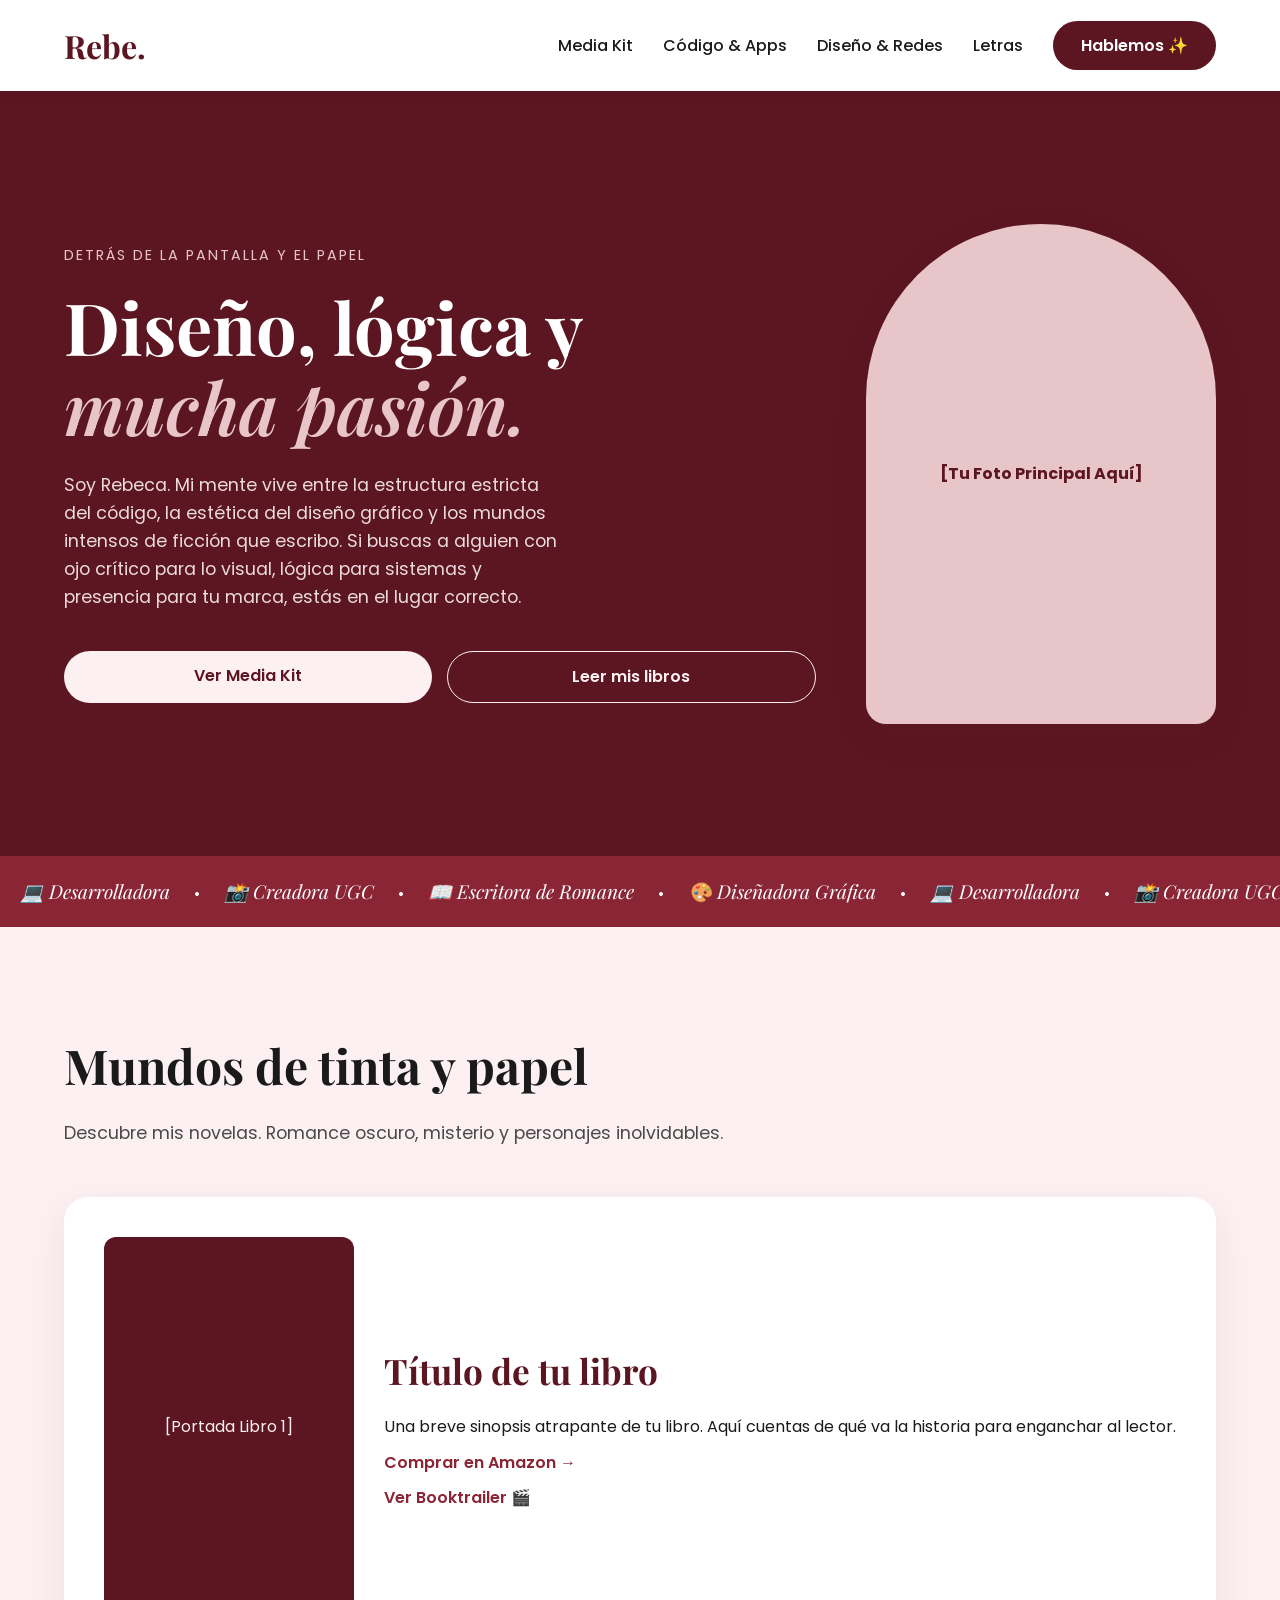
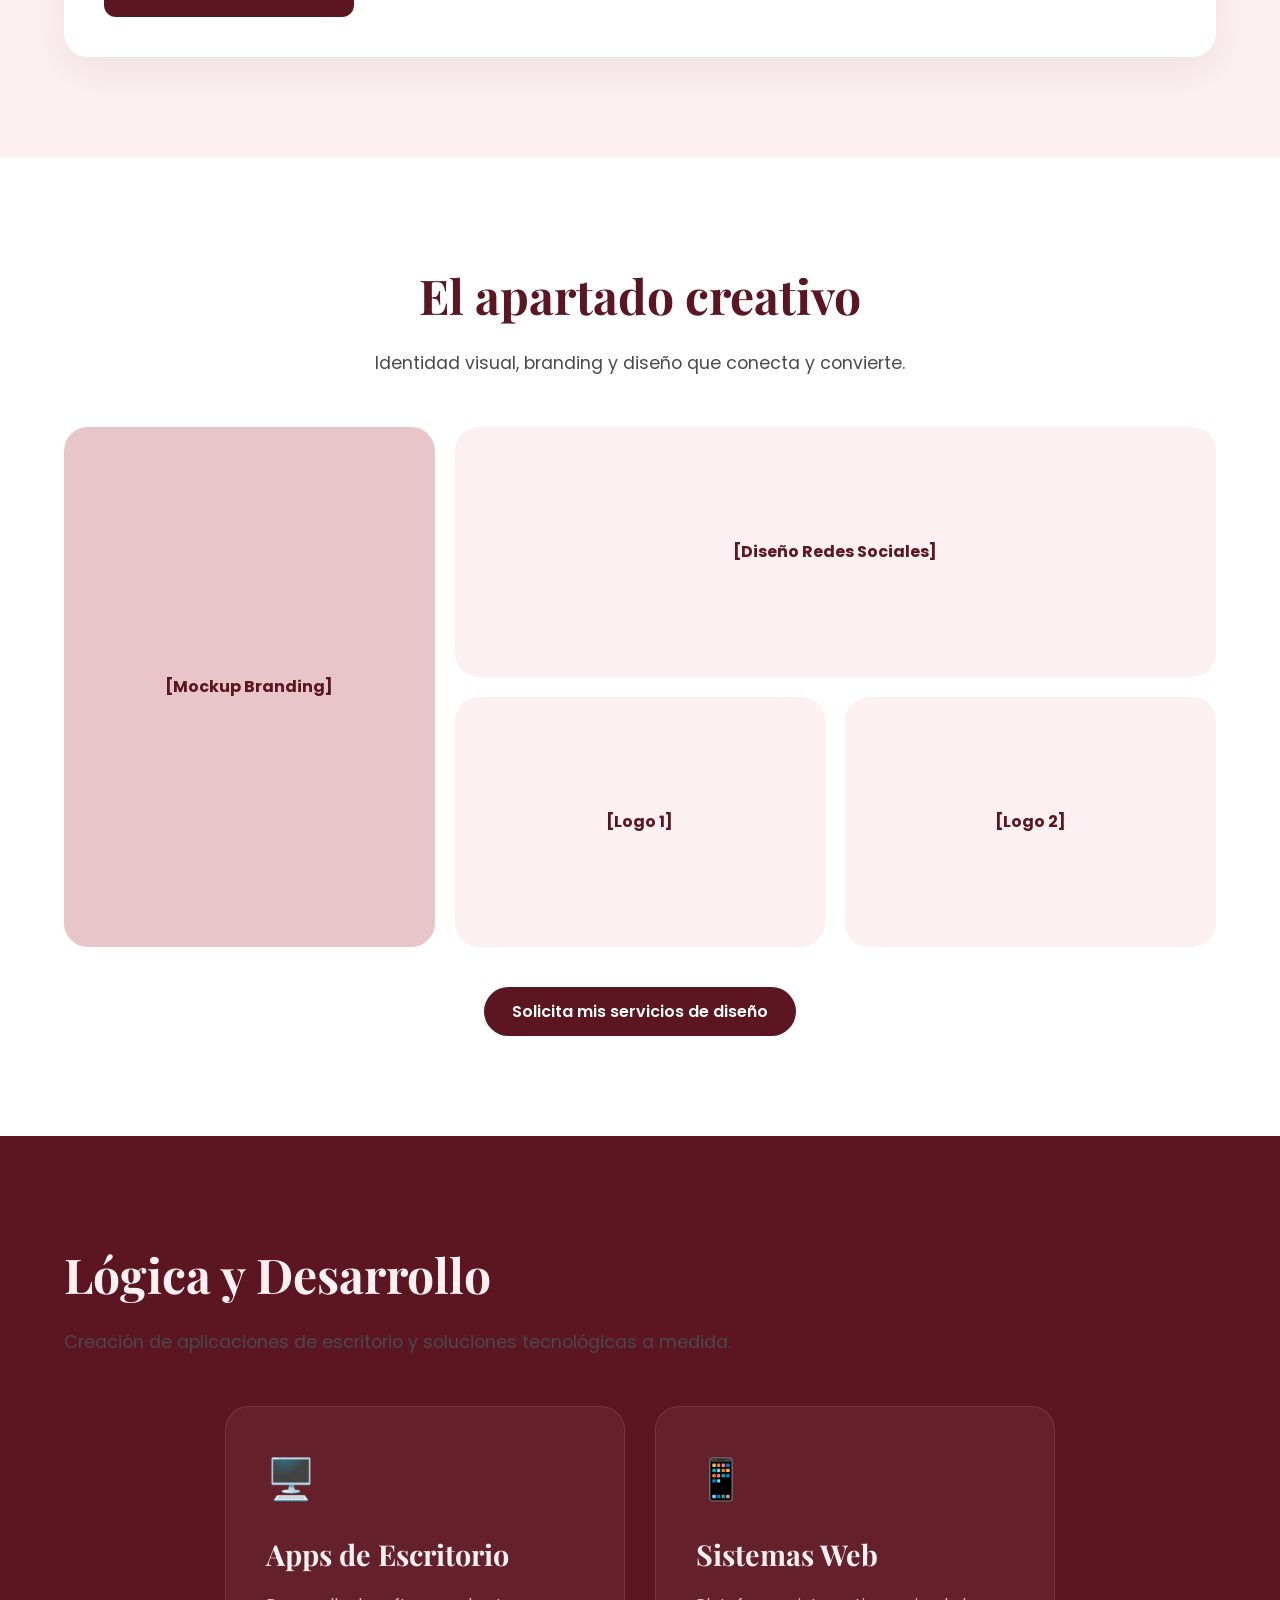
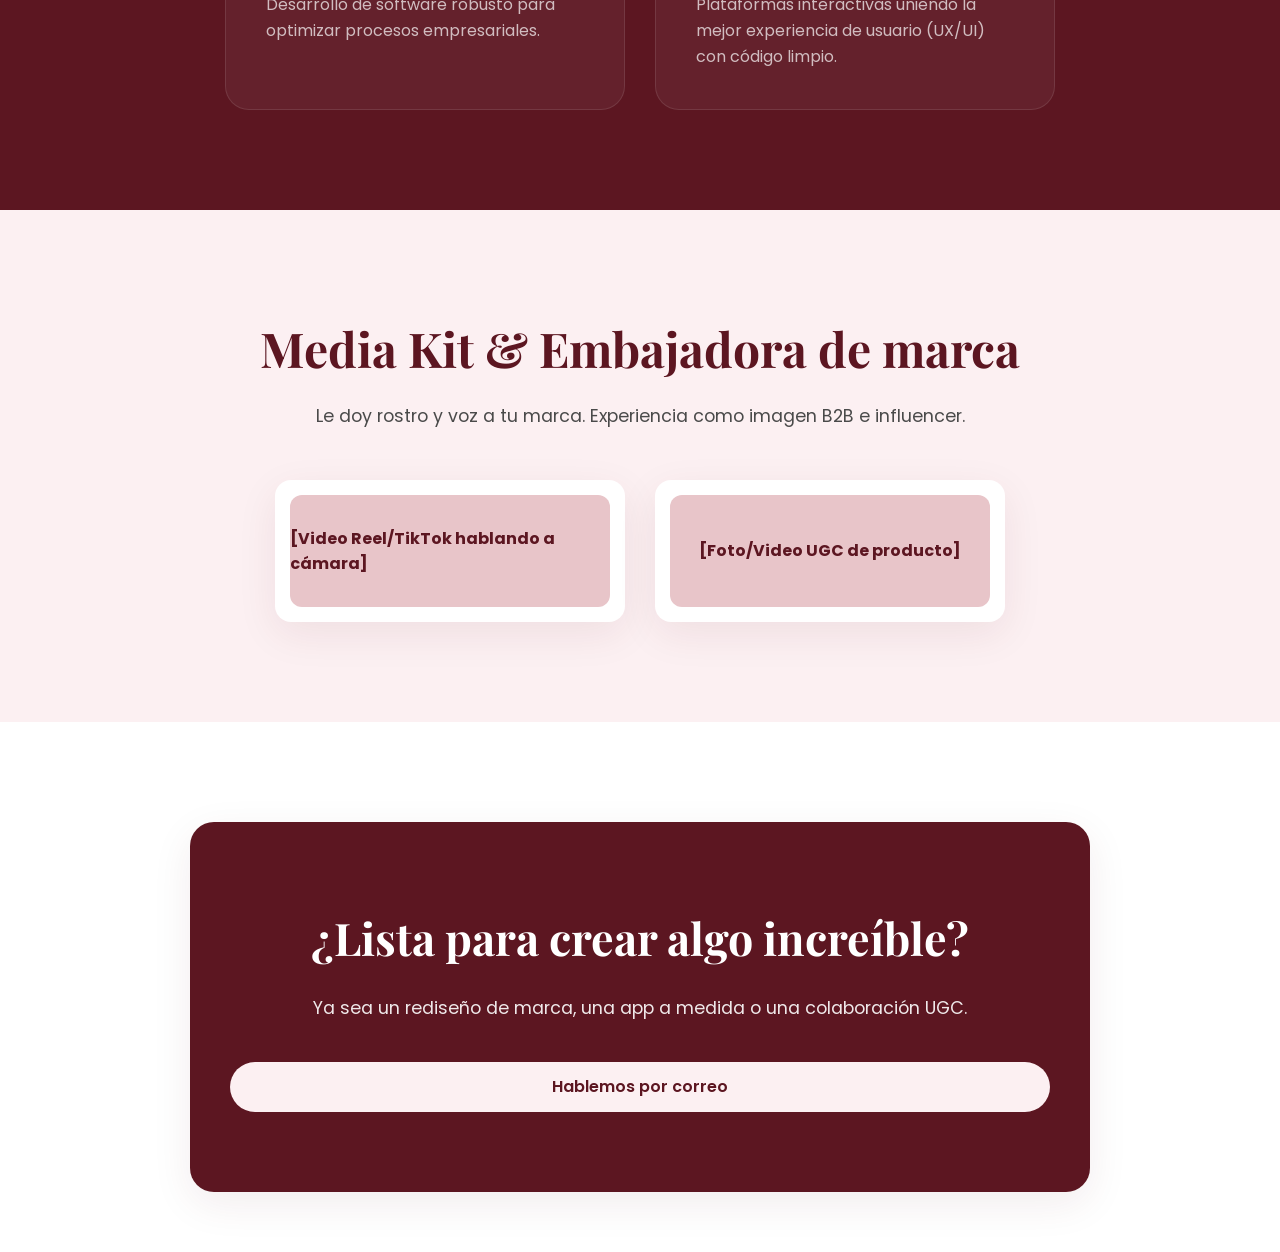
==== commit 5657d3f1: "volvio" ====
--- a/index.html
+++ b/index.html
@@ -3,344 +3,140 @@
 <head>
     <meta charset="UTF-8">
     <meta name="viewport" content="width=device-width, initial-scale=1.0">
-    <title>Sigetotal | Software Administrativo</title>
+    <title>Rebe Silva | Código, Diseño & Letras</title>
+    <link rel="icon" type="image/png" href="img/favicon.png">
+    <link href="https://fonts.googleapis.com/css2?family=Playfair+Display:ital,wght@0,400;0,600;0,800;1,600&family=Poppins:wght@300;400;500;600;700&display=swap" rel="stylesheet">
     <link rel="stylesheet" href="css/style.css">
-    <link href="https://cdnjs.cloudflare.com/ajax/libs/font-awesome/6.0.0/css/all.min.css" rel="stylesheet">
 </head>
 <body>
-    <div class="static-top-bar">
-    <div class="container top-bar-content">
-        <a href="mailto:sigetotaloficial@gmail.com" class="top-bar-email">
-            ventas@sigetotal.com
-        </a>
-        <div class="top-bar-socials">
-            <a href="https://instagram.com/sigetotal" target="_blank">
-                <i class="fab fa-instagram"></i>
-            </a>
-            <a href="https://linkedin.com/company/sigetotal" target="_blank">
-                <i class="fab fa-linkedin"></i>
-            </a>
-        </div>
-    </div>
-</div>
+    
+    <div id="header-container"></div>
 
-    <div id="header-placeholder"></div>
+    <main>
+        <section class="hero bg-wine">
+            <div class="hero-text">
+                <span class="eyebrow">Detrás de la pantalla y el papel</span>
+                <h1>Diseño, lógica y <br><span class="italic-serif">mucha pasión.</span></h1>
+                <p>Soy Rebeca. Mi mente vive entre la estructura estricta del código, la estética del diseño gráfico y los mundos intensos de ficción que escribo. Si buscas a alguien con ojo crítico para lo visual, lógica para sistemas y presencia para tu marca, estás en el lugar correcto.</p>
+                <div class="hero-buttons">
+                    <a href="#mediakit" class="btn-light">Ver Media Kit</a>
+                    <a href="#letras" class="btn-outline-light">Leer mis libros</a>
+                </div>
+            </div>
+            <div class="hero-image">
+                <div class="image-placeholder arch">
+                    <p>[Tu Foto Principal Aquí]</p>
+                </div>
+            </div>
+        </section>
 
-    <section id="inicio" class="hero">
-    <video class="hero-video" autoplay loop muted playsinline>
-        <source src="img/video.mp4" type="video/mp4"> </video>
-
-    <div class="hero-overlay"></div>
-
-    <div class="container hero-content">
-        <div class="hero-text">
-            <span class="subtitle">Moderno, seguro y escalable.</span>
-            <h1>Software administrativo integral para tu negocio</h1>
-            <p>Automatiza tus procesos con nuestra solución diseñada para potenciar el crecimiento y tener el control total de tu empresa.</p>
-            <a href="#precios" class="btn-primary">Comienza ahora</a>
-        </div>
-        <div class="hero-image">
-            <div class="image-mockup">
-                <img src="img/pc.png" alt="Interfaz de Sigetotal" class="img-fluid-mockup">    
-                <!--<p>Imagen de la Plataforma</p>-->
+        <div class="marquee-wrapper">
+            <div class="marquee-content">
+                <span>💻 Desarrolladora</span> • <span>📸 Creadora UGC</span> • <span>📖 Escritora de Romance</span> • <span>🎨 Diseñadora Gráfica</span> • 
+                <span>💻 Desarrolladora</span> • <span>📸 Creadora UGC</span> • <span>📖 Escritora de Romance</span> • <span>🎨 Diseñadora Gráfica</span> •
             </div>
         </div>
-    </div>
-</section>
 
-    <section id="soluciones" class="ofrecemos">
-        <div class="container">
-            <h2 class="section-title">¿Qué Ofrecemos?</h2>
-            <p class="section-subtitle">Un sistema completo que se adapta a tu negocio, desde emprendedores hasta grandes empresas.</p>
-            
-            <div class="grid-3">
-                <div class="card feature-card">
-                    <div class="icon"><i class="fas fa-shield-alt"></i></div>
-                    <h3>Control Total</h3>
-                    <p>Gestiona todos tus procesos empresariales desde un único lugar. Inventario, facturación y más, todo integrado.</p>
-                </div>
-                <div class="card feature-card">
-                    <div class="icon"><i class="fas fa-coins"></i></div>
-                    <h3>Multi-moneda y Fiscal</h3>
-                    <p>Manejo completo de múltiples monedas con tasas actualizadas, retenciones y facturación homologada.</p>
-                </div>
-                <div class="card feature-card">
-                    <div class="icon"><i class="fas fa-plug"></i></div>
-                    <h3>Integración Total</h3>
-                    <p>Conecta con máquinas fiscales, facturación digital y más. API robusta para cada operación.</p>
-                </div>
+        <section id="letras" class="books-section bg-light-pink">
+            <div class="section-header">
+                <h2>Mundos de tinta y papel</h2>
+                <p>Descubre mis novelas. Romance oscuro, misterio y personajes inolvidables.</p>
             </div>
-        </div>
-    </section>
-
-    <section id="caracteristicas" class="caracteristicas">
-        <div class="container">
-            <h2 class="section-title" style="color: var(--dark-blue-1);">Características detalladas</h2>
-            
-            <div class="grid-2 features-extended">
-                <div class="list-group">
-                    <h3><div class="icon-small"><i class="fas fa-plug"></i></div> Integraciones y Drones</h3>
-                    <ul>
-                        <!-- <li>API REST con documentación completa</li> 
-                        <li>Webhooks para eventos en tiempo real</li>
-                        <li>Recordatorios de pago por SMS y correo electrónico</li>-->
-                        <li>Ingreso automáticos de facturas de proveedores</li>
-                        <li>Validación de pago móvil automático</li>
-                        <li>Cuentas por cobrar y manejo de cuotas</li>
-                        <li>Reportes con importación y exportación Excel</li>
-                    </ul>
-                </div>
-                
-                <div class="list-group">
-                    <h3><div class="icon-small"><i class="fas fa-users"></i></div> Gestión de Registros</h3>
-                    <ul>
-                        <li>Licencia del sistema sujeto al RIF de la empresa</li>
-                        <li>Registro de clientes, proveedores, departamentos y vendedores</li>
-                        <li>Manejo de usuarios individuales</li>
-                        <li>Reportes con información de clientes, ventas y transacciones</li>
-                    </ul>
-                </div>
-
-                <div class="list-group">
-                    <h3><div class="icon-small"><i class="fas fa-coins"></i></div> Moneda y Fiscal</h3>
-                    <ul>
-                        <li>Multi-moneda con tasas actualizadas diariamente</li>
-                        <li>Cálculo automático de IGTF</li>
-                        <li>Retenciones IVA e ISLR</li>
-                        <li>Facturación en múltiples monedas</li>
-                    </ul>
-                </div>
-
-                <div class="list-group">
-                    <h3><div class="icon-small"><i class="fas fa-barcode"></i></div> Escáner de Códigos</h3>
-                    <ul>
-                        <li>Escaneo de códigos de barras y QR</li>
-                        <li>Carga automática de productos en venta</li>
-                        <li>Búsqueda automática de productos al escanear</li>
-                        <li>Múltiples formatos de códigos sin limitaciones</li>
-                    </ul>
-                </div>
-
-                <div class="list-group">
-                    <h3><div class="icon-small"><i class="fas fa-user-tie"></i></div> Gestión de Vendedores</h3>
-                    <ul>
-                        <li>Sistema completo con perfiles individuales</li>
-                        <li>Configuración de comisiones por porcentajes</li>
-                        <li>Asignación de vendedores a clientes particulares</li>
-                        <li>Reportes detallados de ventas y comisiones</li>
-                    </ul>
-                </div>
-
-               <!-- <div class="list-group">
-                    <h3><div class="icon-small"><i class="fas fa-truck"></i></div> Datos o Configuraciones Básicas</h3>
-                    <ul>
-                        <li>Licencia del sistema relacionada al RIF de la empresa</li>
-                        <li>Registro de departamentos</li>
-                        <li>Seguimiento de entregas y confirmación de recepción</li>
-                    </ul>
-                </div>-->
-            </div>
-        </div>
-    </section>
-
-    <section id="precios" class="precios">
-        <div class="container">
-            <h2 class="section-title">Planes y precios del software</h2>
-            <p class="section-subtitle">Elige el plan que mejor se adapte a tu negocio</p>
-
-            <div class="grid-3 pricing-grid">
-                <div class="card pricing-card">
-                    <h3>Standard</h3>
-                    <div class="price"><span>$</span>XXX<span>/anual</span></div>
-                    <ul class="pricing-features">
-                        <li><i class="fas fa-check"></i> Módulo de ventas e inventario</li>
-                        <li><i class="fas fa-check"></i> Inventario con costos multimoneda</li>
-                        <li><i class="fas fa-check"></i> Cuentas por cobrar</li>
-                        <li><i class="fas fa-check"></i> Comisiones de vendedores</li>
-                        <li><i class="fas fa-check"></i> Instalación hasta 2 computadoras</li>
-                    </ul>
-                    <a href="https://wa.me/p/26918767441057539/584223500048" target="_blank" rel="noopener noreferrer" class="btn-outline">Solicitar información</a>
-                </div>
-
-                <div class="card pricing-card popular">
-                    <div class="badge">Más Popular</div>
-                    <h3>Professional</h3>
-                    <div class="price"><span>$</span>XXX<span>/anual</span></div>
-                    <ul class="pricing-features">
-                        <li><i class="fas fa-check"></i> Módulo de compras</li>
-                        <li><i class="fas fa-check"></i> Funciones y monitor fiscal</li>
-                        <li><i class="fas fa-check"></i> Libros contables, retenciones e impuestos</li>
-                        <li><i class="fas fa-check"></i> Cuentas por pagar y gastos</li>
-                        <li><i class="fas fa-check"></i> Instalación hasta 3 computadoras</li>
-                    </ul>
-                    <a href="https://wa.me/p/26445566705048580/584223500048" target="_blank" rel="noopener noreferrer" class="btn-primary">Solicitar información</a>
-                </div>
-
-                <div class="card pricing-card">
-                    <h3>Farmacia</h3>
-                    <div class="price"><span>$</span>XXX<span>/anual</span></div>
-                    <ul class="pricing-features">
-                        <li><i class="fas fa-check"></i> Conexión directa a droguerías</li>
-                        <li><i class="fas fa-check"></i> Descarga automáticas de facturas de compras</li>
-                        <li><i class="fas fa-check"></i> Inventario por laboratorios</li>   
-                        <li><i class="fas fa-check"></i> Instalación hasta 4 computadoras + servidor</li>
-                    </ul>
-                    <a href="https://wa.me/p/25947387671579293/584223500048" target="_blank" rel="noopener noreferrer" class="btn-outline">Solicitar información</a>
-                </div>
-            </div>
-
-            <div class="custom-plan">
-                <h3>¿Necesitas un plan personalizado?</h3>
-                <p>Si tu negocio requiere más que facturas, sucursales adicionales o funcionalidades específicas, podemos crear un plan a tu medida.</p>
-                <a href="#contacto" class="btn-primary">Solicitar cotización sin compromiso</a>
-            </div>
-        </div>
-    </section>
-
-    <section class="clientes-section">
-    <div class="container" style="text-align: center;">
-        <h2 class="section-title" style="color: var(--dark-blue-1);">Nuestros tutoriales disponibles para ti</h2>
-    </div>
-    
-    <div class="carousel-wrapper">
-        <div class="video-carousel" id="clientes-carousel">
-            
-            <a href="https://www.youtube.com/watch?v=zHfjGz8-iYI&t=20s&pp=ygUJc2lnZXRvdGFs" target="_blank" class="video-card">
-                <img src="https://i.ytimg.com/vi/zHfjGz8-iYI/hq720.jpg?sqp=-oaymwEnCNAFEJQDSFryq4qpAxkIARUAAIhCGAHYAQHiAQoIGBACGAY4AUAB&rs=AOn4CLBktiDxaLgsJNuAo9DjLg7hRcWVOA" alt="Cliente 1" class="video-thumb" draggable="false">
-                <div class="play-btn"><i class="fas fa-play"></i></div>
-            </a>
-
-            <a href="https://www.youtube.com/watch?v=BQrxEWGUqWk&pp=ygUJc2lnZXRvdGFs" target="_blank" class="video-card">
-                <img src="https://i.ytimg.com/vi/BQrxEWGUqWk/hq720.jpg?sqp=-oaymwEnCNAFEJQDSFryq4qpAxkIARUAAIhCGAHYAQHiAQoIGBACGAY4AUAB&rs=AOn4CLBJmuLefUM924WAvyYdiaRHOUIBbg" alt="Cliente 2" class="video-thumb" draggable="false">
-                <div class="play-btn"><i class="fas fa-play"></i></div>
-            </a>
-            
-            <a href="https://www.youtube.com/watch?v=zHfjGz8-iYI&t=20s&pp=ygUJc2lnZXRvdGFs" target="_blank" class="video-card">
-                <img src="https://i.ytimg.com/vi/zHfjGz8-iYI/hq720.jpg?sqp=-oaymwEnCNAFEJQDSFryq4qpAxkIARUAAIhCGAHYAQHiAQoIGBACGAY4AUAB&rs=AOn4CLBktiDxaLgsJNuAo9DjLg7hRcWVOA" alt="Cliente 1" class="video-thumb" draggable="false">
-                <div class="play-btn"><i class="fas fa-play"></i></div>
-            </a>
-
-            <a href="https://www.youtube.com/watch?v=BQrxEWGUqWk&pp=ygUJc2lnZXRvdGFs" target="_blank" class="video-card">
-                <img src="https://i.ytimg.com/vi/BQrxEWGUqWk/hq720.jpg?sqp=-oaymwEnCNAFEJQDSFryq4qpAxkIARUAAIhCGAHYAQHiAQoIGBACGAY4AUAB&rs=AOn4CLBJmuLefUM924WAvyYdiaRHOUIBbg" alt="Cliente 2" class="video-thumb" draggable="false">
-                <div class="play-btn"><i class="fas fa-play"></i></div>
-            </a>
-            
-            <a href="https://www.youtube.com/watch?v=zHfjGz8-iYI&t=20s&pp=ygUJc2lnZXRvdGFs" target="_blank" class="video-card">
-                <img src="https://i.ytimg.com/vi/zHfjGz8-iYI/hq720.jpg?sqp=-oaymwEnCNAFEJQDSFryq4qpAxkIARUAAIhCGAHYAQHiAQoIGBACGAY4AUAB&rs=AOn4CLBktiDxaLgsJNuAo9DjLg7hRcWVOA" alt="Cliente 1" class="video-thumb" draggable="false">
-                <div class="play-btn"><i class="fas fa-play"></i></div>
-            </a>
-
-            <a href="https://www.youtube.com/watch?v=BQrxEWGUqWk&pp=ygUJc2lnZXRvdGFs" target="_blank" class="video-card">
-                <img src="https://i.ytimg.com/vi/BQrxEWGUqWk/hq720.jpg?sqp=-oaymwEnCNAFEJQDSFryq4qpAxkIARUAAIhCGAHYAQHiAQoIGBACGAY4AUAB&rs=AOn4CLBJmuLefUM924WAvyYdiaRHOUIBbg" alt="Cliente 2" class="video-thumb" draggable="false">
-                <div class="play-btn"><i class="fas fa-play"></i></div>
-            </a>
-            
-            <a href="https://www.youtube.com/watch?v=zHfjGz8-iYI&t=20s&pp=ygUJc2lnZXRvdGFs" target="_blank" class="video-card">
-                <img src="https://i.ytimg.com/vi/zHfjGz8-iYI/hq720.jpg?sqp=-oaymwEnCNAFEJQDSFryq4qpAxkIARUAAIhCGAHYAQHiAQoIGBACGAY4AUAB&rs=AOn4CLBktiDxaLgsJNuAo9DjLg7hRcWVOA" alt="Cliente 1" class="video-thumb" draggable="false">
-                <div class="play-btn"><i class="fas fa-play"></i></div>
-            </a>
-
-            <a href="https://www.youtube.com/watch?v=BQrxEWGUqWk&pp=ygUJc2lnZXRvdGFs" target="_blank" class="video-card">
-                <img src="https://i.ytimg.com/vi/BQrxEWGUqWk/hq720.jpg?sqp=-oaymwEnCNAFEJQDSFryq4qpAxkIARUAAIhCGAHYAQHiAQoIGBACGAY4AUAB&rs=AOn4CLBJmuLefUM924WAvyYdiaRHOUIBbg" alt="Cliente 2" class="video-thumb" draggable="false">
-                <div class="play-btn"><i class="fas fa-play"></i></div>
-            </a>
-            
-            <a href="https://www.youtube.com/watch?v=zHfjGz8-iYI&t=20s&pp=ygUJc2lnZXRvdGFs" target="_blank" class="video-card">
-                <img src="https://i.ytimg.com/vi/zHfjGz8-iYI/hq720.jpg?sqp=-oaymwEnCNAFEJQDSFryq4qpAxkIARUAAIhCGAHYAQHiAQoIGBACGAY4AUAB&rs=AOn4CLBktiDxaLgsJNuAo9DjLg7hRcWVOA" alt="Cliente 1" class="video-thumb" draggable="false">
-                <div class="play-btn"><i class="fas fa-play"></i></div>
-            </a>
-
-            <a href="https://www.youtube.com/watch?v=BQrxEWGUqWk&pp=ygUJc2lnZXRvdGFs" target="_blank" class="video-card">
-                <img src="https://i.ytimg.com/vi/BQrxEWGUqWk/hq720.jpg?sqp=-oaymwEnCNAFEJQDSFryq4qpAxkIARUAAIhCGAHYAQHiAQoIGBACGAY4AUAB&rs=AOn4CLBJmuLefUM924WAvyYdiaRHOUIBbg" alt="Cliente 2" class="video-thumb" draggable="false">
-                <div class="play-btn"><i class="fas fa-play"></i></div>
-            </a>
-            
-            <a href="https://www.youtube.com/watch?v=zHfjGz8-iYI&t=20s&pp=ygUJc2lnZXRvdGFs" target="_blank" class="video-card">
-                <img src="https://i.ytimg.com/vi/zHfjGz8-iYI/hq720.jpg?sqp=-oaymwEnCNAFEJQDSFryq4qpAxkIARUAAIhCGAHYAQHiAQoIGBACGAY4AUAB&rs=AOn4CLBktiDxaLgsJNuAo9DjLg7hRcWVOA" alt="Cliente 1" class="video-thumb" draggable="false">
-                <div class="play-btn"><i class="fas fa-play"></i></div>
-            </a>
-
-            <a href="https://www.youtube.com/watch?v=BQrxEWGUqWk&pp=ygUJc2lnZXRvdGFs" target="_blank" class="video-card">
-                <img src="https://i.ytimg.com/vi/BQrxEWGUqWk/hq720.jpg?sqp=-oaymwEnCNAFEJQDSFryq4qpAxkIARUAAIhCGAHYAQHiAQoIGBACGAY4AUAB&rs=AOn4CLBJmuLefUM924WAvyYdiaRHOUIBbg" alt="Cliente 2" class="video-thumb" draggable="false">
-                <div class="play-btn"><i class="fas fa-play"></i></div>
-            </a>
-            
-            <a href="https://www.youtube.com/watch?v=zHfjGz8-iYI&t=20s&pp=ygUJc2lnZXRvdGFs" target="_blank" class="video-card">
-                <img src="https://i.ytimg.com/vi/zHfjGz8-iYI/hq720.jpg?sqp=-oaymwEnCNAFEJQDSFryq4qpAxkIARUAAIhCGAHYAQHiAQoIGBACGAY4AUAB&rs=AOn4CLBktiDxaLgsJNuAo9DjLg7hRcWVOA" alt="Cliente 1" class="video-thumb" draggable="false">
-                <div class="play-btn"><i class="fas fa-play"></i></div>
-            </a>
-
-            <a href="https://www.youtube.com/watch?v=BQrxEWGUqWk&pp=ygUJc2lnZXRvdGFs" target="_blank" class="video-card">
-                <img src="https://i.ytimg.com/vi/BQrxEWGUqWk/hq720.jpg?sqp=-oaymwEnCNAFEJQDSFryq4qpAxkIARUAAIhCGAHYAQHiAQoIGBACGAY4AUAB&rs=AOn4CLBJmuLefUM924WAvyYdiaRHOUIBbg" alt="Cliente 2" class="video-thumb" draggable="false">
-                <div class="play-btn"><i class="fas fa-play"></i></div>
-            </a>
-                        
-        </div>
-    </div>
-</section>
-
-    <section class="partners-section">
-        <div class="container">
-            <h2 class="section-title" style="color: var(--dark-blue-1); text-align: center;">El trabajo en equipo siempre es<br>más efectivo y mejor</h2>
-            <p class="section-subtitle" style="text-align: center;">Integración que incrementa sus ventas</p>
-
-            <div class="grid-4 partners-grid">
-                <div class="partner-card">
-                    <video class="card-video" autoplay loop muted playsinline>
-                        <source src="img/video1.mp4" type="video/mp4">
-                    </video>
-                    <div class="card-content">
-                        <h4>SISTEMA GERENCIAL</h4>
-                        <p>Multisede + Nube</p>
-                    </div>
-                </div>
-                
-                <div class="partner-card">
-                    <video class="card-video" autoplay loop muted playsinline>
-                        <source src="img/video2.mp4" type="video/mp4">
-                    </video>
-                    <div class="card-content">
-                        <h42>SIGEAPP</h42>
-                        <p>Versión móvil</p>
-                    </div>
-                </div>
-                
-                <div class="partner-card">
-                    <video class="card-video" autoplay loop muted playsinline>
-                        <source src="img/video3.mp4" type="video/mp4">
-                    </video>
-                    <div class="card-content">
-                        <h42>LIGHT APP</h42>
-                        <p>Punto de Venta</p>
-                    </div>
-                </div>
-                
-                <div class="partner-card">
-                    <video class="card-video" autoplay loop muted playsinline>
-                        <source src="img/video4.mp4" type="video/mp4">
-                    </video>
-                    <div class="card-content">
-                        <h42>E-COMMERCE</h42>
-                        <p>Tienda Online</p>
+            <div class="bento-grid">
+                <div class="bento-card bg-white book-card">
+                    <div class="book-cover">[Portada Libro 1]</div>
+                    <div class="book-info">
+                        <h3>Título de tu libro</h3>
+                        <p>Una breve sinopsis atrapante de tu libro. Aquí cuentas de qué va la historia para enganchar al lector.</p>
+                        <div class="book-links">
+                            <a href="#" class="btn-link">Comprar en Amazon →</a>
+                            <a href="#" class="btn-link">Ver Booktrailer 🎬</a>
+                        </div>
                     </div>
                 </div>
             </div>
-        </div>
-    </section>
+        </section>
 
-    <div id="videoModal" class="video-modal">
-        <div class="modal-overlay"></div>
-        <div class="modal-content">
-            <span class="close-modal">&times;</span>
-            <div class="video-container">
-                <iframe id="videoIframe" src="" frameborder="0" allow="autoplay; encrypted-media" allowfullscreen style="display:none;"></iframe>
-                
-                <video id="modalLocalVideo" controls playsinline style="display:none; width:100%; border-radius:12px;"></video>
+        <section id="diseño" class="design-section bg-white">
+            <div class="section-header center">
+                <h2 class="wine-text">El apartado creativo</h2>
+                <p>Identidad visual, branding y diseño que conecta y convierte.</p>
             </div>
-        </div>
-    </div>
+            <div class="design-grid">
+                <div class="design-item tall">[Mockup Branding]</div>
+                <div class="design-item wide">[Diseño Redes Sociales]</div>
+                <div class="design-item">[Logo 1]</div>
+                <div class="design-item">[Logo 2]</div>
+            </div>
+            <div class="center-btn">
+                <a href="#contacto" class="btn-wine">Solicita mis servicios de diseño</a>
+            </div>
+        </section>
 
-    <div id="footer-placeholder"></div>
+        <section id="apps" class="apps-section bg-wine">
+            <div class="section-header light-text">
+                <h2>Lógica y Desarrollo</h2>
+                <p>Creación de aplicaciones de escritorio y soluciones tecnológicas a medida.</p>
+            </div>
+            <div class="services-grid">
+                <div class="service-card dark-card">
+                    <div class="card-icon">🖥️</div>
+                    <h3>Apps de Escritorio</h3>
+                    <p>Desarrollo de software robusto para optimizar procesos empresariales.</p>
+                </div>
+                <div class="service-card dark-card">
+                    <div class="card-icon">📱</div>
+                    <h3>Sistemas Web</h3>
+                    <p>Plataformas interactivas uniendo la mejor experiencia de usuario (UX/UI) con código limpio.</p>
+                </div>
+            </div>
+        </section>
+
+        <section id="mediakit" class="mediakit-section bg-light-pink">
+            <div class="section-header center">
+                <h2 class="wine-text">Media Kit & Embajadora de marca</h2>
+                <p>Le doy rostro y voz a tu marca. Experiencia como imagen B2B e influencer.</p>
+            </div>
+            <div class="ig-grid">
+                <div class="ig-post">
+                    <div class="video-placeholder">[Video Reel/TikTok hablando a cámara]</div>
+                    <p class="ig-caption"><strong>@rebesiro</strong> Creando contenido auténtico para marcas que quieren destacar.</p>
+                </div>
+                <div class="ig-post">
+                    <div class="video-placeholder">[Foto/Video UGC de producto]</div>
+                    <p class="ig-caption"><strong>@rebesiro</strong> Reseñas, unboxings y vlogs estilo de vida.</p>
+                </div>
+            </div>
+        </section>
+    </main>
+
+    <div id="footer-container"></div>
+
     <script src="js/main.js"></script>
+
+    <script>
+    document.addEventListener("click", (e) => {
+        
+        if (e.target.closest(".hamburger")) {
+            const hamburger = document.querySelector(".hamburger");
+            const navMenu = document.querySelector(".nav-menu");
+            
+            if (hamburger && navMenu) {
+                hamburger.classList.toggle("active");
+                navMenu.classList.toggle("active");
+            }
+        }
+        if (e.target.closest(".nav-links a") || e.target.closest(".nav-menu .btn-primary")) {
+            const hamburger = document.querySelector(".hamburger");
+            const navMenu = document.querySelector(".nav-menu");
+            
+            if (hamburger && navMenu) {
+                hamburger.classList.remove("active");
+                navMenu.classList.remove("active");
+            }
+        }
+    });
+</script>
+
 </body>
 </html>
--- a/css/style.css
+++ b/css/style.css
@@ -1,1236 +1,727 @@
-/* =========================================
-   IMPORTACIÓN DE FUENTES TIPOGRÁFICAS
-   ========================================= */
-@import url('https://fonts.googleapis.com/css2?family=Bebas+Neue&family=Montserrat:wght@400;500;600;700;800&display=swap');
-
-/* =========================================
-   Variables y Estilos Base
-   ========================================= */
+/* --- VARIABLES DE COLOR (Estética Dark Romance + Creativa) --- */
 :root {
-    --dark-blue-1: #051138;
-    --dark-blue-2: #06166E;
-    --medium-blue: #4549C6;
-    --light-blue: #B2C5E4;
-    --white: #ffffff;
+    --wine: #5C1621; /* Vino tinto profundo */
+    --wine-light: #8A2536; /* Rojo cereza oscuro */
+    --pink-soft: #FCF0F2; /* Rosado muy claro para fondos */
+    --pink-dusty: #E8C5C9; /* Rosado empolvado para acentos */
+    --black: #1A1A1A;
+    --white: #FFFFFF;
+    --text-gray: #4A4A4A;
     
-    /* Nuevas variables Tipográficas */
-    --font-display: 'Bebas Neue', sans-serif; /* Títulos de alto impacto */
-    --font-primary: 'Nexa', 'Montserrat', sans-serif; /* Textos limpios y legibles */
-
-    /* Variables para sombras */
-    --shadow-sm: 0 2px 4px rgba(0,0,0,0.05);
-    --shadow-md: 0 10px 15px -3px rgba(0,0,0,0.1), 0 4px 6px -2px rgba(0,0,0,0.05);
-    --shadow-lg: 0 20px 25px -5px rgba(0,0,0,0.1), 0 10px 10px -5px rgba(0,0,0,0.04);
-    
-    /* Transición estándar */
-    --transition: all 0.3s cubic-bezier(0.4, 0, 0.2, 1);
-}
-
-* {
-    margin: 0;
-    padding: 0;
-    box-sizing: border-box;
-    /* Quitamos el font-family genérico de aquí para controlarlo mejor */
-}
-
-html {
-    scroll-behavior: smooth;
-}
-
+    --shadow-soft: 0 12px 40px rgba(92, 22, 33, 0.08);
+    --border-radius: 24px;
+}
+
+/* --- RESET Y FUENTES --- */
+* { margin: 0; padding: 0; box-sizing: border-box; }
+html { scroll-behavior: smooth; }
 body {
-    background-color: var(--white);
-    color: var(--dark-blue-1);
+    background-color: var(--pink-soft);
+    color: var(--black);
+    font-family: 'Poppins', sans-serif;
     line-height: 1.6;
-    font-family: var(--font-primary); /* Aplicamos Nexa/Montserrat al cuerpo */
-    overflow-x: hidden;
-}
-
-/* =========================================
-   JERARQUÍA TIPOGRÁFICA
-   ========================================= */
-h1 { 
-    font-family: var(--font-primary);
-    font-weight: 800;
-    letter-spacing: 1.5px;
-    line-height: 1.1;
-    }
-
-h2, .logo h2, .price, .accion-box h3 {
-    font-family: var(--font-display);
-    font-weight: 400; /* Bebas Neue ya es gruesa por naturaleza */
-    letter-spacing: 1.5px;
-    line-height: 1.1;
-}
-
-.container {
-    max-width: 1200px;
-    margin: 0 auto;
-    padding: 0 20px;
-}
-
-/* =========================================
-   BARRA SUPERIOR ESTÁTICA
-   ========================================= */
-.static-top-bar {
-    background-color: var(--dark-blue-1); 
-    color: var(--light-blue);
-    height: 40px; /* Altura exacta para alinear el menú */
+}
+
+h1, h2, h3, .logo {
+    font-family: 'Playfair Display', serif;
+    font-weight: 700;
+}
+
+.italic-serif { font-style: italic; font-weight: 600; color: var(--pink-dusty); }
+.wine-text { color: var(--wine); }
+.light-text { color: var(--pink-soft); }
+
+/* --- UTILIDADES DE FONDO --- */
+.bg-wine { background-color: var(--wine); color: var(--white); }
+.bg-light-pink { background-color: var(--pink-soft); }
+.bg-white { background-color: var(--white); }
+
+/* --- NAVEGACIÓN --- */
+
+/* --- AJUSTES NAVEGACIÓN DESKTOP --- */
+.nav-menu {
     display: flex;
     align-items: center;
-    border-bottom: 1px solid rgba(255, 255, 255, 0.1); 
+    gap: 30px;
+}
+
+/* Ocultamos la hamburguesa en escritorio */
+.hamburger {
+    display: none;
+    cursor: pointer;
+}
+
+.hamburger .bar {
+    display: block;
+    width: 25px;
+    height: 3px;
+    margin: 5px auto;
+    transition: all 0.3s ease-in-out;
+    background-color: var(--wine); /* Usa tu color vino para las líneas */
+    border-radius: 5px;
+}
+
+
+header {
+    display: flex; justify-content: space-between; align-items: center;
+    padding: 20px 5%; background-color: var(--white);
+    position: sticky; top: 0; z-index: 100;
+    box-shadow: 0 4px 20px rgba(0,0,0,0.03);
+}
+.logo { font-size: 32px; color: var(--wine); text-decoration: none; }
+nav ul { list-style: none; display: flex; gap: 30px; }
+nav a { text-decoration: none; color: var(--black); font-size: 1rem; font-weight: 500; font-family: 'Poppins', sans-serif;}
+nav a:hover { color: var(--wine-light); }
+
+/* --- BOTONES --- */
+.btn-primary, .btn-wine, .btn-light, .btn-outline-light {
+    display: inline-block; padding: 12px 28px; border-radius: 30px;
+    text-decoration: none; font-weight: 600; font-size: 1rem;
+    font-family: 'Poppins', sans-serif; transition: all 0.3s ease;
+}
+.btn-primary, .btn-wine { background-color: var(--wine); color: var(--white); }
+.btn-primary:hover, .btn-wine:hover { background-color: var(--wine-light); transform: translateY(-2px); }
+.btn-light { background-color: var(--pink-soft); color: var(--wine); }
+.btn-light:hover { background-color: var(--white); transform: translateY(-2px); }
+.btn-outline-light { background: transparent; color: var(--pink-soft); border: 1px solid var(--pink-soft); }
+.btn-outline-light:hover { background: var(--pink-soft); color: var(--wine); }
+.btn-link { text-decoration: none; color: var(--wine-light); font-weight: 600; display: block; margin-top: 10px; }
+
+/* --- HERO SECTION --- */
+.hero { display: flex; align-items: center; justify-content: space-between; padding: 100px 5%; min-height: 85vh; }
+.hero-text { flex: 1; padding-right: 50px; }
+.eyebrow { font-family: 'Poppins', sans-serif; font-size: 0.9rem; text-transform: uppercase; letter-spacing: 2px; color: var(--pink-dusty); display: block; margin-bottom: 20px; }
+.hero-text h1 { font-size: 4.5rem; line-height: 1.1; margin-bottom: 25px; }
+.hero-text p { font-family: 'Poppins', sans-serif; font-size: 1.1rem; color: var(--pink-soft); opacity: 0.9; margin-bottom: 40px; max-width: 500px; }
+.hero-buttons { display: flex; gap: 15px; }
+
+/* Foto Hero estilo Arco */
+.image-placeholder.arch {
+    width: 350px; height: 500px;
+    background: var(--pink-dusty);
+    border-radius: 175px 175px 20px 20px;
+    display: flex; align-items: center; justify-content: center;
+    color: var(--wine); font-weight: bold;
+    box-shadow: var(--shadow-soft);
+}
+
+/* --- MARQUEE --- */
+.marquee-wrapper { background-color: var(--wine-light); color: var(--white); padding: 20px 0; overflow: hidden; white-space: nowrap; }
+.marquee-content { display: inline-block; animation: scroll 25s linear infinite; }
+.marquee-content span { font-size: 1.2rem; font-family: 'Playfair Display', serif; font-style: italic; margin: 0 20px; }
+@keyframes scroll { 0% { transform: translateX(0); } 100% { transform: translateX(-50%); } }
+
+/* --- SECCIONES GENERALES --- */
+.section-header { margin-bottom: 50px; }
+.section-header.center { text-align: center; }
+.section-header h2 { font-size: 3rem; margin-bottom: 15px; }
+.section-header p { font-family: 'Poppins', sans-serif; font-size: 1.1rem; color: var(--text-gray); }
+section { padding: 100px 5%; }
+
+/* --- LIBROS (Bento Grid) --- */
+.book-card { display: flex; gap: 30px; padding: 40px; border-radius: var(--border-radius); box-shadow: var(--shadow-soft); align-items: center; }
+.book-cover { width: 250px; height: 380px; background-color: var(--wine); color: var(--pink-soft); display: flex; align-items: center; justify-content: center; border-radius: 12px; }
+.book-info h3 { font-size: 2.2rem; color: var(--wine); margin-bottom: 15px; }
+
+/* --- DISEÑO (Grid Asimétrico) --- */
+.design-grid { display: grid; grid-template-columns: repeat(3, 1fr); grid-auto-rows: 250px; gap: 20px; margin-bottom: 40px; }
+.design-item { background-color: var(--pink-soft); border-radius: var(--border-radius); display: flex; align-items: center; justify-content: center; color: var(--wine); font-weight: bold; }
+.design-item.tall { grid-row: span 2; background-color: var(--pink-dusty); }
+.design-item.wide { grid-column: span 2; }
+.center-btn { text-align: center; }
+
+/* --- APPS / SERVICIOS --- */
+.services-grid { display: flex; gap: 30px; justify-content: center; }
+.service-card { flex: 1; max-width: 400px; padding: 40px; border-radius: var(--border-radius); }
+.dark-card { background-color: rgba(255,255,255,0.05); border: 1px solid rgba(255,255,255,0.1); }
+.dark-card h3 { color: var(--pink-soft); font-size: 1.8rem; margin-bottom: 15px; }
+.dark-card p { color: rgba(255,255,255,0.7); }
+.card-icon { font-size: 40px; margin-bottom: 20px; }
+
+/* --- MEDIA KIT / IG --- */
+.ig-grid { display: flex; gap: 30px; justify-content: center; }
+.ig-post { width: 320px; background: var(--white); padding: 15px; border-radius: 20px; box-shadow: var(--shadow-soft); }
+.video-placeholder { width: 100%; height: 450px; background-color: var(--pink-dusty); border-radius: 12px; display: flex; align-items: center; justify-content: center; color: var(--wine); margin-bottom: 15px; }
+.ig-caption { font-size: 0.9rem; color: var(--text-gray); }
+
+/* --- FOOTER --- */
+.footer { 
+    padding: 100px 5% 60px; /* Esto es lo que le da el respiro arriba y abajo */
+}
+.footer-box { 
+    border-radius: var(--border-radius); 
+    padding: 80px 40px; 
+    text-align: center; 
+    max-width: 900px; 
+    margin: 0 auto; 
+    box-shadow: var(--shadow-soft); 
+}
+.footer-box h2 { 
+    font-size: 2.8rem; 
+    margin-bottom: 20px; 
+    color: var(--white); /* Aseguramos que el título resalte en blanco */
+}
+.footer-box p { 
+    font-size: 1.1rem; 
+    margin-bottom: 40px; 
+    opacity: 0.9; 
+    color: var(--white);
+}
+
+/* =========================================
+   ESTILOS MEDIA KIT
+========================================= */
+
+/* Hero Media Kit */
+.mk-hero { 
+    display: flex; 
+    align-items: center; 
+    justify-content: space-between; 
+    padding: 80px 5%; 
+    min-height: 70vh; 
+    gap: 40px; 
+}
+.mk-hero-content { flex: 1; color: var(--white); }
+.mk-hero-content h1 { font-size: 4rem; margin-bottom: 20px; color: var(--pink-soft); line-height: 1.1; }
+.mk-hero-content p { font-size: 1.15rem; margin-bottom: 35px; opacity: 0.9; max-width: 500px; }
+.mk-hero-image { flex: 1; display: flex; justify-content: center; }
+
+/* Barra de Estadísticas */
+.stats-section { padding: 50px 5%; border-bottom: 1px solid var(--pink-dusty); }
+.stats-grid { 
+    display: flex; 
+    justify-content: space-around; 
+    flex-wrap: wrap; 
+    gap: 30px; 
+    max-width: 1000px; 
+    margin: 0 auto; 
+}
+.stat-item { text-align: center; }
+.stat-item h3 { font-size: 3rem; color: var(--wine); margin-bottom: 0px; font-family: 'Playfair Display', serif; }
+.stat-item p { color: var(--text-gray); font-size: 0.95rem; font-weight: 600; text-transform: uppercase; letter-spacing: 2px; }
+
+/* Ajustes Videos (Reels) */
+.reels-grid { display: flex; gap: 30px; justify-content: center; flex-wrap: wrap; }
+.video-wrapper { 
+    width: 300px; 
+    height: 530px; 
+    border-radius: var(--border-radius); 
+    overflow: hidden; 
+    box-shadow: var(--shadow-soft); 
+    background-color: var(--pink-dusty); /* Color de fondo mientras carga */
+}
+.video-placeholder { 
+    width: 100%; 
+    height: 100%; 
+    display: flex; 
+    align-items: center; 
+    justify-content: center; 
+    color: var(--wine); 
+    font-weight: bold; 
+}
+.reel-video { width: 100%; height: 100%; object-fit: cover; }
+
+/* Ajustes Feed Instagram */
+.ig-post { width: 350px; border-radius: 16px; overflow: hidden; box-shadow: var(--shadow-soft); }
+.ig-header { display: flex; align-items: center; padding: 15px; border-bottom: 1px solid var(--pink-soft); }
+.ig-avatar { width: 36px; height: 36px; border-radius: 50%; margin-right: 12px; }
+.bg-pink-dusty { background-color: var(--pink-dusty); }
+.ig-username { font-weight: 600; font-size: 0.95rem; color: var(--black); }
+.ig-image-placeholder { height: 350px; background-color: var(--pink-dusty); display: flex; align-items: center; justify-content: center; color: var(--wine); font-weight: bold;}
+.ig-image { width: 100%; height: 350px; object-fit: cover; display: block; }
+.ig-actions { padding: 15px; font-size: 1.3rem; display: flex; justify-content: space-between; color: var(--text-gray); }
+.ig-icons-left { letter-spacing: 10px; }
+
+/* =========================================
+   ESTILOS ESPECÍFICOS: TARIFAS Y PAQUETES
+========================================= */
+
+/* Utilidades extra */
+.center { text-align: center; }
+.cta-tarifas { padding: 80px 5%; border-top: 1px solid var(--pink-soft); }
+
+/* Hero de Tarifas */
+.pricing-hero { padding: 100px 5% 60px; }
+.pricing-hero h1 { font-size: 3.5rem; margin-bottom: 15px; }
+
+/* Grid de Precios */
+.pricing-section { padding: 80px 5%; }
+.pricing-grid { 
+    display: flex; 
+    gap: 30px; 
+    justify-content: center; 
+    flex-wrap: wrap; 
+    max-width: 1000px; 
+    margin: 0 auto; 
+}
+.pricing-card { 
+    flex: 1; 
+    min-width: 320px; 
+    max-width: 400px; 
+    padding: 50px 40px; 
+    border-radius: var(--border-radius); 
+    box-shadow: var(--shadow-soft); 
     position: relative;
-    z-index: 10000; /* Asegura que no se tape con nada */
-}
-
-.top-bar-content {
-    width: 100%;
-    display: flex;
-    justify-content: space-between; 
+    transition: transform 0.3s ease;
+}
+.pricing-card:hover { transform: translateY(-5px); }
+
+/* Tipografía de las tarjetas */
+.pricing-card h3 { font-size: 1.8rem; margin-bottom: 10px; font-family: 'Playfair Display', serif; }
+.price { font-size: 3rem; font-weight: 700; color: var(--wine); margin-bottom: 25px; line-height: 1; font-family: 'Poppins', sans-serif;}
+.price span { font-size: 1rem; font-weight: 400; color: var(--text-gray); opacity: 0.8; }
+.pricing-card.featured .price { color: var(--white); }
+.pricing-card.featured .price span { color: var(--pink-soft); }
+
+/* Lista de características */
+.features-list { list-style: none; margin-bottom: 40px; text-align: left; }
+.features-list li { margin-bottom: 15px; font-size: 1.05rem; position: relative; padding-left: 25px; }
+.features-list li::before { content: '✓'; position: absolute; left: 0; color: var(--wine-light); font-weight: bold; }
+.features-list.light-text li::before { color: var(--pink-dusty); }
+
+/* Etiqueta Destacada */
+.badge { 
+    position: absolute; 
+    top: -15px; 
+    left: 50%; 
+    transform: translateX(-50%); 
+    background-color: var(--pink-dusty); 
+    color: var(--wine); 
+    padding: 6px 20px; 
+    border-radius: 20px; 
+    font-size: 0.85rem; 
+    font-weight: 700; 
+    text-transform: uppercase; 
+    letter-spacing: 1px;
+}
+
+/* Botones con borde (outline) */
+.btn-outline-wine { 
+    display: inline-block; padding: 12px 28px; border-radius: 30px;
+    text-decoration: none; font-weight: 600; font-size: 1rem;
+    font-family: 'Poppins', sans-serif; transition: all 0.3s ease;
+    background: transparent; color: var(--wine); border: 2px solid var(--wine); 
+    width: 100%; text-align: center;
+}
+.btn-outline-wine:hover { background: var(--wine); color: var(--white); }
+.btn-light, .btn-outline-light { width: 100%; text-align: center; }
+
+/* =========================================
+   ESTILOS LETRAS
+========================================= */
+
+/* Hero Literario */
+.books-hero { padding: 100px 5% 60px; }
+.books-hero h1 { font-size: 3.8rem; margin-bottom: 15px; }
+
+/* Tarjetas de Libros */
+.book-catalog { padding: 80px 5%; display: flex; flex-direction: column; gap: 60px; }
+.book-showcase-card { 
+    display: flex; 
+    gap: 50px; 
+    max-width: 1000px; 
+    margin: 0 auto; 
+    padding: 50px; 
+    border-radius: var(--border-radius); 
+    box-shadow: var(--shadow-soft);
     align-items: center;
 }
-
-.top-bar-email {
-    color: inherit; 
+.book-showcase-card.reverse { flex-direction: row-reverse; }
+
+.book-cover-large { 
+    width: 300px; 
+    height: 450px; 
+    flex-shrink: 0; 
+    border-radius: 12px; 
+    display: flex; 
+    align-items: center; 
+    justify-content: center; 
+    color: var(--pink-soft); 
+    font-weight: 600; 
+    text-align: center;
+    box-shadow: 10px 10px 30px rgba(0,0,0,0.15); /* Sombra estilo libro físico */
+}
+
+.book-details { flex: 1; }
+.book-genre { font-family: 'Poppins', sans-serif; font-size: 0.9rem; text-transform: uppercase; letter-spacing: 2px; color: var(--pink-dusty); display: block; margin-bottom: 15px; font-weight: 600;}
+.book-details h2 { font-size: 2.5rem; margin-bottom: 20px; line-height: 1.2; }
+.book-synopsis { font-size: 1.1rem; color: var(--text-gray); margin-bottom: 30px; }
+
+/* Botones de Plataformas */
+.read-on { font-weight: 700; margin-bottom: 10px; color: var(--black); }
+.platform-buttons { display: flex; gap: 15px; flex-wrap: wrap; }
+.btn-platform { 
+    padding: 10px 22px; 
+    border-radius: 8px; 
+    font-weight: 600; 
     text-decoration: none; 
-    font-size: 0.85rem;
-    font-weight: 500;
-    transition: color 0.3s;
-}
-
-.top-bar-email:hover {
-    color: var(--white); 
-}
-
-.top-bar-socials {
-    display: flex;
-    gap: 15px; 
-}
-
-.top-bar-socials a {
-    color: inherit; 
-    font-size: 1rem;
-    transition: color 0.3s;
-}
-
-.top-bar-socials a:hover {
-    color: var(--white); 
-}
+    font-size: 0.95rem; 
+    transition: transform 0.2s ease, box-shadow 0.2s ease;
+    border: 1px solid transparent;
+}
+.btn-platform:hover { transform: translateY(-3px); box-shadow: 0 5px 15px rgba(0,0,0,0.1); }
+
+/* Colores simulados de las apps */
+.wattpad { background-color: #FF500A; color: white; }
+.buenovela { background-color: #6A1B9A; color: white; } /* Morado tipo app de lectura */
+.manobook { background-color: #E91E63; color: white; } /* Rosa fuerte */
+
+/* Sección de Reviews (Multimedia Grid) */
+.reviews-section { padding: 80px 5%; }
+.multimedia-grid { 
+    display: flex; 
+    gap: 30px; 
+    max-width: 1100px; 
+    margin: 0 auto; 
+    justify-content: center; 
+    align-items: flex-start;
+}
+.video-yt-wrapper, .video-ig-wrapper { flex: 1; text-align: left; }
+.video-yt-wrapper { min-width: 400px; max-width: 600px; }
+.video-ig-wrapper { min-width: 250px; max-width: 300px; }
+
+.yt-placeholder, .ig-placeholder { 
+    border-radius: 16px; 
+    display: flex; 
+    flex-direction: column; 
+    align-items: center; 
+    justify-content: center; 
+    color: var(--wine); 
+    font-weight: 600; 
+    margin-bottom: 15px;
+    box-shadow: var(--shadow-soft);
+}
+.yt-placeholder { aspect-ratio: 16 / 9; width: 100%; }
+.ig-placeholder { aspect-ratio: 9 / 16; width: 100%; }
+
+.play-icon { font-size: 3rem; margin-bottom: 10px; opacity: 0.8; }
+.multimedia-grid h3 { font-size: 1.2rem; color: var(--black); font-family: 'Poppins', sans-serif; font-weight: 600; }
 
 /* =========================================
-   ANIMACIONES BASE (Clases Utilitarias)
-   ========================================= */
-.animate-on-scroll {
-    opacity: 0;
-    transform: translateY(30px);
-    transition: opacity 0.6s ease-out, transform 0.6s ease-out;
-    visibility: hidden;
-}
-.animate-on-scroll.is-visible {
-    opacity: 1;
-    transform: translateY(0);
-    visibility: visible;
-}
-.delay-1 { transition-delay: 0.1s; }
-.delay-2 { transition-delay: 0.2s; }
-.delay-3 { transition-delay: 0.3s; }
-.delay-4 { transition-delay: 0.4s; }
-
-@keyframes pulse-blue {
-    0% { box-shadow: 0 0 0 0 rgba(69, 73, 198, 0.7); }
-    70% { box-shadow: 0 0 0 10px rgba(69, 73, 198, 0); }
-    100% { box-shadow: 0 0 0 0 rgba(69, 73, 198, 0); }
-}
-@keyframes fadeInDown {
-    from { opacity: 0; transform: translateY(-20px); }
-    to { opacity: 1; transform: translateY(0); }
-}
-@keyframes fadeInUpHero {
-    from { opacity: 0; transform: translateY(20px); }
-    to { opacity: 1; transform: translateY(0); }
-}
-
-/* =========================================
-   HEADER DINÁMICO (STICKY & FLOTANTE)
-   ========================================= */
-.main-header {
-    position: absolute;
-    top: 40px;
-    left: 0;
-    width: 100%;
-    padding: 15px 0;
-    z-index: 9999;
-    transition: var(--transition);
-    background-color: transparent;
-}
-
-/* Solo se vuelve fixed cuando el JS le añade la clase 'is-floating' */
-.main-header.is-floating {
-    position: fixed; 
-    top: 20px; 
-    width: 96%;
-    max-width: 1240px;
-    left: 0;
-    right: 0;
-    margin: 0 auto;
-    border-radius: 15px; /* Píldora redondeada */
-    padding: 12px 30px;
-}
-
-/* Temas de Color (Solo se aplican cuando está flotando) */
-.main-header.is-floating.theme-light {
-    background-color: rgba(255, 255, 255, 0.95);
-    backdrop-filter: blur(10px);
-    box-shadow: var(--shadow-lg);
-}
-
-.main-header.theme-light,
-.main-header.theme-dark {
-    top: 20px;
-    width: 96%;
-    max-width: 1240px;
-    left: 0;
-    right: 0;
-    margin: 0 auto;
-    border-radius: 5px;
-    padding: 12px 30px;
-}
-.main-header.theme-light {
-    background-color: rgba(255, 255, 255, 0.9);
-    backdrop-filter: blur(10px);
-    box-shadow: var(--shadow-lg);
-}
-.main-header.theme-light .logo h2,
-.main-header.theme-light .main-nav a {
-    color: var(--dark-blue-2);
-}
-.main-header.theme-light .main-nav a:hover {
-    color: var(--medium-blue);
-}
-.main-header.theme-dark {
-    background-color: rgba(5, 17, 56, 0.95);
-    backdrop-filter: blur(10px);
-    box-shadow: var(--shadow-lg);
-}
-.main-header.theme-dark .logo h2,
-.main-header.theme-dark .main-nav a {
-    color: var(--white);
-}
-
-.header-container {
-    display: flex;
-    justify-content: space-between;
-    align-items: center;
-}
-.brand-group {
-    display: flex;
-    align-items: center;
-    gap: 20px;
-}
-.location-badge {
-    display: flex;
-    align-items: center;
-    gap: 8px;
-    font-size: 0.85rem;
-    font-weight: 600;
-    text-transform: uppercase;
-    letter-spacing: 1px;
-    padding-left: 20px;
-    border-left: 1px solid rgba(255, 255, 255, 0.3);
-    color: var(--light-blue);
-    transition: var(--transition);
-}
-.main-header.theme-light .location-badge {
-    border-left-color: rgba(0, 0, 0, 0.15);
-    color: #666;
-}
-.main-header.theme-dark .location-badge {
-    border-left-color: rgba(255, 255, 255, 0.2);
-    color: var(--light-blue);
-}
-
-.logo h2 {
-    color: var(--white);
-    letter-spacing: 3px;
-    transition: color 0.3s;
-    font-size: 2.2rem; /* Más grande por Bebas Neue */
-    margin: 0;
-}
-
-.main-nav ul {
-    list-style: none;
-    display: flex;
-    gap: 25px;
-    align-items: center;
-    margin: 0;
-}
-.main-nav a {
-    text-decoration: none;
-    color: var(--light-blue);
-    font-weight: 600;
-    font-size: 0.9rem;
-    text-transform: uppercase; /* Los menús en Nexa quedan geniales en mayúsculas */
-    letter-spacing: 0.5px;
-    transition: var(--transition);
-    position: relative;
-    padding: 5px 0;
-}
-.main-nav a::after {
-    content: '';
-    position: absolute;
-    width: 0;
-    height: 2px;
-    bottom: 0px;
-    left: 0;
-    background-color: currentColor;
-    transition: width 0.3s;
-}
-.main-nav a:hover::after { width: 100%; }
-.main-nav a:hover { color: var(--white); }
-
-.btn-nav {
-    background-color: var(--medium-blue);
-    padding: 10px 24px;
-    border-radius: 6px;
-    color: var(--white) !important;
-    border: 6px solid transparent;
-}
-.btn-nav::after { display: none; }
-.btn-nav:hover {
-    background-color: transparent;
-    color: var(--medium-blue) !important;
-    border-color: var(--medium-blue);
-    transform: translateY(-2px);
-    box-shadow: var(--shadow-sm);
-}
-
-@media (max-width: 768px) {
-    .location-badge { display: none; }
-}
-
-/* =========================================
-   COMPONENTES GENERALES (Botones, Títulos)
-   ========================================= */
-.btn-primary {
-    display: inline-block;
-    background-color: var(--medium-blue);
-    color: var(--white);
-    padding: 14px 30px;
-    text-decoration: none;
-    border-radius: 5px;
-    font-weight: 700;
-    font-size: 1rem;
-    text-transform: uppercase;
-    letter-spacing: 1px;
-    transition: var(--transition);
-    border: 2px solid var(--medium-blue);
-}
-.btn-primary:hover {
-    background-color: var(--dark-blue-2);
-    border-color: var(--dark-blue-2);
-    transform: translateY(-3px);
-    box-shadow: var(--shadow-md);
-}
-
-.btn-outline {
-    display: inline-block;
-    background-color: transparent;
-    color: var(--white);
-    padding: 14px 30px;
-    text-decoration: none;
-    border-radius: 5px;
-    font-weight: 700;
-    font-size: 1rem;
-    text-transform: uppercase;
-    letter-spacing: 1px;
-    transition: var(--transition);
-    border: 2px solid var(--medium-blue);
-}
-.btn-outline:hover {
-    background-color: var(--medium-blue);
-    color: var(--white);
-    transform: translateY(-3px);
-}
-
-.section-title {
-    text-align: center;
-    font-size: 3.5rem; /* Ajustado para Bebas Neue */
-    margin-bottom: 10px;
-}
-.section-subtitle {
-    text-align: center;
-    color: var(--dark-blue-2);
-    margin-bottom: 50px;
-    font-size: 1.1rem;
-    font-weight: 400;
-}
-
-.card {
-    background-color: var(--dark-blue-1);
-    border-radius: 10px;
-    padding: 30px;
-    border: 1px solid rgba(255,255,255,0.1);
-    transition: var(--transition);
-}
-
-.grid-3 { display: grid; grid-template-columns: repeat(3, 1fr); gap: 30px; }
-.grid-2 { display: grid; grid-template-columns: repeat(2, 1fr); gap: 40px; }
-
-/* =========================================
-   HERO SECTION (Animación de carga)
-   ======================================== */
-.hero {
-    position: relative; /* Necesario para posicionar el video dentro */
-    background-color: var(--dark-blue-1); /* Color de respaldo */
-    color: var(--white);
-    padding: 110px 0 100px 0;
-    overflow: hidden; /* Para que el video no se salga de los bordes */
-    display: flex;
-    align-items: center;
-    min-height: 80vh;
-}
-/* Estilos para el video */
-.hero-video {
-    position: absolute;
-    top: 0;
-    left: 0;
-    width: 100%;
-    height: 100%;
-    object-fit: cover; /* Hace que el video llene el espacio sin deformarse */
-    z-index: 1;
-}
-/* Capa azul con opacidad */
-.hero-overlay {
-    position: absolute;
-    top: 0;
-    left: 0;
-    width: 100%;
-    height: 100%;
-    background: linear-gradient(135deg, rgba(5, 17, 56, 0.85) 0%, rgba(6, 22, 110, 0.7) 100%);
-    z-index: 2;
-}/* Asegurar que el contenido esté por encima de todo */
-.hero-content {
-    position: relative;
-    z-index: 3;
-    display: flex;
-    align-items: center;
-    gap: 40px;
-}
-.hero-text {
-    flex: 1;
-    animation: fadeInUpHero 0.8s ease-out forwards;
-}
-.hero-text .subtitle {
-    color: var(--light-blue);
-    font-weight: 800;
-    text-transform: uppercase;
-    letter-spacing: 2px;
-    display: block;
-    margin-bottom: 15px;
-    font-size: 0.9rem;
-}
-.hero-text h1 {
-    font-size: 5rem; /* Título GIGANTE e imponente con Bebas Neue */
-    margin-bottom: 20px;
-}
-.hero-text p {
-    color: var(--light-blue);
-    margin-bottom: 35px;
-    font-size: 1.2rem;
-    font-weight: 500;
-}
-.hero-text .btn-primary {
-    animation: pulse-blue 2s infinite;
-}
-.hero-text .btn-primary:hover {
-    animation: none;
-}
-.hero-image {
-    flex: 1;
-    animation: fadeInDown 0.8s ease-out 0.2s forwards;
-    opacity: 0;
-}
-/* Eliminamos el fondo y el borde de la caja para que los dispositivos floten */
-.image-mockup {
-    background-color: transparent; /* Ya no queremos fondo azul */
-    height: auto; /* Que se adapte a la imagen */
+   ESTILOS CÓDIGO & APPS
+========================================= */
+
+/* Hero Tech */
+.tech-hero { padding: 100px 5% 60px; }
+.tech-hero h1 { font-size: 3.8rem; margin-bottom: 15px; }
+
+/* Contenedores de exhibición (Showcase) */
+.siro-section, .sigetotal-section { padding: 100px 5%; }
+.tech-showcase { 
+    display: flex; 
+    gap: 60px; 
+    max-width: 1100px; 
+    margin: 0 auto; 
+    align-items: center; 
+}
+.tech-showcase.reverse { flex-direction: row-reverse; }
+
+.tech-info { flex: 1; }
+.tech-info h2 { font-size: 3rem; margin-bottom: 20px; line-height: 1.1; }
+.tech-info p { font-size: 1.1rem; color: var(--text-gray); margin-bottom: 20px; }
+.tech-info .sub-text { font-style: italic; opacity: 0.8; }
+
+.tech-list { margin-bottom: 30px; }
+.tech-list li::before { color: var(--wine); }
+
+/* Mockups Simulados (Teléfono y Desktop) */
+.tech-image-container { flex: 1; display: flex; justify-content: center; }
+
+.phone-mockup {
+    width: 280px;
+    height: 560px;
+    border-radius: 40px;
+    border: 12px solid var(--wine);
     display: flex;
     align-items: center;
     justify-content: center;
-    border: none; /* Quitamos el borde */
-    overflow: visible; /* Para que la sombra no se corte */
-    
-    /* Animación de flotación */
-    animation: floating 3s ease-in-out infinite;
-}
-.image-mockup:hover {
-    border-style: solid;
-    transform: scale(1.02);
-    color: var(--white);
-}
-
-.img-fluid-mockup {
+    box-shadow: var(--shadow-soft);
+    position: relative;
+}
+/* La "ceja" o notch del teléfono */
+.phone-mockup::before {
+    content: ''; position: absolute; top: 0; left: 50%; transform: translateX(-50%);
+    width: 120px; height: 25px; background-color: var(--wine);
+    border-bottom-left-radius: 15px; border-bottom-right-radius: 15px;
+}
+
+.desktop-mockup {
     width: 100%;
-    max-width: 650px; /* Ajusta el tamaño a tu gusto */
-    height: auto;
-    /* Sombras pro: El drop-shadow sigue la silueta de los dispositivos, no del cuadro */
-    filter: drop-shadow(0 20px 50px rgba(0, 0, 0, 0.6));
-    transition: var(--transition);
-}
-
-/* Efecto al pasar el mouse */
-/* .img-fluid-mockup:hover {
-    transform: scale(1.03);
-    filter: drop-shadow(0 30px 60px rgba(0, 0, 0, 0.8));
-} */
-
-/* Quitamos la "caja" y dejamos que el contenido flote */
-.image-mockup {
-    background-color: transparent; /* Eliminamos el fondo azul */
-    border: none;                  /* Eliminamos el borde */
-    height: auto;                  /* Que se adapte a la imagen */
+    max-width: 500px;
+    height: 320px;
+    border-radius: 12px 12px 0 0;
+    border: 10px solid var(--black);
+    border-bottom: 25px solid var(--black);
     display: flex;
     align-items: center;
     justify-content: center;
-    overflow: visible;             /* Para que la sombra se vea completa */
-    
-    /* Animación para que se mueva suavemente de arriba a abajo */
-    animation: floating 4s ease-in-out infinite;
-}
-
-/* Definición de la animación de flotación */
-@keyframes floating {
-    0% { transform: translateY(0px); }
-    50% { transform: translateY(-15px); }
-    100% { transform: translateY(0px); }
-}
-
-/* Ajuste para que en móviles no sea tan grande */
-@media (max-width: 768px) {
-    .img-fluid-mockup {
-        max-width: 100%;
-    }
-}
+    box-shadow: var(--shadow-soft);
+    position: relative;
+}
+
+.mockup-text { font-family: 'Poppins', sans-serif; font-weight: 600; font-size: 1.2rem; text-align: center; padding: 20px; }
+
+/* Redes Sociales Sigetotal */
+.social-links-container { margin-top: 30px; padding-top: 30px; border-top: 1px solid rgba(0,0,0,0.1); }
+.whatsapp { background-color: #25D366; color: white; }
+.instagram { background: linear-gradient(45deg, #f09433, #e6683c, #dc2743, #cc2366, #bc1888); color: white; }
+.youtube { background-color: #FF0000; color: white; }
+
+/* CTA Tech */
+.tech-cta { padding: 80px 5%; border-top: 1px solid rgba(255,255,255,0.1); }
 
 /* =========================================
-   QUÉ OFRECEMOS
-   ========================================= */
-.ofrecemos {
-    background-color: var(--dark-blue-2);
-    color: var(--white);
-    padding: 80px 0;
-}
-.feature-card:hover {
-    transform: translateY(-10px);
-    background-color: #081d85;
-    box-shadow: var(--shadow-lg);
-    border-color: rgba(255,255,255,0.2);
-}
-.feature-card .icon {
-    background-color: rgba(69, 73, 198, 0.2);
-    color: var(--medium-blue);
-    width: 50px;
-    height: 50px;
+   ESTILOS DISEÑO & REDES
+========================================= */
+
+/* Hero Diseño */
+.design-hero { padding: 120px 5% 80px; }
+.design-hero h1 { font-size: 4rem; margin-bottom: 20px; }
+.design-hero p { font-size: 1.15rem; max-width: 600px; margin: 0 auto; line-height: 1.8; }
+.text-gray { color: var(--text-gray); }
+
+/* Grid de Portafolio Avanzado */
+.portfolio-section { padding: 80px 5%; }
+.portfolio-grid {
+    display: grid;
+    grid-template-columns: repeat(3, 1fr);
+    grid-auto-rows: 300px;
+    gap: 25px;
+    max-width: 1200px;
+    margin: 0 auto;
+}
+
+/* Efectos Hover del Portafolio */
+.portfolio-item {
+    border-radius: var(--border-radius);
+    position: relative;
+    overflow: hidden;
     display: flex;
     align-items: center;
     justify-content: center;
-    border-radius: 8px;
-    font-size: 1.5rem;
-    margin-bottom: 20px;
-    transition: var(--transition);
-}
-.feature-card:hover .icon {
-    background-color: var(--medium-blue);
+    box-shadow: var(--shadow-soft);
+    transition: transform 0.3s ease;
+}
+.portfolio-item:hover { transform: translateY(-5px); }
+.portfolio-item.tall { grid-row: span 2; }
+.portfolio-item.wide { grid-column: span 2; }
+
+/* Capa oscura que aparece al pasar el ratón */
+.portfolio-overlay {
+    position: absolute;
+    top: 0; left: 0; width: 100%; height: 100%;
+    background: rgba(92, 22, 33, 0.85); /* Fondo vino tinto semitransparente */
     color: var(--white);
-    transform: scale(1.1) rotate(5deg);
-}
-.feature-card h3 {
-    margin-bottom: 15px;
-    color: var(--light-blue);
-    transition: color 0.3s;
-    font-family: var(--font-primary); /* Forzamos Nexa para subtitulos más elegantes */
-    font-weight: 700;
-}
-.feature-card:hover h3 { color: var(--white); }
-
-/* =========================================
-   CARACTERÍSTICAS DETALLADAS
-   ========================================= */
-.caracteristicas {
-    background-color: var(--white);
-    padding: 80px 0;
-}
-.features-extended .list-group {
-    background: #fdfdfd;
-    padding: 30px;
-    border-radius: 10px;
-    border: 1px solid rgba(0,0,0,0.05);
-    transition: var(--transition);
-}
-.features-extended .list-group:hover {
-    box-shadow: var(--shadow-md);
-    transform: translateY(-3px);
-    border-color: var(--light-blue);
-}
-.icon-small {
-    background-color: rgba(178, 197, 228, 0.3);
-    color: var(--medium-blue);
-    width: 35px;
-    height: 35px;
+    display: flex;
+    flex-direction: column;
+    align-items: center;
+    justify-content: center;
+    opacity: 0;
+    transition: opacity 0.4s ease;
+    text-align: center;
+    padding: 20px;
+}
+.portfolio-item:hover .portfolio-overlay { opacity: 1; }
+
+.portfolio-overlay h3 { font-size: 1.8rem; margin-bottom: 5px; font-family: 'Playfair Display', serif; }
+.portfolio-overlay p { font-size: 0.95rem; margin-bottom: 20px; font-family: 'Poppins', sans-serif; text-transform: uppercase; letter-spacing: 1px; }
+.placeholder-text { font-weight: 600; font-family: 'Poppins', sans-serif; font-size: 1.2rem; text-align: center; }
+
+/* Botón pequeño para las tarjetas */
+.btn-small { padding: 8px 20px; font-size: 0.9rem; }
+
+/* Sección Social Media Management */
+.social-management-section { padding: 100px 5%; }
+.management-container {
     display: flex;
     align-items: center;
-    justify-content: center;
-    border-radius: 6px;
-    font-size: 1rem;
-    transition: 0.3s;
-}
-.list-group:hover .icon-small {
-    background-color: var(--medium-blue);
-    color: var(--white);
-}
-.list-group h3 {
-    font-size: 1.4rem;
-    margin-bottom: 20px;
-    display: flex;
-    align-items: center;
-    gap: 12px;
-    color: var(--dark-blue-1);
-    font-family: var(--font-primary);
-    font-weight: 800;
-}
-.list-group ul { list-style: none; }
-.list-group li {
-    padding: 10px 0;
-    border-bottom: 1px solid #eee;
-    color: #555;
-    position: relative;
-    padding-left: 20px;
-    transition: 0.2s;
-    font-weight: 500;
-}
-.list-group li:hover {
-    color: var(--dark-blue-2);
-    padding-left: 25px;
-    background-color: rgba(178, 197, 228, 0.1);
-}
-.list-group li::before {
-    content: "•";
-    color: var(--medium-blue);
-    position: absolute;
-    left: 0;
-    font-weight: bold;
-}
+    gap: 60px;
+    max-width: 1100px;
+    margin: 0 auto;
+}
+.management-text { flex: 1; }
+.management-text h2 { font-size: 3rem; margin-bottom: 20px; line-height: 1.1; }
+.management-text p { font-size: 1.1rem; margin-bottom: 30px; opacity: 0.9; }
+
+/* Simulador visual de Grilla de Instagram */
+.management-visuals { flex: 1; display: flex; justify-content: center; }
+.grid-simulator {
+    display: grid;
+    grid-template-columns: repeat(3, 1fr);
+    gap: 10px;
+    width: 320px;
+    padding: 15px;
+    background: rgba(255,255,255,0.1);
+    border-radius: 20px;
+    border: 1px solid rgba(255,255,255,0.2);
+}
+.grid-box {
+    aspect-ratio: 1 / 1;
+    border-radius: 8px;
+    box-shadow: 0 4px 10px rgba(0,0,0,0.1);
+}
+
+
+
 
 /* =========================================
-   PLANES Y PRECIOS
-   ========================================= */
-.precios {
-    background-color: var(--dark-blue-1);
-    color: var(--white);
-    padding: 80px 0;
-}
-.pricing-grid { align-items: center; }
-.pricing-card {
-    background-color: var(--dark-blue-2);
-    text-align: center;
-    position: relative;
-}
-.pricing-card:hover {
-    transform: translateY(-15px);
-    box-shadow: 0 20px 40px rgba(0,0,0,0.4);
-    border-color: var(--medium-blue);
-    z-index: 2;
-}
-.pricing-card h3 {
-    font-family: var(--font-primary);
-    font-weight: 800;
-    font-size: 1.5rem;
-    text-transform: uppercase;
-}
-.pricing-card.popular {
-    background-color: var(--medium-blue);
-    transform: scale(1.05);
-    border: none;
-}
-.pricing-card.popular:hover {
-    transform: scale(1.08) translateY(-15px);
-    box-shadow: 0 20px 40px rgba(69, 73, 198, 0.3);
-}
-.badge {
-    position: absolute;
-    top: -15px;
-    left: 50%;
-    transform: translateX(-50%);
-    background-color: var(--light-blue);
-    color: var(--dark-blue-1);
-    padding: 5px 15px;
-    border-radius: 20px;
-    font-weight: 800;
-    font-size: 0.8rem;
-    text-transform: uppercase;
-    letter-spacing: 1px;
-}
-.price {
-    /* Mantenemos Bebas Neue para el precio para que sea gigante */
-    font-size: 4.5rem; 
-    margin: 15px 0;
-    color: var(--white);
-}
-.price span {
-    font-family: var(--font-primary); /* Moneda y /mes en Nexa */
-    font-size: 1.2rem;
-    font-weight: 600;
-    vertical-align: middle;
-}
-.pricing-features {
-    list-style: none;
-    text-align: left;
-    margin-bottom: 30px;
-}
-.pricing-features li { 
-    margin-bottom: 15px; 
-    color: var(--light-blue); 
-    font-weight: 500;
-}
-.pricing-card.popular .pricing-features li { color: var(--white); }
-.pricing-features i {
-    color: #4caf50;
-    margin-right: 10px;
-}
-.pricing-card.popular .btn-primary {
-    background-color: var(--dark-blue-1);
-    border-color: var(--dark-blue-1);
-}
-.pricing-card.popular .btn-primary:hover {
-    background-color: var(--white);
-    color: var(--dark-blue-1);
-    border-color: var(--white);
-}
-.custom-plan {
-    background-color: var(--dark-blue-2);
-    margin-top: 50px;
-    padding: 40px;
-    text-align: center;
-    border-radius: 10px;
-    border: 1px solid var(--medium-blue);
-    transition: var(--transition);
-}
-.custom-plan:hover {
-    box-shadow: var(--shadow-lg);
-    border-color: var(--white);
-}
-.custom-plan h3 {
-    font-family: var(--font-primary);
-    font-size: 1.8rem;
-}
-.custom-plan p {
-    color: var(--light-blue);
-    margin: 15px 0 25px;
-    max-width: 700px;
-    margin-left: auto;
-    margin-right: auto;
-    font-weight: 500;
-}
-
-/* =========================================
-   CLIENTES Y PARTNERS (Interacción visual)
-   ========================================= */
-.clientes-section {
-    background-color: #f8f9fa;
-    padding: 60px 0 20px 0;
-    overflow: hidden; /* Evita que el ancho extra genere scroll horizontal en la página */
-}
-
-.partners-section {
-    background-color: #f8f9fa;
-    padding: 50px 0 80px 0; 
-}
-
-.carousel-wrapper {
-    width: 100%;
-    margin-top: 40px;
-}
-.video-carousel {
-    display: flex;
-    gap: 20px;
-    overflow-x: auto;
-    padding: 20px 0; 
-    margin-bottom: 30px;
-    cursor: grab;
-    user-select: none; /* Evita que se seleccione texto al arrastrar */
-    -webkit-overflow-scrolling: touch; /* Suavidad en móviles */
+   VERSIÓN TELÉFONO (Responsive Design)
+   Pega esto al final de tu archivo CSS
+========================================= */
+
+@media screen and (max-width: 768px) {
+    /* --- NAVEGACIÓN --- */
     
-}
-
-/* Evitar que los enlaces se activen accidentalmente al arrastrar
-.video-carousel.active .video-card {
-    pointer-events: none;
-}*/
-
-
-.video-carousel::-webkit-scrollbar {
-    display: none; /* Chrome, Safari y Opera */
-}
-/* Al estar arrastrando, cambiamos el cursor */
-.video-carousel.active {
-    cursor: grabbing;
-}
-
-.video-card {
-    flex: 0 0 auto; /* Evita que las tarjetas se encojan */
-    width: 320px; /* Tamaño ideal 16:9 para miniaturas de YT */
-    height: 180px;
-    background-color: var(--dark-blue-2);
-    border-radius: 12px;
-    display: flex;
-    align-items: center;
-    justify-content: center;
-    position: relative;
-    transition: transform 0.3s, box-shadow 0.3s;
-    overflow: hidden;
-    user-select: none; /* Evita seleccionar elementos al arrastrar */
-    text-decoration: none;
-
-    scroll-snap-align: start;
-}
-
-.video-thumb {
-    position: absolute;
-    top: 0;
-    left: 0;
-    width: 100%;
-    height: 100%;
-    object-fit: cover;
-    transition: transform 0.5s;
-    opacity: 0.7;
-    pointer-events: none; /* Evita que el navegador intente "arrastrar" la imagen en sí */
-}
-
-.video-card:hover {
-    transform: translateY(-5px);
-    box-shadow: var(--shadow-lg);
-}
-
-.video-card:hover .video-thumb {
-    transform: scale(1.05);
-    opacity: 0.9;
-}
-
-/* Contenedor relativo para posicionar los degradados */
-.carousel-wrapper {
-    position: relative;
-    width: 100%;
-    margin-top: 40px;
-}
-
-/* Pseudo-elementos para los bordes esfumados */
-.carousel-wrapper::before,
-.carousel-wrapper::after {
-    content: '';
-    position: absolute;
-    top: 0;
-    width: 50px; /* Ancho del efecto de desvanecimiento */
-    height: 100%;
-    z-index: 5;
-    pointer-events: none; /* IMPORTANTE: Permite que el mouse pase a través del degradado para arrastrar */
-}
-
-/* Desvanecido izquierdo (desde el color de fondo #f8f9fa hacia transparente) */
-.carousel-wrapper::before {
-    left: 0;
-    background: linear-gradient(to right, #f8f9fa 0%, rgba(248, 249, 250, 0) 100%);
-}
-
-/* Desvanecido derecho (desde transparente hacia el color de fondo #f8f9fa) */
-.carousel-wrapper::after {
-    right: 0;
-    background: linear-gradient(to left, #f8f9fa 0%, rgba(248, 249, 250, 0) 100%);
-}
-
-/* Ajuste opcional para móviles: desvanecido más corto */
-@media (max-width: 768px) {
-    .carousel-wrapper::before,
-    .carousel-wrapper::after {
-        width: 40px;
-    }
-}
-
-.play-btn {
-    width: 55px;
-    height: 55px;
-    background-color: var(--white);
-    border-radius: 50%;
-    display: flex;
-    align-items: center;
-    justify-content: center;
-    color: var(--dark-blue-1);
-    font-size: 1.2rem;
-    position: relative;
-    z-index: 1;
-    box-shadow: var(--shadow-md);
-    transition: var(--transition);
-    pointer-events: none;
-}
-
-.video-card:hover .play-btn {
-    background-color: var(--medium-blue);
-    color: var(--white);
-    transform: scale(1.1);
-}
-
-.grid-4 { display: grid; grid-template-columns: repeat(4, 1fr); gap: 20px; }
-
-.partner-card {
-    aspect-ratio: 9 / 16;
-    width: 100%;
-    max-width: 240px;
-    margin: 0 auto;
-    height: auto; 
-    border-radius: 15px;
-    padding: 20px;
-    display: flex;
-    flex-direction: column;
-    justify-content: flex-end;
-    align-items: center;
-    color: var(--white);
-    text-align: center;
-    background: linear-gradient(to top, rgba(0,0,0,0.85) 0%, rgba(0,0,0,0) 60%), #888;
-    transition: var(--transition);
-    border: 2px solid transparent;
-    position: relative;
-    overflow: hidden; 
-    cursor: pointer; /* Indica que se puede hacer clic */
-}
-
-/* Estilo extra para el video dentro del modal */
-#modalLocalVideo {
-    max-height: 80vh; /* Para que no sea más alto que la pantalla */
-    background: #000;
-}
-
-.card-video {
-    position: absolute;
-    top: 0;
-    left: 0;
-    width: 100%;
-    height: 100%;
-    object-fit: cover;
-    z-index: 0;
-    transition: transform 0.6s ease;
-}
-.card-content {
-    position: relative;
-    z-index: 2;
-    width: 100%;
-}
-.card-content h4 {
-    margin-bottom: 5px;
-    font-family: var(--font-display); /* Bebas Neue se ve brutal en las tarjetas verticales */
-    font-size: 1.8rem;
-    letter-spacing: 1px;
-    font-weight: 500;
-}
-.card-content h42 {
-    margin-bottom: 5px;
-    font-family: var(--font-display); /* Bebas Neue se ve brutal en las tarjetas verticales */
-    font-size: 2.1rem;
-    letter-spacing: 1px;
-    font-weight: 500;
-}
-.card-content p {
-    font-size: 0.95rem;
-    color: var(--light-blue);
-    font-weight: 600;
-}
-.partner-card:hover {
-    transform: translateY(-10px) scale(1.03);
-    border-color: var(--medium-blue);
-    box-shadow: var(--shadow-lg);
-}
-.partner-card:hover .card-video {
-    transform: scale(1.08);
-}
-.partner-card::after {
-    content: '';
-    position: absolute;
-    bottom: 0;
-    left: 0;
-    width: 100%;
-    height: 60%;
-    background: linear-gradient(to top, rgba(0,0,0,0.9) 0%, rgba(0,0,0,0) 100%);
-    z-index: 1;
-}
-.partner-card img { max-width: 80%; transition: 0.3s; position: relative; z-index: 2; }
-.partner-card:hover img { transform: scale(1.1); }
-
-/* =========================================
-   SECCIÓN CONTACTO Y FAQ (Acordeón)
-   ========================================= */
-.contacto-section {
-    background-color: var(--white);
-    padding: 80px 0;
-}
-.contacto-grid {
-    display: grid;
-    grid-template-columns: 1fr 1fr;
-    gap: 60px;
-    align-items: flex-start;
-}
-.info-item {
-    display: flex;
-    gap: 20px;
-    margin-bottom: 30px;
-    transition: var(--transition);
-}
-.icon-contact {
-    background-color: rgba(178, 197, 228, 0.3);
-    color: var(--medium-blue);
-    width: 50px;
-    height: 50px;
-    border-radius: 12px;
-    display: flex;
-    align-items: center;
-    justify-content: center;
-    font-size: 1.3rem;
-    flex-shrink: 0;
-}
-.info-text strong {
-    display: block;
-    color: var(--dark-blue-1);
-    font-size: 1.1rem;
-    margin-bottom: 2px;
-    font-weight: 800;
-}
-.info-text p {
-    color: var(--medium-blue);
-    margin: 0;
-    font-weight: 600;
-}
-.info-text span {
-    font-size: 0.85rem;
-    color: #777;
-}
-.por-que-elegir {
-    background-color: rgba(178, 197, 228, 0.15);
-    padding: 30px;
-    border-radius: 12px;
-    margin-top: 40px;
-    transition: var(--transition);
-}
-.por-que-elegir:hover { box-shadow: var(--shadow-sm); }
-.por-que-elegir h4 {
-    color: var(--dark-blue-1);
-    margin-bottom: 15px;
-    font-size: 1.2rem;
-    font-weight: 800;
-}
-.por-que-elegir ul { list-style: none; }
-.por-que-elegir li {
-    margin-bottom: 12px;
-    color: var(--dark-blue-1);
-    display: flex;
-    align-items: center;
-    gap: 10px;
-    font-weight: 500;
-}
-.por-que-elegir li i { color: var(--medium-blue); }
-
-.accion-box {
-    background-color: var(--medium-blue);
-    color: var(--white);
-    padding: 40px;
-    border-radius: 15px;
-    text-align: center;
-    box-shadow: var(--shadow-lg);
-    transition: var(--transition);
-}
-.accion-box:hover { transform: translateY(-5px); }
-.accion-box h3 {
-    font-size: 3rem; /* Ajustado para Bebas Neue */
-    margin-bottom: 10px;
-}
-.accion-box p {
-    margin-bottom: 30px;
-    font-size: 1.05rem;
-    line-height: 1.65;
-}
-.accion-box p a {
-    color: var(--white);
-    text-decoration: underline;
-    font-weight: 700;
-}
-.btn-white-full {
-    display: block;
-    width: 100%;
-    background-color: var(--white);
-    color: var(--medium-blue);
-    padding: 15px 0;
-    border-radius: 8px;
-    text-decoration: none;
-    font-weight: 800;
-    text-transform: uppercase;
-    letter-spacing: 1px;
-    font-size: 1.1rem;
-    margin-bottom: 20px;
-    transition: var(--transition);
-}
-.btn-white-full:hover {
-    background-color: #f0f0f0;
-    transform: translateY(-2px);
-    box-shadow: var(--shadow-sm);
-}
-.link-cliente {
-    display: inline-block;
-    color: var(--white);
-    text-decoration: underline;
-    margin-bottom: 25px;
-    font-weight: 600;
-    transition: opacity 0.3s;
-}
-.link-cliente:hover { opacity: 0.8; }
-.nota {
-    font-size: 0.9rem !important;
-    margin-bottom: 0 !important;
-    color: rgba(255,255,255,0.8) !important;
-    display: flex;
-    align-items: center;
-    justify-content: center;
-    gap: 8px;
-}
-
-.hablar-nosotros { text-align: center; margin-top: 30px; }
-.hablar-nosotros p { color: #666; margin-bottom: 15px; font-weight: 600;}
-.botones-contacto { display: flex; gap: 15px; justify-content: center; }
-.btn-contacto-sec {
-    display: flex;
-    justify-content: center;
-    align-items: center;
-    gap: 10px;
-    padding: 12px 25px;
-    border-radius: 8px;
-    color: var(--white) !important;
-    text-decoration: none;
-    font-weight: 700;
-    flex: 1;
-    transition: var(--transition);
-}
-.btn-ig { background-color: var(--dark-blue-2); }
-.btn-soporte { background-color: var(--medium-blue); }
-.btn-contacto-sec:hover {
-    transform: translateY(-3px);
-    box-shadow: var(--shadow-md);
-    filter: brightness(1.1);
-}
-
-/* FAQ */
-.faq-section { background-color: #f8f9fa; padding: 80px 0; }
-.faq-container { max-width: 800px; margin: 0 auto; }
-.accordion-item { 
-    background-color: var(--white); 
-    border-radius: 8px; 
-    overflow: hidden; 
-    box-shadow: var(--shadow-sm); 
-    transition: 0.3s; 
-    margin-bottom: 15px;
-}
-.accordion-item:hover { box-shadow: var(--shadow-md); border-color: var(--light-blue); }
-.accordion-header {
-    width: 100%; text-align: left; background: none; border: none; padding: 20px;
-    font-size: 1.1rem; font-weight: 700; color: var(--dark-blue-1); cursor: pointer;
-    display: flex; justify-content: space-between; align-items: center; transition: background 0.3s;
-    font-family: var(--font-primary);
-}
-.accordion-header:hover { background-color: #fdfdfd; color: var(--medium-blue); }
-.accordion-header i { transition: transform 0.3s; color: var(--medium-blue); }
-.accordion-header.active i { transform: rotate(180deg); }
-.accordion-content { max-height: 0; overflow: hidden; transition: max-height 0.3s ease-out; background-color: var(--white); }
-.accordion-content p { 
-    padding: 0 20px 20px; 
-    color: var(--dark-blue-1);
-    line-height: 1.6; 
-    font-weight: 300;
-}
-
-/* FOOTER */
-.main-footer { background-color: var(--dark-blue-1); color: var(--light-blue); padding: 30px 0; border-top: 1px solid rgba(255,255,255,0.1); font-weight: 500;}
-
-/* =========================================
-   RESPONSIVE
-   ========================================= */
-@media (max-width: 900px) {
-    .grid-4 { grid-template-columns: repeat(2, 1fr); }
-    .hero-text h1 { font-size: 4rem; }
-    .section-title { font-size: 2.8rem; }
-}
-
-@media (max-width: 768px) {
-    .grid-3, .grid-2 { grid-template-columns: 1fr; }
-    .hero-content { flex-direction: column; text-align: center; padding-top: 50px;}
-    .hero-image { order: -1; } /* Imagen arriba en móvil */
-    .image-mockup { height: 250px; }
-    .hero-text h1 { font-size: 3.5rem; }
-    .pricing-card.popular { transform: scale(1); }
-    .pricing-card.popular:hover { transform: translateY(-15px) scale(1.03); }
-    .contacto-grid { grid-template-columns: 1fr; }
-    .botones-contacto { flex-direction: column; }
-    .main-nav ul { gap: 10px; font-size: 0.8rem; }
-    .btn-nav { padding: 8px 15px; }
-}
-
-/* Estilos del Modal */
-.video-modal {
-    display: none; /* Oculto por defecto */
-    position: fixed;
-    top: 0;
-    left: 0;
-    width: 100%;
-    height: 100%;
-    z-index: 10000;
-    justify-content: center;
-    align-items: center;
-}
-
-.modal-overlay {
-    position: absolute;
-    width: 100%;
-    height: 100%;
-    background: rgba(0, 0, 0, 0.9); /* Fondo oscuro */
-    backdrop-filter: blur(5px);
-}
-
-.modal-content {
-    position: relative;
-    width: 90%;
-    max-width: 800px;
-    z-index: 10001;
-}
-
-.video-container {
-    position: relative;
-    padding-bottom: 56.25%; /* Relación 16:9 */
-    height: 0;
-}
-
-.video-container iframe {
-    position: absolute;
-    top: 0;
-    left: 0;
-    width: 100%;
-    height: 100%;
-    border-radius: 12px;
-    box-shadow: 0 0 30px rgba(0,0,0,0.5);
-}
-
-.close-modal {
-    position: absolute;
-    top: -40px;
-    right: 0;
-    color: white;
-    font-size: 40px;
-    cursor: pointer;
-    transition: 0.3s;
-}
-
-.close-modal:hover {
-    color: var(--medium-blue);
-}
-
+    header {
+        flex-direction: row; /* Fuerza a que el logo y la hamburguesa estén en la misma línea */
+        justify-content: space-between;
+        padding: 20px 5%;
+    }
+
+    /* Mostramos la hamburguesa */
+    .hamburger {
+        display: block;
+        z-index: 101; /* Para que quede por encima del menú desplegado */
+    }
+
+    /* Estilo del menú desplegable (Oculto por defecto, deslizado hacia la derecha) */
+    .nav-menu {
+        position: fixed;
+        left: -100%; /* Lo esconde fuera de la pantalla */
+        top: 0;
+        gap: 0;
+        flex-direction: column;
+        justify-content: center;
+        background-color: var(--pink-soft);
+        width: 100%;
+        height: 100vh; /* Ocupa toda la pantalla vertical */
+        text-align: center;
+        transition: 0.3s ease-in-out;
+        z-index: 100;
+        box-shadow: var(--shadow-soft);
+    }
+
+    /* Clase que se activa con JavaScript para mostrar el menú */
+    .nav-menu.active {
+        left: 0;
+    }
+
+    .nav-links {
+        flex-direction: column;
+        gap: 30px;
+        margin-bottom: 40px;
+    }
+
+    .nav-links li a {
+        font-size: 1.5rem; /* Letra más grande para tocar bien en el cel */
+    }
+
+    /* Animación de la hamburguesa convirtiéndose en una "X" */
+    .hamburger.active .bar:nth-child(2) { opacity: 0; }
+    .hamburger.active .bar:nth-child(1) { transform: translateY(8px) rotate(45deg); }
+    .hamburger.active .bar:nth-child(3) { transform: translateY(-8px) rotate(-45deg); }
+    
+    /* --- TIPOGRAFÍA (Ajuste de tamaños) --- */
+    .hero-text h1 { font-size: 2.8rem; }
+    .section-header h2 { font-size: 2.2rem; }
+    .footer-box h2 { font-size: 2rem; }
+    .mk-hero-content h1 { font-size: 2.8rem; }
+    .pricing-hero h1, .books-hero h1, .tech-hero h1, .design-hero h1 { font-size: 2.8rem; }
+    .book-details h2, .tech-info h2, .management-text h2 { font-size: 2.2rem; }
+    .price { font-size: 2.5rem; }
+    .stat-item h3 { font-size: 2.2rem; }
+
+    /* --- HERO SECTIONS --- */
+    .hero, .mk-hero, .tech-showcase, .management-container {
+        flex-direction: column;
+        text-align: center;
+        padding: 60px 5%;
+        gap: 40px;
+    }
+    .hero-text {
+        padding-right: 0;
+    }
+    .hero-text p, .mk-hero-content p, .design-hero p {
+        margin-left: auto;
+        margin-right: auto;
+    }
+    .hero-buttons {
+        justify-content: center;
+        flex-wrap: wrap;
+    }
+    .image-placeholder.arch {
+        width: 100%;
+        max-width: 320px;
+        height: 400px;
+    }
+
+    /* --- SECCIONES Y GRIDS COMUNES --- */
+    section {
+        padding: 60px 5%;
+    }
+    .services-grid, .ig-grid, .reels-grid, .pricing-grid {
+        flex-direction: column;
+        align-items: center;
+    }
+    .service-card, .ig-post, .pricing-card {
+        width: 100%;
+        max-width: 100%;
+        min-width: unset;
+    }
+
+    /* --- DISEÑO & PORTAFOLIO (Grid a 1 columna) --- */
+    .design-grid, .portfolio-grid {
+        grid-template-columns: 1fr;
+        grid-auto-rows: minmax(250px, auto);
+    }
+    /* Quitamos el span para que no se desborden en el teléfono */
+    .design-item.wide, .portfolio-item.wide { grid-column: span 1; }
+    .design-item.tall, .portfolio-item.tall { grid-row: span 1; }
+
+    /* --- LIBROS --- */
+    .book-card, .book-showcase-card {
+        flex-direction: column;
+        text-align: center;
+        padding: 30px 20px;
+        gap: 25px;
+    }
+    .book-cover, .book-cover-large {
+        width: 100%;
+        max-width: 250px;
+        height: auto;
+        aspect-ratio: 2 / 3;
+        margin: 0 auto;
+    }
+    .platform-buttons {
+        justify-content: center;
+    }
+
+    /* --- MULTIMEDIA / REVIEWS --- */
+    .multimedia-grid {
+        flex-direction: column;
+        align-items: center;
+    }
+    .video-yt-wrapper, .video-ig-wrapper {
+        width: 100%;
+        min-width: unset;
+        max-width: 100%;
+        text-align: center;
+    }
+
+    /* --- TECNOLOGÍA & MOCKUPS --- */
+    .tech-showcase.reverse {
+        flex-direction: column; /* Anula el reverse en móvil para mantener el orden */
+    }
+    .phone-mockup {
+        width: 100%;
+        max-width: 280px;
+    }
+    .desktop-mockup {
+        height: 200px; /* Un poco más pequeño para que no ocupe toda la pantalla vertical */
+    }
+
+    /* --- FOOTER --- */
+    .footer-box {
+        padding: 40px 20px;
+    }
+}
